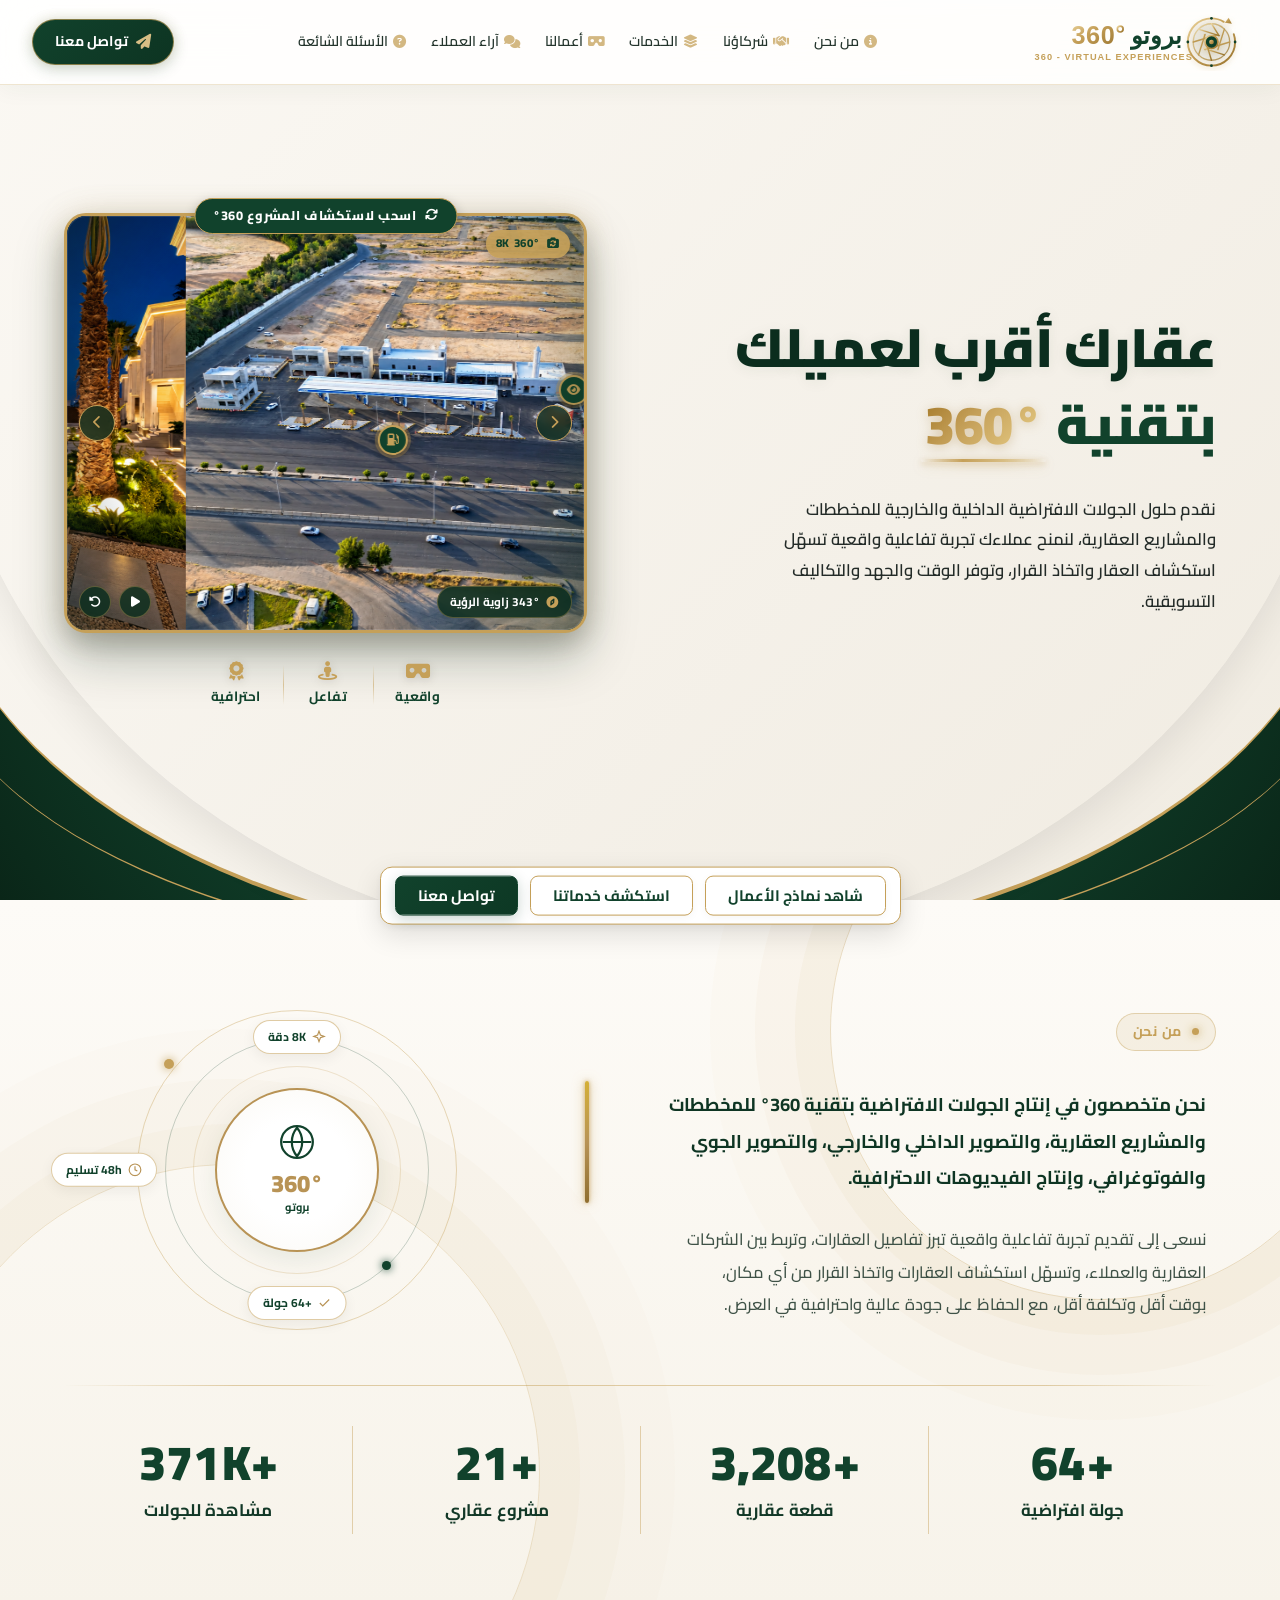
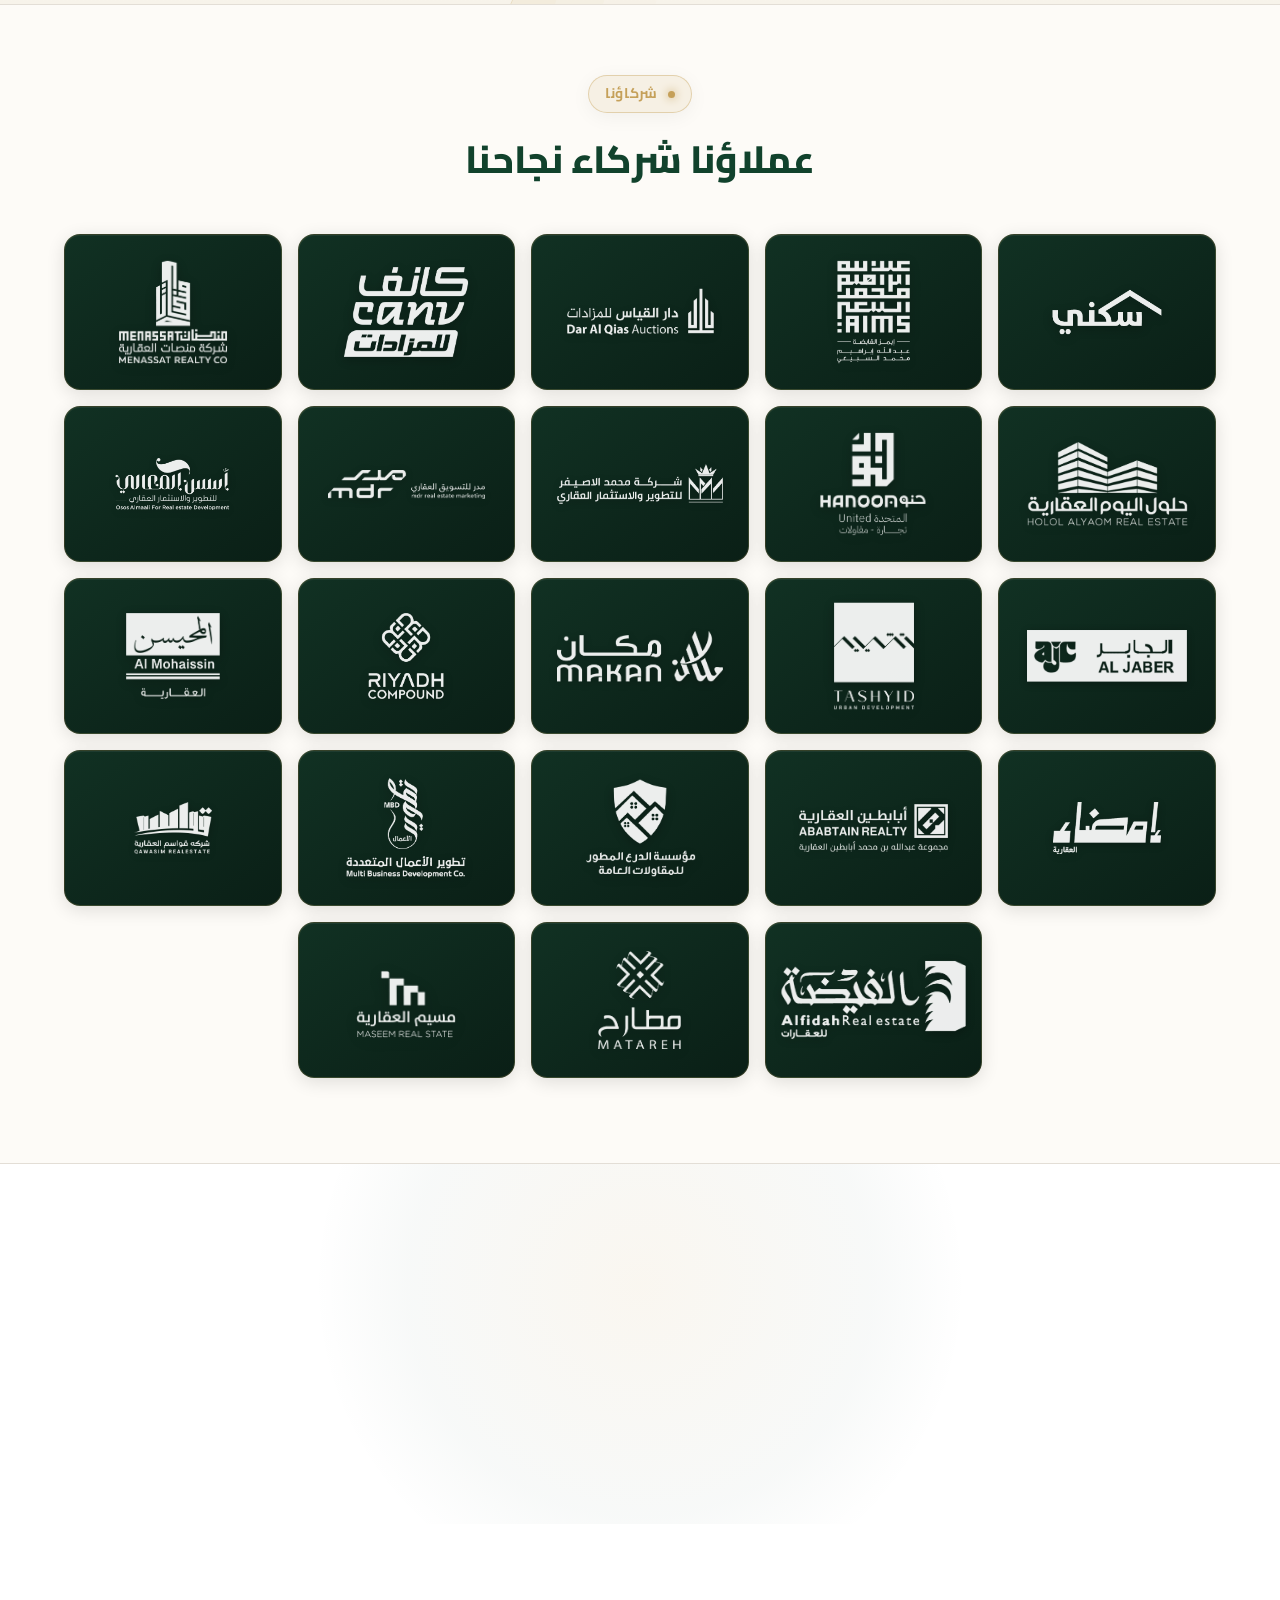
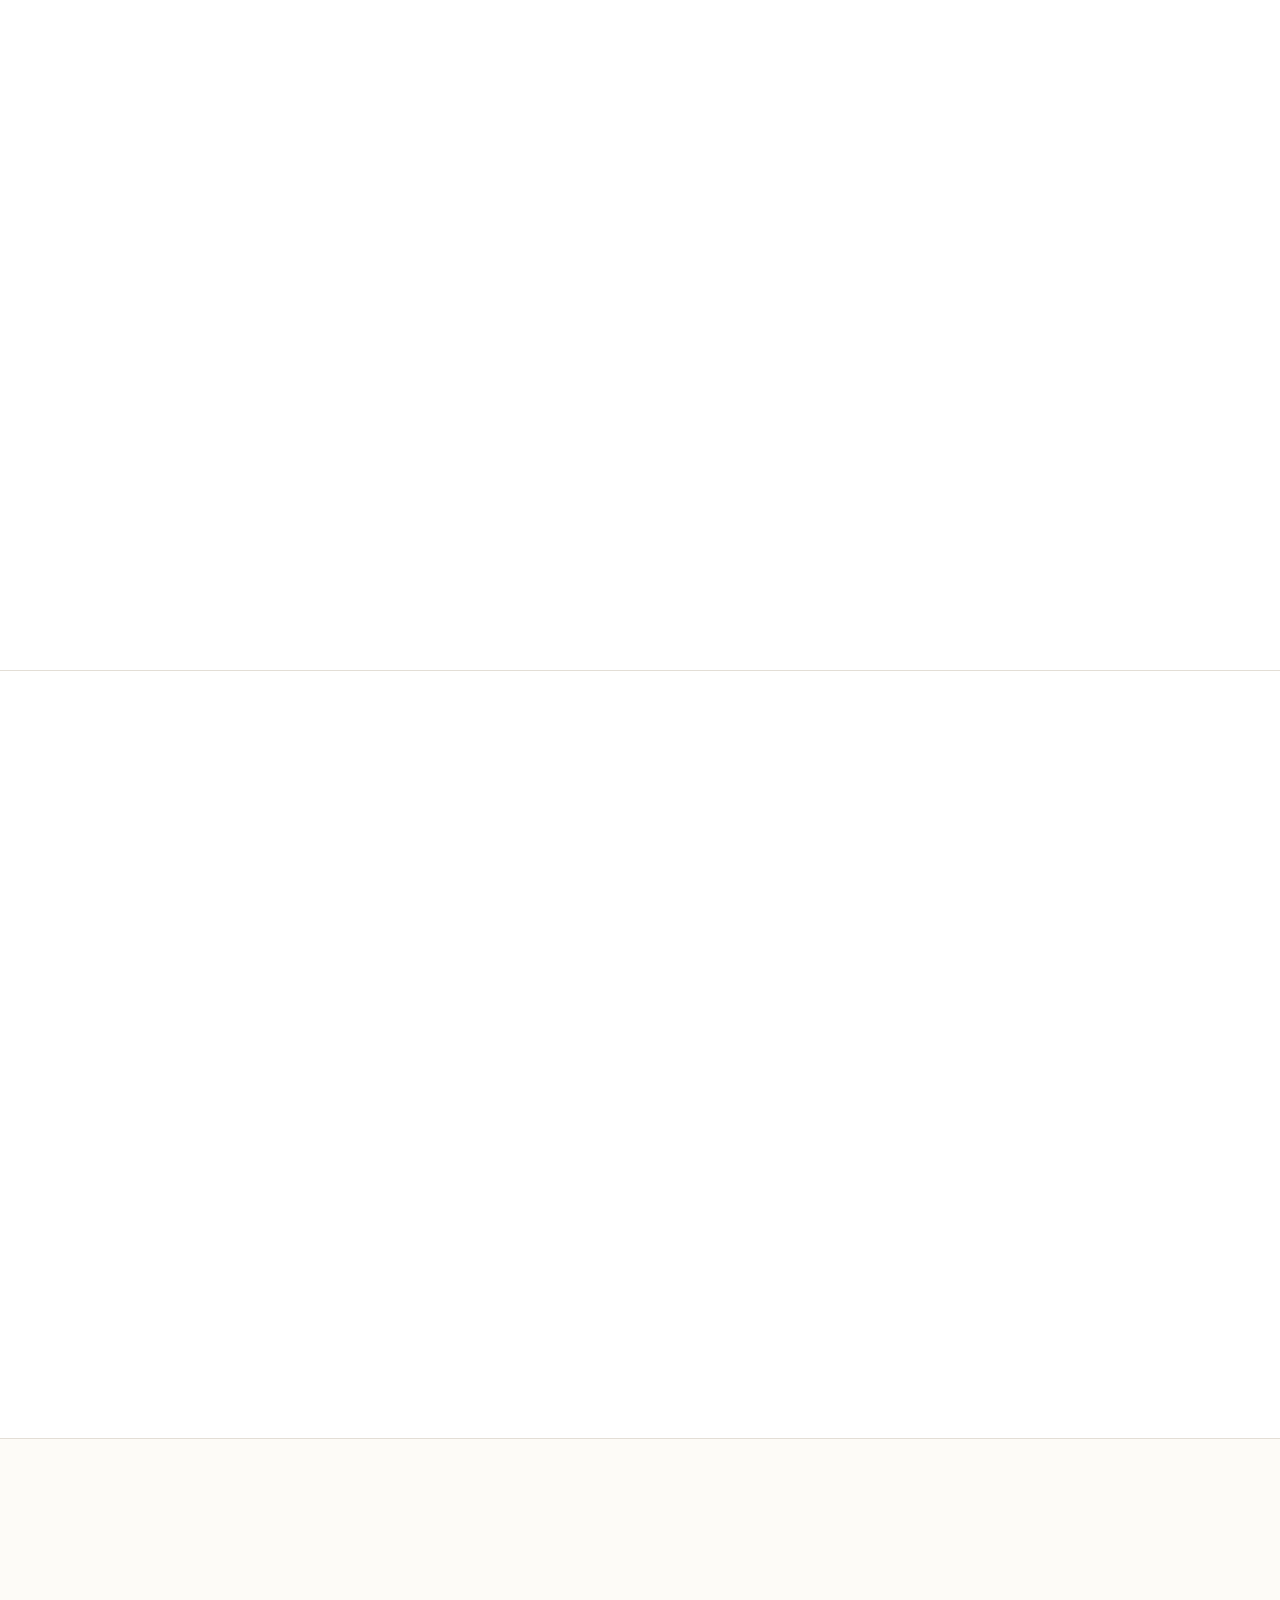
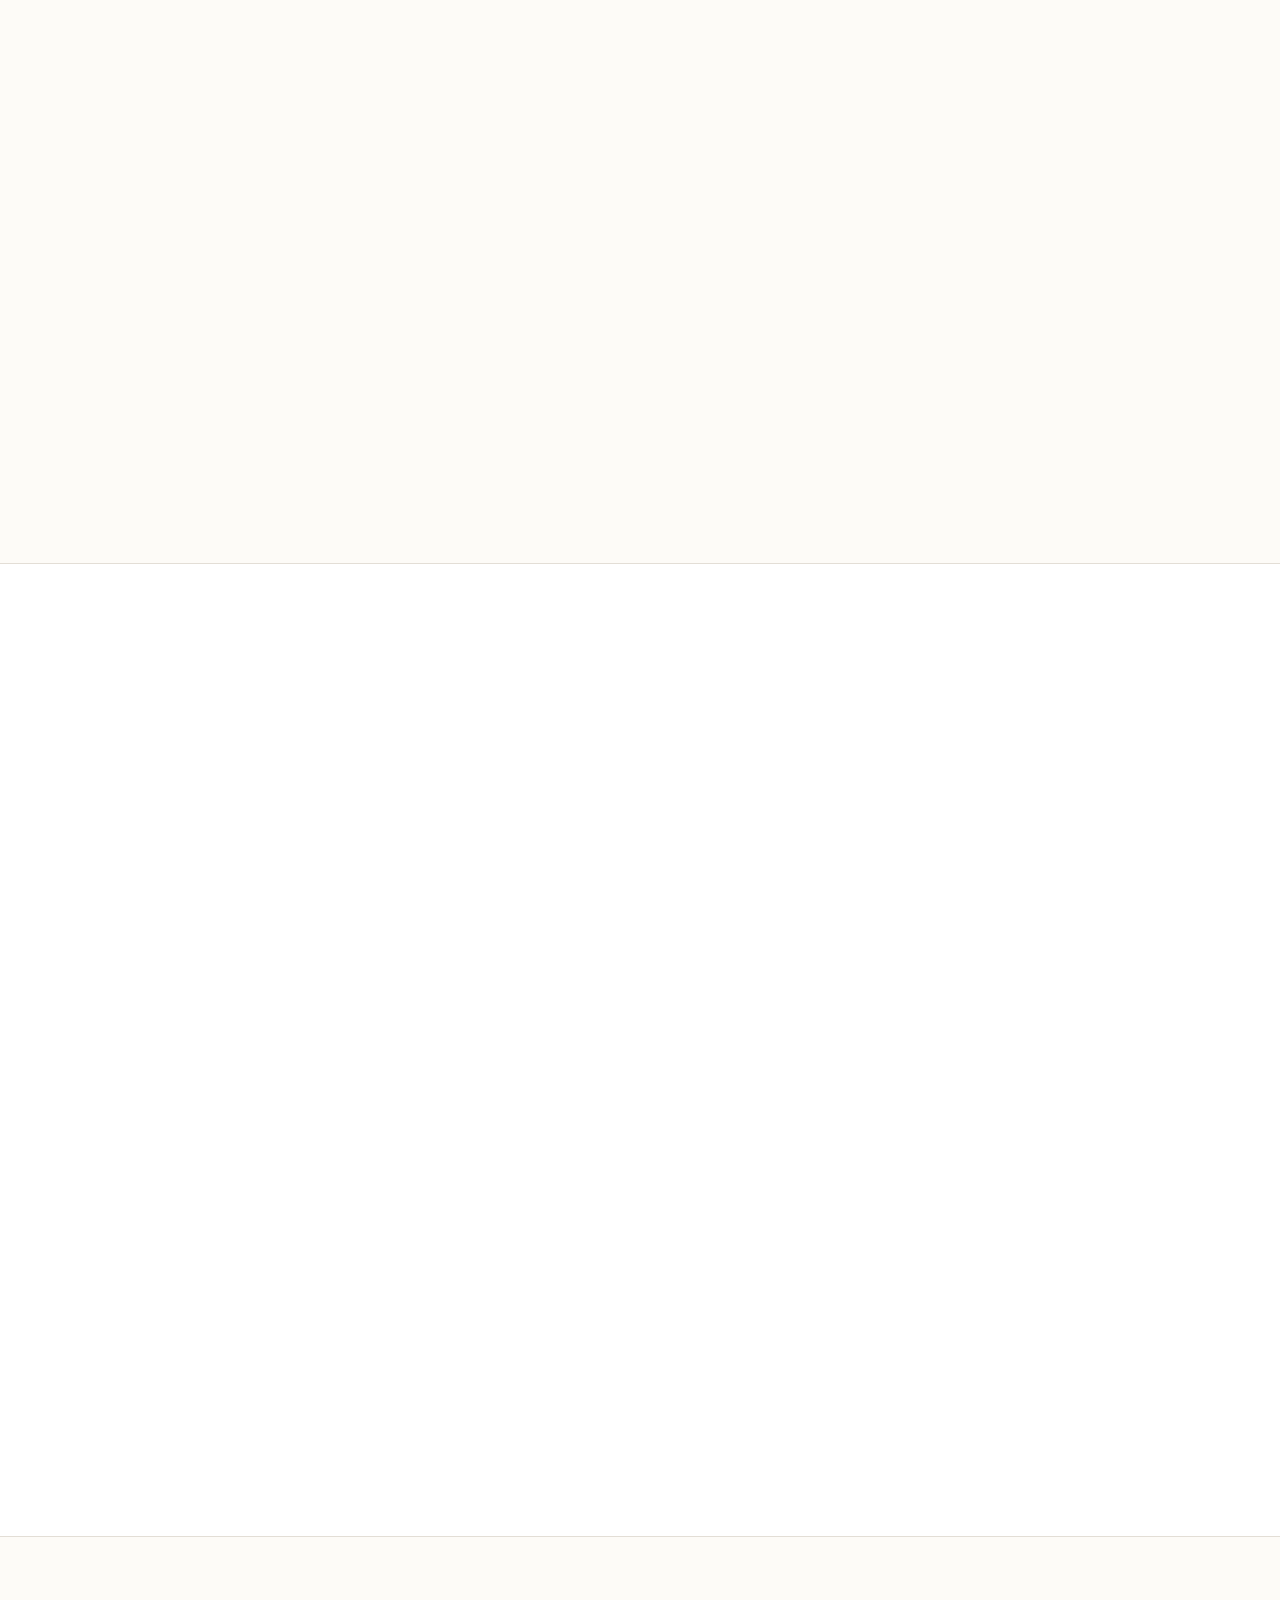
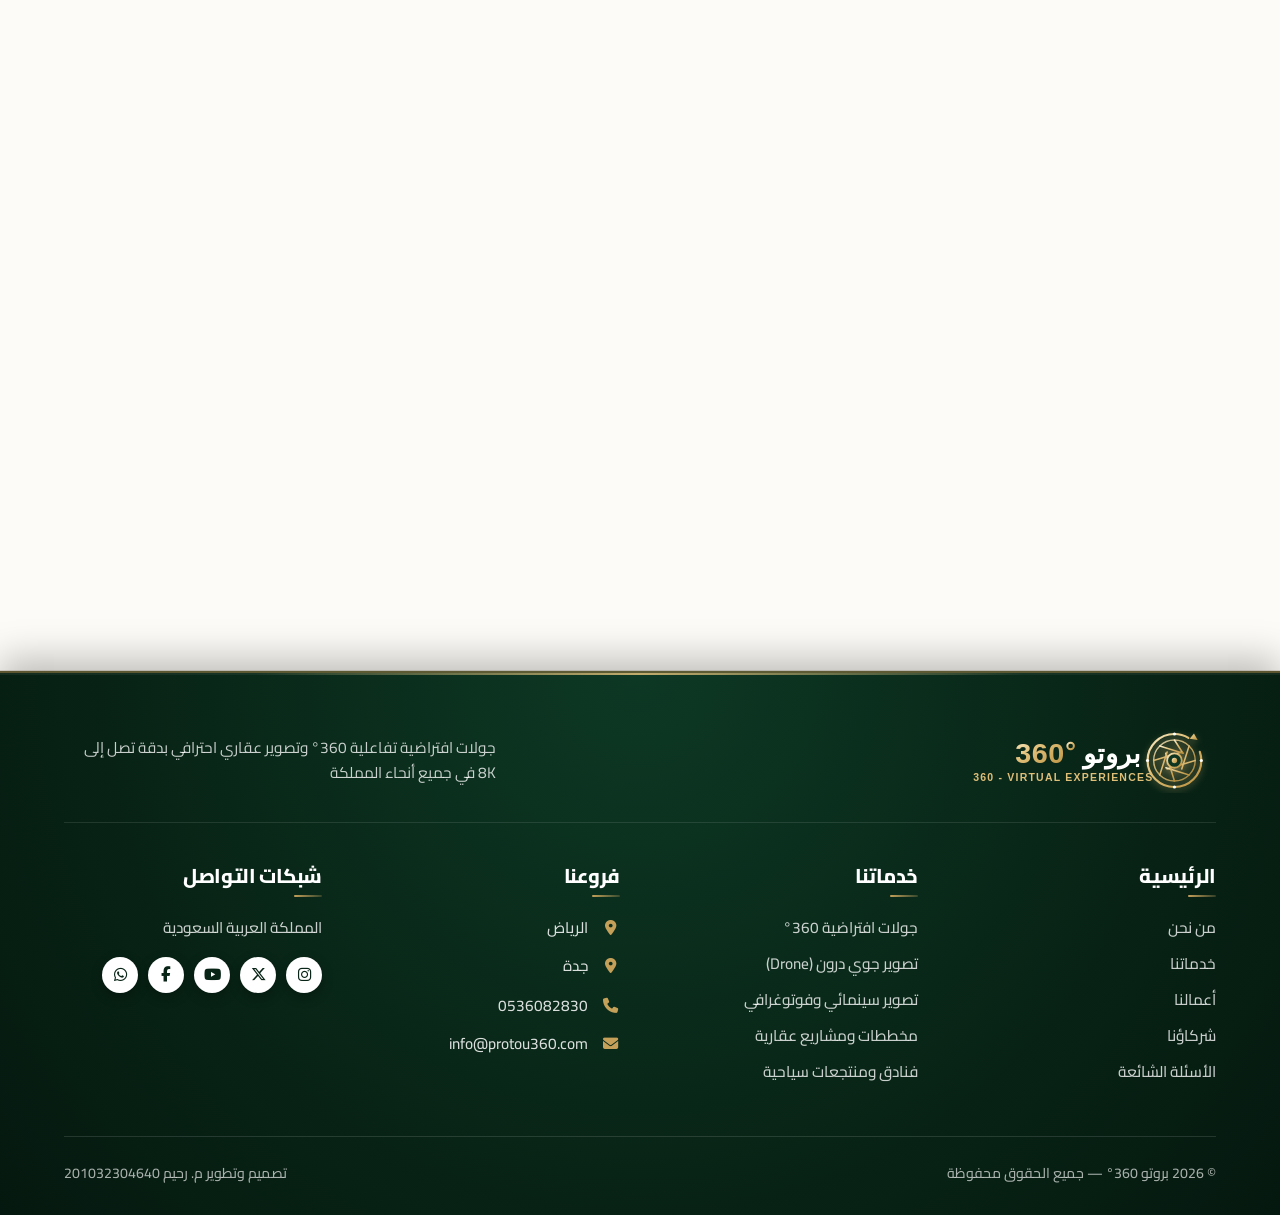
==== index.html @ e5215c97 "initial commit" ====
<!DOCTYPE html>
<html lang="ar" dir="rtl">

<head>
  <meta charset="UTF-8">
  <meta name="viewport" content="width=device-width, initial-scale=1.0, viewport-fit=cover">
  <meta name="theme-color" content="#11422c">
  <meta name="apple-mobile-web-app-capable" content="yes">
  <meta name="apple-mobile-web-app-status-bar-style" content="black-translucent">
  <meta name="format-detection" content="telephone=no">
  <meta name="description"
    content="بروتو 360° (Protou 360) — منصة متخصصة في إنتاج الجولات الافتراضية التفاعلية 360° والتصوير البانورامي والجوي بدقة تصل إلى 8K للمشاريع العقارية والمخططات في المملكة العربية السعودية.">
  <title>بروتو 360° | Protou 360 — جولات افتراضية وتصوير عقاري احترافي</title>
  <link rel="icon" type="image/svg+xml" href="favicon.svg">
  <!-- Open Graph / Social Media -->
  <meta property="og:type" content="website">
  <meta property="og:locale" content="ar_SA">
  <meta property="og:title" content="بروتو 360° | Protou 360 — جولات افتراضية وتصوير عقاري بانورامي">
  <meta property="og:description"
    content="حلول الجولات الافتراضية 360° والتصوير الجوي والإنتاج المرئي للمشاريع العقارية في المملكة العربية السعودية بدقة 8K فائقة عبر منصة بروتو 360.">
  <!-- Google Fonts (Cairo & Amiri like Captin Hassan) -->
  <link rel="preconnect" href="https://fonts.googleapis.com">
  <link rel="preconnect" href="https://fonts.gstatic.com" crossorigin>
  <link
    href="https://fonts.googleapis.com/css2?family=Amiri:ital,wght@0,400;0,700;1,400;1,700&family=Cairo:wght@400;600;700;800;900&family=Noto+Nastaliq+Urdu:wght@400;700&display=swap"
    rel="stylesheet">
  <!-- FontAwesome 6.5.2 for icons including X (Twitter) -->
  <link rel="stylesheet" href="https://cdnjs.cloudflare.com/ajax/libs/font-awesome/6.5.2/css/all.min.css">
  <link rel="stylesheet" href="style.css?v=3.0">
</head>

<body>

  <!-- ===== MOBILE SIDEBAR OVERLAY ===== -->
  <div class="mob-overlay" id="mobOverlay"></div>
  <div class="mob-menu" id="mobMenu">
    <div class="mob-menu-head">
      <a href="#" class="mob-logo-link" aria-label="بروتو 360">
        <img src="logo.svg" alt="بروتو 360° | Protou 360" class="mob-logo-img" width="220" height="48">
      </a>
      <button class="mob-close" id="mobClose" aria-label="إغلاق القائمة">✕</button>
    </div>
    <nav class="mob-nav">
      <a href="#about"><i class="fas fa-circle-info mob-nav-icon"></i><span>من نحن</span></a>
      <a href="#clients"><i class="fas fa-handshake mob-nav-icon"></i><span>شركاؤنا</span></a>
      <a href="#services"><i class="fas fa-layer-group mob-nav-icon"></i><span>الخدمات</span></a>
      <a href="#portfolio"><i class="fas fa-vr-cardboard mob-nav-icon"></i><span>أعمالنا</span></a>
      <a href="#testimonials"><i class="fas fa-comments mob-nav-icon"></i><span>آراء العملاء</span></a>
      <a href="#faq"><i class="fas fa-circle-question mob-nav-icon"></i><span>الأسئلة الشائعة</span></a>
    </nav>
    <a href="#contact-form" class="mob-cta"><i class="fas fa-paper-plane"></i><span>تواصل معنا</span></a>
  </div>

  <!-- ===== HEADER ===== -->
  <header id="siteHeader">
    <!-- Dynamic Golden Scroll Progress Bar -->
    <div class="header-progress" id="headerProgress" aria-hidden="true"></div>

    <nav class="header-nav">
      <a href="#" class="logo" aria-label="بروتو 360° — الصفحة الرئيسية">
        <img src="logo.svg" alt="بروتو 360° | Protou 360" class="logo-img" width="260" height="58">
      </a>
      <div class="navlinks" id="navLinks">
        <a href="#about"><i class="fas fa-circle-info nav-link-icon"></i><span>من نحن</span></a>
        <a href="#clients"><i class="fas fa-handshake nav-link-icon"></i><span>شركاؤنا</span></a>
        <a href="#services"><i class="fas fa-layer-group nav-link-icon"></i><span>الخدمات</span></a>
        <a href="#portfolio"><i class="fas fa-vr-cardboard nav-link-icon"></i><span>أعمالنا</span></a>
        <a href="#testimonials"><i class="fas fa-comments nav-link-icon"></i><span>آراء العملاء</span></a>
        <a href="#faq"><i class="fas fa-circle-question nav-link-icon"></i><span>الأسئلة الشائعة</span></a>
      </div>
      <div class="nav-right">
        <a href="#contact-form" class="nav-cta">
          <i class="fas fa-paper-plane"></i>
          <span>تواصل معنا</span>
        </a>
        <button class="hamburger" id="hamburger" aria-label="فتح القائمة">
          <span></span><span></span><span></span>
        </button>
      </div>
    </nav>
  </header>

  <!-- ===== HERO ===== -->
  <section class="hero">
    <!-- Background waves (Captin Hassan signature) -->
    <div class="hero-bg-waves">
      <div class="wave-contour"></div>
      <div class="wave-bottom"></div>
      <div class="wave-top"></div>
    </div>

    <div class="wrap hero-wrap">
      <div class="hero-text-col">
        <h1 class="hero-title">
          <span class="hero-title-line hero-line-main">عقارك أقرب لعميلك</span>
          <span class="hero-title-line hero-line-accent">بتقنية <span class="hero-gold-gradient">360°</span></span>
        </h1>
        <p class="lead">نقدم حلول الجولات الافتراضية الداخلية والخارجية للمخططات والمشاريع العقارية، لنمنح عملاءك تجربة
          تفاعلية واقعية تسهّل استكشاف العقار واتخاذ القرار، وتوفر الوقت والجهد والتكاليف التسويقية.</p>
      </div>

      <div class="dial-stage">
        <div class="compass"><i class="fas fa-arrows-rotate"></i> اسحب لاستكشاف المشروع 360°</div>
        <div class="dial" id="dial">
          <div class="dial-top-bar">
            <div class="tour-hd-tag">
              <i class="fas fa-camera-rotate"></i> 8K 360°
            </div>
          </div>

          <div class="dial-strip" id="dialStrip"></div>
          <div class="dial-ring"></div>

          <button type="button" class="tour-arrow-btn prev-btn" id="tourPrev" aria-label="تدوير لليمين"
            title="تدوير لليمين"><i class="fas fa-chevron-right"></i></button>
          <button type="button" class="tour-arrow-btn next-btn" id="tourNext" aria-label="تدوير لليسار"
            title="تدوير لليسار"><i class="fas fa-chevron-left"></i></button>

          <div class="dial-bottom-bar">
            <div class="tour-angle-box">
              <i class="fas fa-compass" id="compassIcon"></i>
              <span id="angleValue">360° استكشاف حر</span>
            </div>
            <div class="tour-ctrl-buttons">
              <button type="button" class="tour-icon-btn" id="tourAutoBtn" title="دوران تلقائي"><i class="fas fa-play"
                  id="tourAutoIcon"></i></button>
              <button type="button" class="tour-icon-btn" id="tourResetBtn" title="إعادة ضبط الزاوية"><i
                  class="fas fa-rotate-left"></i></button>
            </div>
          </div>
        </div>

        <div class="hero-image-bottom-overlay">
          <div class="hero-features">
            <div class="feature">
              <i class="fas fa-vr-cardboard"></i>
              <span>واقعية</span>
            </div>
            <div class="feature">
              <i class="fas fa-street-view"></i>
              <span>تفاعل</span>
            </div>
            <div class="feature">
              <i class="fas fa-award"></i>
              <span>احترافية</span>
            </div>
          </div>
        </div>
      </div>
    </div>
  </section>

  <!-- ===== FLOATING ACTIONS BAR (Between Hero & Stats Sections) ===== -->
  <div class="hero-bottom-actions">
    <div class="actions-container">
      <a href="#portfolio" class="btn btn-outline-gold-text">شاهد نماذج الأعمال</a>
      <a href="#services" class="btn btn-outline-gold-text">استكشف خدماتنا</a>
      <a href="#contact-form" class="btn btn-dark-green">تواصل معنا</a>
    </div>
  </div>

  <!-- ===== ABOUT & STATS MERGED SECTION ===== -->
  <section id="about" class="about-section">
    <!-- Decorative background contour ripples -->
    <div class="about-bg-contours" aria-hidden="true">
      <div class="contour-arc contour-arc-left"></div>
      <div class="contour-arc contour-arc-right"></div>
    </div>

    <div class="wrap">
      <!-- Top Grid: Text Side on Right, Visual Orbit on Left (RTL) -->
      <div class="about-grid">

        <!-- Text Side (Right in RTL) -->
        <div class="about-text reveal">
          <div class="eyebrow"><span class="dot"></span> من نحن</div>

          <div class="about-cards-wrap" id="aboutCardsWrap">
            <!-- Dynamic sliding accent indicator bar -->
            <div class="about-sliding-bar" id="aboutSlidingBar" aria-hidden="true"></div>

            <!-- Block 1 (Lead Card) -->
            <div class="about-interactive-card" data-index="0" tabindex="0">
              <p class="about-lead">نحن متخصصون في إنتاج الجولات الافتراضية بتقنية 360° للمخططات والمشاريع العقارية،
                والتصوير الداخلي والخارجي، والتصوير الجوي والفوتوغرافي، وإنتاج الفيديوهات الاحترافية.</p>
            </div>

            <!-- Block 2 (Body Card / الديف التاني) -->
            <div class="about-interactive-card" data-index="1" tabindex="0">
              <p class="about-body">نسعى إلى تقديم تجربة تفاعلية واقعية تبرز تفاصيل العقارات، وتربط بين الشركات العقارية
                والعملاء، وتسهّل استكشاف العقارات واتخاذ القرار من أي مكان، بوقت أقل وتكلفة أقل، مع الحفاظ على جودة
                عالية واحترافية في العرض.</p>
            </div>
          </div>
        </div>

        <!-- Visual Side (Left in RTL) -->
        <div class="about-visual reveal">
          <div class="about-ring-wrap">
            <!-- Decorative 360° rings -->
            <div class="about-ring about-ring--1"></div>
            <div class="about-ring about-ring--2"></div>
            <div class="about-ring about-ring--3"></div>
            <!-- Center card -->
            <div class="about-center-card">
              <div class="about-center-icon">
                <svg width="38" height="38" viewBox="0 0 24 24" fill="none" stroke="currentColor" stroke-width="1.4">
                  <circle cx="12" cy="12" r="10" />
                  <path d="M3 12h18M12 3a14 14 0 010 18 14 14 0 010-18z" />
                </svg>
              </div>
              <span class="about-center-label">360°</span>
              <span class="about-center-sub">بروتو</span>
            </div>
            <!-- Orbiting badges -->
            <div class="about-badge about-badge--top">
              <svg width="14" height="14" viewBox="0 0 24 24" fill="none" stroke="currentColor" stroke-width="2">
                <path d="M12 2l2.4 6.6L21 11l-6.6 2.4L12 20l-2.4-6.6L3 11l6.6-2.4L12 2z" />
              </svg>
              8K دقة
            </div>
            <div class="about-badge about-badge--left">
              <svg width="14" height="14" viewBox="0 0 24 24" fill="none" stroke="currentColor" stroke-width="2">
                <circle cx="12" cy="12" r="10" />
                <path d="M12 6v6l4 2" />
              </svg>
              48h تسليم
            </div>
            <div class="about-badge about-badge--bottom">
              <svg width="14" height="14" viewBox="0 0 24 24" fill="none" stroke="currentColor" stroke-width="2">
                <polyline points="20 6 9 17 4 12" />
              </svg>
              +64 جولة
            </div>
          </div>
        </div>

      </div>

      <!-- Golden Horizontal Divider -->
      <div class="about-divider" aria-hidden="true"></div>

      <!-- Bottom: The 4 Stats Counters -->
      <div class="about-stats-row" id="stats">
        <!-- 1. جولة افتراضية -->
        <div class="stat-item reveal">
          <div class="stat-header">
            <b class="stat-num" data-target="64">0</b>
            <span>+</span>
          </div>
          <p>جولة افتراضية</p>
        </div>

        <!-- 2. قطعة عقارية -->
        <div class="stat-item reveal">
          <div class="stat-header">
            <b class="stat-num" data-target="3208">0</b>
            <span>+</span>
          </div>
          <p>قطعة عقارية</p>
        </div>

        <!-- 3. مشروع عقاري -->
        <div class="stat-item reveal">
          <div class="stat-header">
            <b class="stat-num" data-target="21">0</b>
            <span>+</span>
          </div>
          <p>مشروع عقاري</p>
        </div>

        <!-- 4. مشاهدة للجولات -->
        <div class="stat-item reveal">
          <div class="stat-header">
            <b class="stat-num" data-target="371">0</b>
            <span>K+</span>
          </div>
          <p>مشاهدة للجولات</p>
        </div>
      </div>
    </div>
  </section>



  <!-- ===== CLIENTS LOGOS ===== -->
  <section id="clients" class="clients-section">
    <div class="wrap">
      <div class="section-head reveal" style="text-align:center; max-width:100%;">
        <div class="eyebrow" style="justify-content:center;"><span class="dot"></span> شركاؤنا</div>
        <h2>عملاؤنا شركاء نجاحنا</h2>
      </div>

      <div class="clients-wall">

        <!-- 1. برنامج سكني -->
        <div class="client-tile" style="--stagger:840ms" title="برنامج سكني">
          <div class="client-tile-media">
            <img src="Logos/شعار-سكني----SVG.png" alt="برنامج سكني" loading="lazy">
          </div>
        </div>

        <!-- 2. إيمز القابضة -->
        <div class="client-tile" style="--stagger:800ms" title="إيمز القابضة AIMS">
          <div class="client-tile-media">
            <img src="Logos/AIMS.png" alt="إيمز القابضة AIMS" loading="lazy">
          </div>
        </div>

        <!-- 3. دار القياس للمزادات -->
        <div class="client-tile" style="--stagger:200ms" title="دار القياس للمزادات">
          <div class="client-tile-media">
            <img src="Logos/logo-1.png" alt="دار القياس للمزادات" loading="lazy">
          </div>
        </div>

        <!-- 4. كانف للمزادات -->
        <div class="client-tile" style="--stagger:120ms" title="كانف للمزادات CANV">
          <div class="client-tile-media">
            <img src="Logos/Auctions%20Master%20logo.png" alt="كانف للمزادات CANV" loading="lazy">
          </div>
        </div>

        <!-- 5. شركة منصات العقارية -->
        <div class="client-tile" style="--stagger:760ms" title="شركة منصات العقارية MENASSAT">
          <div class="client-tile-media">
            <img src="Logos/منصات.png1.png" alt="شركة منصات العقارية" loading="lazy">
          </div>
        </div>

        <!-- 6. حلول اليوم العقارية -->
        <div class="client-tile" style="--stagger:160ms" title="حلول اليوم العقارية">
          <div class="client-tile-media">
            <img src="Logos/Holol-Logo.png" alt="حلول اليوم العقارية" loading="lazy">
          </div>
        </div>

        <!-- 7. شركة حنون المتحدة -->
        <div class="client-tile" style="--stagger:0ms" title="شركة حنون المتحدة (تجارة - مقاولات)">
          <div class="client-tile-media">
            <img src="Logos/1.png" alt="شركة حنون المتحدة" loading="lazy">
          </div>
        </div>

        <!-- 8. شركة محمد الاصيفر -->
        <div class="client-tile" style="--stagger:40ms" title="شركة محمد الاصيفر للتطوير والاستثمار العقاري">
          <div class="client-tile-media">
            <img src="Logos/2.png" alt="شركة محمد الاصيفر للتطوير والاستثمار العقاري" loading="lazy">
          </div>
        </div>

        <!-- 9. مدر للتسويق العقاري -->
        <div class="client-tile" style="--stagger:80ms" title="مدر للتسويق العقاري">
          <div class="client-tile-media">
            <img src="Logos/344-01.png" alt="مدر للتسويق العقاري" loading="lazy">
          </div>
        </div>

        <!-- 10. أسس المعالي -->
        <div class="client-tile" style="--stagger:240ms" title="أسس المعالي للتطوير والاستثمار العقاري">
          <div class="client-tile-media">
            <img src="Logos/logo-Osos.png" alt="أسس المعالي للتطوير والاستثمار العقاري" loading="lazy">
          </div>
        </div>

        <!-- 11. شركة الجابر -->
        <div class="client-tile" style="--stagger:280ms" title="شركة الجابر AJC">
          <div class="client-tile-media">
            <img src="Logos/LogoFooter.png" alt="شركة الجابر AJC" loading="lazy">
          </div>
        </div>

        <!-- 12. تشييد للتطوير الحضري -->
        <div class="client-tile" style="--stagger:320ms" title="تشييد للتطوير الحضري">
          <div class="client-tile-media">
            <img src="Logos/Logos-2.png" alt="تشييد للتطوير الحضري" loading="lazy">
          </div>
        </div>

        <!-- 13. شركة مكان العقارية -->
        <div class="client-tile" style="--stagger:360ms" title="شركة مكان العقارية">
          <div class="client-tile-media">
            <img src="Logos/makan-logo.png" alt="شركة مكان العقارية" loading="lazy">
          </div>
        </div>

        <!-- 14. مجمع الرياض -->
        <div class="client-tile" style="--stagger:400ms" title="مجمع الرياض RIYADH COMPOUND">
          <div class="client-tile-media">
            <img src="Logos/Transparent-01-2-_edited-20260817-075211.png" alt="مجمع الرياض" loading="lazy">
          </div>
        </div>

        <!-- 15. المحيسن العقارية -->
        <div class="client-tile" style="--stagger:440ms" title="المحيسن العقارية">
          <div class="client-tile-media">
            <img src="Logos/المحيسن.png" alt="المحيسن العقارية" loading="lazy">
          </div>
        </div>

        <!-- 16. إمضاء العقارية -->
        <div class="client-tile" style="--stagger:480ms" title="إمضاء العقارية">
          <div class="client-tile-media">
            <img src="Logos/امضاء.png" alt="إمضاء العقارية" loading="lazy">
          </div>
        </div>

        <!-- 17. مجموعة أبابطين العقارية -->
        <div class="client-tile" style="--stagger:520ms" title="مجموعة أبابطين العقارية">
          <div class="client-tile-media">
            <img src="Logos/تم-تعديل-لقطة-الشاشة-2025-10-05-055301.png" alt="مجموعة أبابطين العقارية" loading="lazy">
          </div>
        </div>

        <!-- 18. مؤسسة الدرع المطور -->
        <div class="client-tile" style="--stagger:560ms" title="مؤسسة الدرع المطور للمقاولات العامة">
          <div class="client-tile-media">
            <img src="Logos/درع%20للمقاولات%20لوجو1.png" alt="مؤسسة الدرع المطور للمقاولات العامة" loading="lazy">
          </div>
        </div>

        <!-- 19. شركة تطوير الأعمال المتعددة -->
        <div class="client-tile" style="--stagger:600ms" title="شركة تطوير الأعمال المتعددة MBD">
          <div class="client-tile-media">
            <img src="Logos/شركة-تطوير-الأعمال-المتعددة.png" alt="شركة تطوير الأعمال المتعددة" loading="lazy">
          </div>
        </div>

        <!-- 20. شركة قواسم العقارية -->
        <div class="client-tile" style="--stagger:640ms" title="شركة قواسم العقارية">
          <div class="client-tile-media">
            <img src="Logos/قواسم%20(2).png" alt="شركة قواسم العقارية" loading="lazy">
          </div>
        </div>

        <!-- 21. الفيضة للعقارات -->
        <div class="client-tile" style="--stagger:680ms" title="الفيضة للعقارات (مخطط ثروات)">
          <div class="client-tile-media">
            <img src="Logos/مخطط-ثروات-لاند.png" alt="الفيضة للعقارات" loading="lazy">
          </div>
        </div>

        <!-- 22. شركة مطارح -->
        <div class="client-tile" style="--stagger:720ms" title="شركة مطارح">
          <div class="client-tile-media">
            <img src="Logos/مطارح.png" alt="شركة مطارح" loading="lazy">
          </div>
        </div>

        <!-- 23. شركة مسيم العقارية -->
        <div class="client-tile" style="--stagger:880ms" title="شركة مسيم العقارية">
          <div class="client-tile-media">
            <img src="Logos/مسيم-العقارية.png" alt="شركة مسيم العقارية" loading="lazy">
          </div>
        </div>

      </div>

      <!-- Mobile Toggle: Show all / Show less clients -->
      <div class="clients-toggle-wrap">
        <button type="button" class="btn-clients-toggle" id="clientsToggleBtn" aria-expanded="false">
          <span class="toggle-text">عرض الكل</span>
          <i class="fas fa-chevron-down toggle-icon" aria-hidden="true"></i>
        </button>
      </div>

    </div>
  </section>

  <!-- ===== SERVICES ===== -->
  <section id="services">
    <div class="wrap">
      <div class="section-head reveal" style="text-align:center; max-width:760px; margin:0 auto 48px;">
        <div class="eyebrow" style="justify-content:center;"><span class="dot"></span> خدماتنا</div>
        <h2>حلول بصرية وتقنية متكاملة لتسويق عقارك</h2>
        <p>نجمع بين تقنيات الجولات الافتراضية 360° المتطورة والإنتاج الإعلامي الإبداعي لنمنح مشروعك حضوراً رقمياً
          استثنائياً يدعم المبيعات ويسرّع اتخاذ القرار.</p>
      </div>

      <div class="services-grid reveal">

        <!-- 1. 360 Virtual Tours -->
        <div class="service-card">
          <span class="service-num">01</span>
          <div class="service-icon-box">
            <i class="fas fa-vr-cardboard"></i>
          </div>
          <div class="service-content">
            <h3>تصوير جولات افتراضية بزاوية 360° داخلية وخارجية</h3>
            <p>جولات تفاعلية فائقة الدقة تتيح لعملائك التجول بحرية داخل الوحدات والمخططات واستكشاف كافة التفاصيل
              المعمارية من أي جهاز في أي وقت.</p>
          </div>
          <div class="service-footer">
            <span class="service-tag"><span>تجربة تفاعلية غامرة</span> <i class="fas fa-arrow-left"></i></span>
          </div>
        </div>

        <!-- 2. Video Production -->
        <div class="service-card">
          <span class="service-num">02</span>
          <div class="service-icon-box">
            <i class="fas fa-video"></i>
          </div>
          <div class="service-content">
            <h3>تصوير فيديو احترافي وسينمائي</h3>
            <p>لقطات سينمائية تُبرز جماليات المشروع، الموقع الاستراتيجي، والمرافق الحيوية بأسلوب تسويقي مشوّق
              يخطف الأنظار.</p>
          </div>
          <div class="service-footer">
            <span class="service-tag"><span>إخراج سينمائي مبهر</span> <i class="fas fa-arrow-left"></i></span>
          </div>
        </div>

        <!-- 3. Drone Aerial Photography -->
        <div class="service-card">
          <span class="service-num">03</span>
          <div class="service-icon-box">
            <svg width="22" height="22" viewBox="0 0 24 24" fill="none" stroke="currentColor" stroke-width="2" stroke-linecap="round" stroke-linejoin="round">
              <path d="M12 10a3 3 0 1 0 0 6 3 3 0 0 0 0-6z"/>
              <path d="m4.93 4.93 4.24 4.24"/>
              <path d="m14.83 14.83 4.24 4.24"/>
              <path d="m14.83 9.17 4.24-4.24"/>
              <path d="m4.93 19.07 4.24-4.24"/>
              <path d="M2 5h6"/>
              <path d="M16 5h6"/>
              <path d="M2 19h6"/>
              <path d="M16 19h6"/>
            </svg>
          </div>
          <div class="service-content">
            <h3>تصوير جوي احترافي بالدرون بدقة 4k</h3>
            <p>نقدم تصويرًا جويًا باستخدام أحدث طائرات الدرون بدقة 4k، بلقطات سينمائية وزوايا إبداعية تُبرز جمال المشاريع
              العقارية وتُعزز جاذبيتها التسويقية.</p>
          </div>
          <div class="service-footer">
            <span class="service-tag"><span>لقطات جوية بدقة 4K</span> <i class="fas fa-arrow-left"></i></span>
          </div>
        </div>

        <!-- 4. Photography -->
        <div class="service-card">
          <span class="service-num">04</span>
          <div class="service-icon-box">
            <i class="fas fa-camera"></i>
          </div>
          <div class="service-content">
            <h3>تصوير فوتوغرافي عالي الجودة</h3>
            <p>تصوير معماري احترافي بعدسات متخصصة وزوايا مدروسة، يبرز جمال التصميم وفخامة التفاصيل بأسلوب راقٍ يناسب
              الكتيبات والمنصات العقارية والإعلانية.</p>
          </div>
          <div class="service-footer">
            <span class="service-tag"><span>عدسات معمارية خاصة</span> <i class="fas fa-arrow-left"></i></span>
          </div>
        </div>

        <!-- 5. Video Editing & Motion -->
        <div class="service-card">
          <span class="service-num">05</span>
          <div class="service-icon-box">
            <i class="fas fa-wand-magic-sparkles"></i>
          </div>
          <div class="service-content">
            <h3>مونتاج وإنتاج مرئي احترافي</h3>
            <p>تحرير متقن يشمل تصحيح الألوان السينمائي والمؤثرات البصرية والصوتية المناسبة لإنتاج مقاطع ترويجية مميزة
              تجذب الجمهور على منصات التواصل.</p>
          </div>
          <div class="service-footer">
            <span class="service-tag"><span>إخراج احترافي مخصص</span> <i class="fas fa-arrow-left"></i></span>
          </div>
        </div>

        <!-- 6. Content Creation -->
        <div class="service-card">
          <span class="service-num">06</span>
          <div class="service-icon-box">
            <i class="fas fa-pen-nib"></i>
          </div>
          <div class="service-content">
            <h3>كتابة محتوى إبداعي وتسويقي</h3>
            <p>صياغة نصوص ترويجية مؤثرة ومحتوى تسويقي يخاطب رغبات المشترين والمستثمرين، ويُبرز المزايا التنافسية للعقار
              بأسلوب جذاب ومقنع.</p>
          </div>
          <div class="service-footer">
            <span class="service-tag"><span>نصوص بيعية مدروسة</span> <i class="fas fa-arrow-left"></i></span>
          </div>
        </div>

        <!-- 7. Voice Over -->
        <div class="service-card">
          <span class="service-num">07</span>
          <div class="service-icon-box">
            <i class="fas fa-microphone-lines"></i>
          </div>
          <div class="service-content">
            <h3>تعليق صوتي احترافي (Voice Over)</h3>
            <p>أصوات إذاعية رخيمة ومتميزة بلهجات سعودية وفصحى لإضفاء طابع رسمي وفخم يعزز مصداقية عروضك المرئية ويترك
              أثراً دائماً.</p>
          </div>
          <div class="service-footer">
            <span class="service-tag"><span>نخبة من المعلقين</span> <i class="fas fa-arrow-left"></i></span>
          </div>
        </div>

        <!-- 8. Interactive Control Panel -->
        <div class="service-card">
          <span class="service-num">08</span>
          <div class="service-icon-box">
            <i class="fas fa-sliders"></i>
          </div>
          <div class="service-content">
            <h3>لوحة تحكم تفاعلية لإدارة القطع العقارية</h3>
            <p>نوفر لوحة تحكم ذكية تتيح إدارة وتحديث حالة القطع العقارية (متاح – محجوز – مباع) بكل سهولة عبر الجوال أو
              الكمبيوتر، مع ظهور التحديثات مباشرة داخل الجولة الافتراضية 360°.</p>
          </div>
          <div class="service-footer">
            <span class="service-tag"><span>تحديث مباشر ولحظي</span> <i class="fas fa-arrow-left"></i></span>
          </div>
        </div>

      </div>
    </div>
  </section>

  <!-- ===== PORTFOLIO ===== -->
  <section id="portfolio">
    <div class="wrap">
      <div class="section-head reveal" style="text-align:center; max-width:100%; margin-left:auto; margin-right:auto;">
        <div class="eyebrow" style="margin:0 auto 14px; justify-content:center;"><span class="dot"></span> أعمالنا</div>
        <h2>نماذج من مشاريعنا ومساحاتنا</h2>
        <p style="margin:0 auto; max-width:64ch;">عينة مختارة من المشاريع والمخططات العقارية التي قمنا بتغطيتها في مختلف
          مناطق المملكة.</p>
      </div>

      <div class="portfolio-grid reveal">
        <div class="pf-card">
          <div class="pf-thumb">
            <svg viewBox="0 0 400 300" preserveAspectRatio="xMidYMid slice">
              <rect width="400" height="300" fill="#1b2528" />
              <rect x="0" y="180" width="400" height="120" fill="#141c1f" />
              <rect x="40" y="60" width="120" height="120" fill="#22302f" opacity="0.7" />
              <rect x="220" y="90" width="150" height="90" fill="#2a3a38" opacity="0.6" />
              <circle cx="200" cy="150" r="130" fill="none" stroke="#c9a227" stroke-opacity="0.25" stroke-width="1" />
            </svg>
            <div class="pf-badge">جولة 360°</div>
            <div class="pf-overlay">
              <a href="#contact-form" class="pf-tour-btn">
                <svg width="16" height="16" viewBox="0 0 24 24" fill="none" stroke="currentColor" stroke-width="2">
                  <circle cx="12" cy="12" r="10" />
                  <path d="M10 8l6 4-6 4V8z" />
                </svg>
                شاهد نموذج الجولة
              </a>
            </div>
          </div>
          <div class="pf-info">
            <h3>فيلا سكنية فاخرة — الرياض (حي حطين)</h3><span>6 نقاط تصوير</span>
          </div>
        </div>
        <div class="pf-card">
          <div class="pf-thumb">
            <svg viewBox="0 0 400 300" preserveAspectRatio="xMidYMid slice">
              <rect width="400" height="300" fill="#181f22" />
              <path d="M0 220 L120 120 L240 220 Z" fill="#233230" opacity="0.7" />
              <path d="M160 240 L280 140 L400 240 Z" fill="#2b3c39" opacity="0.6" />
              <circle cx="200" cy="150" r="130" fill="none" stroke="#c9a227" stroke-opacity="0.25" stroke-width="1" />
            </svg>
            <div class="pf-badge">جولة 360°</div>
            <div class="pf-overlay">
              <a href="#contact-form" class="pf-tour-btn">
                <svg width="16" height="16" viewBox="0 0 24 24" fill="none" stroke="currentColor" stroke-width="2">
                  <circle cx="12" cy="12" r="10" />
                  <path d="M10 8l6 4-6 4V8z" />
                </svg>
                شاهد نموذج الجولة
              </a>
            </div>
          </div>
          <div class="pf-info">
            <h3>برج واستقبال فندقي — جدة</h3><span>9 نقاط تصوير</span>
          </div>
        </div>
        <div class="pf-card">
          <div class="pf-thumb">
            <svg viewBox="0 0 400 300" preserveAspectRatio="xMidYMid slice">
              <rect width="400" height="300" fill="#141c1f" />
              <rect x="0" y="0" width="400" height="150" fill="#1f2b29" opacity="0.6" />
              <rect x="60" y="170" width="90" height="90" rx="6" fill="#2a3a38" opacity="0.7" />
              <rect x="180" y="150" width="140" height="110" rx="6" fill="#233230" opacity="0.6" />
              <circle cx="200" cy="150" r="130" fill="none" stroke="#c9a227" stroke-opacity="0.25" stroke-width="1" />
            </svg>
            <div class="pf-badge">جولة 360°</div>
            <div class="pf-overlay">
              <a href="#contact-form" class="pf-tour-btn">
                <svg width="16" height="16" viewBox="0 0 24 24" fill="none" stroke="currentColor" stroke-width="2">
                  <circle cx="12" cy="12" r="10" />
                  <path d="M10 8l6 4-6 4V8z" />
                </svg>
                شاهد نموذج الجولة
              </a>
            </div>
          </div>
          <div class="pf-info">
            <h3>مطعم ولاونج راقٍ — الخبر</h3><span>5 نقاط تصوير</span>
          </div>
        </div>
      </div>
    </div>
  </section>



  <!-- ===== TESTIMONIALS ===== -->
  <section id="testimonials" class="testi-section">
    <div class="wrap">
      <div class="section-head reveal">
        <div class="eyebrow"><span class="dot"></span> آراء العملاء</div>
        <h2>عملاء عاشوا التجربة وصنعوا الفرق</h2>
        <p>تجارب وشهادات شركائنا في النجاح من كبرى الشركات والمشاريع العقارية والسياحية بالمملكة.</p>
      </div>
      <!-- Testimonials Slider / Carousel -->
      <div class="testi-slider-container reveal" id="testiSliderContainer">
        <!-- Navigation Arrow: Previous (Right in RTL) -->
        <button class="testi-nav-btn testi-nav-prev" id="testiPrevBtn" aria-label="التقييم السابق">
          <svg width="18" height="18" viewBox="0 0 24 24" fill="none" stroke="currentColor" stroke-width="2.5"
            stroke-linecap="round" stroke-linejoin="round">
            <polyline points="9 18 15 12 9 6"></polyline>
          </svg>
        </button>

        <!-- Slider Viewport & Moving Track -->
        <div class="testi-slider-viewport" id="testiViewport">
          <div class="testi-slider-track" id="testiTrack">
            <!-- Slide 1 -->
            <div class="testi-card">
              <div class="testi-person">
                <div class="testi-avatar">م.ع</div>
                <div><b>محمد عبدالله</b><span>مسوق عقاري</span></div>
              </div>
              <div class="testi-stars">⭐⭐⭐⭐⭐</div>
              <p class="testi-quote">"بصراحة أول مرة أجرب الجولات الافتراضية، لكن بعد ما شفت النتيجة اقتنعت فيها. شغل مرتب وفكرة تخدم العقار بشكل جميل، تسلم يمينكم ❤️"</p>
            </div>

            <!-- Slide 2 -->
            <div class="testi-card">
              <div class="testi-person">
                <div class="testi-avatar">ع.ض</div>
                <div><b>عبدالعزيز الضحيك</b><span>مطور عقاري</span></div>
              </div>
              <div class="testi-stars">⭐⭐⭐⭐⭐</div>
              <p class="testi-quote">"ما شاء الله عليكم ، حتى أرقام القطع والمساحات والمعالم القريبة كلها واضحة. هذا اللي كنا نحتاجه بالضبط، الله يعطيك العافية."</p>
            </div>

            <!-- Slide 3 -->
            <div class="testi-card">
              <div class="testi-person">
                <div class="testi-avatar">ر.هـ</div>
                <div><b>رهام الهوساوي</b><span>تسويق شركة عقارية</span></div>
              </div>
              <div class="testi-stars">⭐⭐⭐⭐⭐</div>
              <p class="testi-quote">"بيض الله وجهك يا غالي، أبدعت في الشغل، خصوصًا طريقة عرض العقار والتفاصيل. إن شاء الله لنا شغل كثير مع بعض 🤝"</p>
            </div>

            <!-- Slide 4 -->
            <div class="testi-card">
              <div class="testi-person">
                <div class="testi-avatar">س.ع</div>
                <div><b>سعود العجلان</b><span>أراضي</span></div>
              </div>
              <div class="testi-stars">⭐⭐⭐⭐⭐</div>
              <p class="testi-quote">"والله فرق كبير عن الصور العادية. الحين العميل يقدر يشوف القطع ومواقعها وكل التفاصيل وهو جالس في بيته، فكرة ممتازة صراحة 👍 وكذالك تفيد الي يبعون على خارطة. موفقين يارب"</p>
            </div>

            <!-- Slide 5 -->
            <div class="testi-card">
              <div class="testi-person">
                <div class="testi-avatar">س.س</div>
                <div><b>سلطانه سعود</b><span>مسوقه عقاريه</span></div>
              </div>
              <div class="testi-stars">⭐⭐⭐⭐⭐</div>
              <p class="testi-quote">"ما شاء الله تبارك الله، شغل يفتح النفس والله 👌 ما توقعت الجولة تطلع بهالجمال والوضوح، يعطيك العافية وما قصرت معنا ❤️"</p>
            </div>
          </div>
        </div>

        <!-- Navigation Arrow: Next (Left in RTL) -->
        <button class="testi-nav-btn testi-nav-next" id="testiNextBtn" aria-label="التقييم التالي">
          <svg width="18" height="18" viewBox="0 0 24 24" fill="none" stroke="currentColor" stroke-width="2.5"
            stroke-linecap="round" stroke-linejoin="round">
            <polyline points="15 18 9 12 15 6"></polyline>
          </svg>
        </button>

        <!-- Pagination Dots -->
        <div class="testi-slider-dots" id="testiDots"></div>
      </div>
    </div>
  </section>

  <!-- ===== FAQ ===== -->
  <section id="faq" class="faq-section">
    <div class="wrap">
      <div class="section-head reveal">
        <div class="eyebrow"><span class="dot"></span> الأسئلة الشائعة</div>
        <h2>الأسئلة الأكثر شيوعاً</h2>
        <p>إجابات وافية على أكثر الاستفسارات التي يطرحها عملاؤنا قبل بدء تنفيذ الجولات الافتراضية.</p>
      </div>
      <div class="faq-list reveal">
        <!-- 1. ما هي الجولة الافتراضية 360°؟ -->
        <div class="faq-item">
          <button class="faq-q" aria-expanded="false">
            <span>ما هي الجولة الافتراضية 360°؟</span>
            <div class="faq-icon"></div>
          </button>
          <div class="faq-a">
            <p>هي تقنية تتيح للعميل استكشاف العقار أو المخطط العقاري بشكل تفاعلي من جميع الاتجاهات، وكأنه موجود في الموقع فعليًا، دون الحاجة إلى زيارته.</p>
          </div>
        </div>

        <!-- 2. هل الجولات الافتراضية مناسبة للمخططات العقارية؟ -->
        <div class="faq-item">
          <button class="faq-q" aria-expanded="false">
            <span>هل الجولات الافتراضية مناسبة للمخططات العقارية؟</span>
            <div class="faq-icon"></div>
          </button>
          <div class="faq-a">
            <p>نعم، يمكن عرض المخطط بالكامل، وتوضيح مواقع القطع وأرقامها ومساحاتها، والشوارع المحيطة والمعالم القريبة.</p>
          </div>
        </div>

        <!-- 3. هل يمكن استخدام الجولة الافتراضية في المزادات العقارية؟ -->
        <div class="faq-item">
          <button class="faq-q" aria-expanded="false">
            <span>هل يمكن استخدام الجولة الافتراضية في المزادات العقارية؟</span>
            <div class="faq-icon"></div>
          </button>
          <div class="faq-a">
            <p>نعم، تعتبر وسيلة فعالة لعرض العقارات والأراضي المشاركة في المزادات، وتمكين المهتمين من استكشاف المواقع وتفاصيلها عن بعد.</p>
          </div>
        </div>

        <!-- 4. هل تساعد الجولة الافتراضية في تسويق العقارات؟ -->
        <div class="faq-item">
          <button class="faq-q" aria-expanded="false">
            <span>هل تساعد الجولة الافتراضية في تسويق العقارات؟</span>
            <div class="faq-icon"></div>
          </button>
          <div class="faq-a">
            <p>نعم، تساعد العملاء على فهم العقار وموقعه وتفاصيله بشكل أوضح، وتسهّل اتخاذ قرار المعاينة أو الشراء، كما تقلل الحاجة إلى الزيارات الأولية.</p>
          </div>
        </div>

        <!-- 5. هل يمكن مشاركة الجولة الافتراضية مع العملاء؟ -->
        <div class="faq-item">
          <button class="faq-q" aria-expanded="false">
            <span>هل يمكن مشاركة الجولة الافتراضية مع العملاء؟</span>
            <div class="faq-icon"></div>
          </button>
          <div class="faq-a">
            <p>نعم، يمكن مشاركة رابط الجولة عبر واتساب أو منصات التواصل الاجتماعي أو إضافته إلى الموقع الإلكتروني للشركة.</p>
          </div>
        </div>

        <!-- 6. كم يستغرق تنفيذ الجولة الافتراضية؟ -->
        <div class="faq-item">
          <button class="faq-q" aria-expanded="false">
            <span>كم يستغرق تنفيذ الجولة الافتراضية؟</span>
            <div class="faq-icon"></div>
          </button>
          <div class="faq-a">
            <p>تختلف مدة التنفيذ بحسب مساحة المشروع وعدد المواقع والتفاصيل المطلوبة، ويتم تحديد المدة بعد معاينة المشروع.</p>
          </div>
        </div>

        <!-- 7. هل يمكن تحديث الجولة الافتراضية بعد تسليمها؟ -->
        <div class="faq-item">
          <button class="faq-q" aria-expanded="false">
            <span>هل يمكن تحديث الجولة الافتراضية بعد تسليمها؟</span>
            <div class="faq-icon"></div>
          </button>
          <div class="faq-a">
            <p>نعم، يمكن تحديث بعض المعلومات وحالات القطع وفقًا للخدمات المتفق عليها، دون الحاجة إلى إعادة تصوير المشروع بالكامل، ما لم تتغير معالمه الفعلية.</p>
          </div>
        </div>
      </div>
    </div>
  </section>

  <!-- ===== CONTACT FORM ===== -->
  <section id="contact-form" class="contact-section">
    <div class="wrap">
      <div class="contact-grid">
        <div class="contact-info-head reveal">
          <div class="eyebrow"><span class="dot"></span> تواصل معنا</div>
          <h2>جاهز للبدء؟<br>شاركنا تفاصيل مشروعك</h2>
          <p>سنتواصل معك خلال يوم عمل واحد لتأكيد الموعد ومناقشة تفاصيل وخطة التصوير الميداني.</p>
        </div>
        <form class="contact-form reveal" id="mainContactForm" novalidate>
          <div class="form-group">
            <label for="fname">الاسم</label>
            <input type="text" id="fname" name="name" autocomplete="name" required>
          </div>
          <div class="form-group">
            <label for="ftype">نوع المساحة أو المشروع</label>
            <select id="ftype" name="type" required>
              <option value="" disabled selected>اختر النوع</option>
              <option>فيلا / قصر سكني</option>
              <option>مخطط عقاري / مشروع أراضي</option>
              <option>برج / مبنى إداري ومكاتب</option>
              <option>فندق / منتجع سياحي</option>
              <option>مطعم / مقهى راقٍ</option>
              <option>معرض تجاري / صالة عرض</option>
              <option>قاعة مناسبات واحتفالات</option>
              <option>أخرى</option>
            </select>
          </div>
          <div class="form-group">
            <label for="fmsg">تفاصيل إضافية (اختياري)</label>
            <textarea id="fmsg" name="message" rows="4"
              placeholder="اذكر موقع المشروع (المدينة/الحي)، المساحة التقريبية، وأي متطلبات خاصة..."></textarea>
          </div>
          <button type="submit" class="btn-primary form-submit" id="formSubmit">
            إرسال الطلب
            <svg width="16" height="16" viewBox="0 0 24 24" fill="none" stroke="currentColor" stroke-width="2">
              <path d="M5 12h14M12 5l7 7-7 7" />
            </svg>
          </button>
          <div class="form-success" id="formSuccess" aria-live="polite">
            <svg width="22" height="22" viewBox="0 0 24 24" fill="none" stroke="currentColor" stroke-width="2">
              <polyline points="20 6 9 17 4 12" />
            </svg>
            تم إرسال طلبك بنجاح! سيتواصل معك مستشارنا قريباً.
          </div>
        </form>
        <div class="contact-details reveal">
          <a href="tel:+966536082830" class="contact-link">
            <div class="contact-link-icon">
              <svg width="18" height="18" viewBox="0 0 24 24" fill="none" stroke="currentColor" stroke-width="1.8">
                <path
                  d="M22 16.92v3a2 2 0 01-2.18 2 19.79 19.79 0 01-8.63-3.07A19.5 19.5 0 013.07 9.81 19.79 19.79 0 01.01 1.19 2 2 0 012 0h3a2 2 0 012 1.72c.127.96.361 1.903.7 2.81a2 2 0 01-.45 2.11L6.91 7.91a16 16 0 006.72 6.72l1.28-1.28a2 2 0 012.11-.45c.907.339 1.85.573 2.81.7A2 2 0 0122 16.92z" />
              </svg>
            </div>
            <span>0536082830</span>
          </a>
          <a href="mailto:info@protou360.com" class="contact-link">
            <div class="contact-link-icon">
              <svg width="18" height="18" viewBox="0 0 24 24" fill="none" stroke="currentColor" stroke-width="1.8">
                <path d="M4 4h16c1.1 0 2 .9 2 2v12c0 1.1-.9 2-2 2H4c-1.1 0-2-.9-2-2V6c0-1.1.9-2 2-2z" />
                <polyline points="22,6 12,13 2,6" />
              </svg>
            </div>
            <span>info@protou360.com</span>
          </a>
          <a href="https://wa.me/966536082830" class="contact-link" target="_blank" rel="noopener noreferrer">
            <div class="contact-link-icon">
              <svg width="18" height="18" viewBox="0 0 24 24" fill="none" stroke="currentColor" stroke-width="1.8">
                <path
                  d="M21 11.5a8.38 8.38 0 01-.9 3.8 8.5 8.5 0 01-7.6 4.7 8.38 8.38 0 01-3.8-.9L3 21l1.9-5.7a8.38 8.38 0 01-.9-3.8 8.5 8.5 0 014.7-7.6 8.38 8.38 0 013.8-.9h.5a8.48 8.48 0 018 8v.5z" />
              </svg>
            </div>
            <span>واتساب مباشر</span>
          </a>
        </div>
      </div>
    </div>
  </section>

  <!-- ===== FOOTER ===== -->
  <footer id="contact">
    <div class="wrap">
      <!-- Footer Top Branding Bar -->
      <div class="foot-top-bar">
        <a href="#" class="foot-logo-link" aria-label="بروتو 360° — الصفحة الرئيسية">
          <img src="logo-white.svg" alt="بروتو 360° | Protou 360" class="foot-logo" width="280" height="66">
        </a>
        <p class="foot-slogan">جولات افتراضية تفاعلية 360° وتصوير عقاري احترافي بدقة تصل إلى 8K في جميع أنحاء المملكة
        </p>
      </div>

      <!-- Footer Columns (Matching Reference: الرئيسية | خدماتنا | الرياض | شبكات التواصل) -->
      <div class="foot-grid">
        <!-- Col 1: الرئيسية -->
        <div class="foot-col">
          <h4>الرئيسية</h4>
          <a href="#about">من نحن</a>
          <a href="#services">خدماتنا</a>
          <a href="#portfolio">أعمالنا</a>
          <a href="#clients">شركاؤنا</a>
          <a href="#faq">الأسئلة الشائعة</a>
        </div>

        <!-- Col 2: خدماتنا -->
        <div class="foot-col">
          <h4>خدماتنا</h4>
          <a href="#services">جولات افتراضية 360°</a>
          <a href="#services">تصوير جوي درون (Drone)</a>
          <a href="#services">تصوير سينمائي وفوتوغرافي</a>
          <a href="#services">مخططات ومشاريع عقارية</a>
          <a href="#services">فنادق ومنتجعات سياحية</a>
        </div>

        <!-- Col 3: فروعنا والتواصل -->
        <div class="foot-col">
          <h4>فروعنا</h4>
          <div class="foot-loc-item">
            <i class="fa-solid fa-location-dot" aria-hidden="true"></i>
            <span>الرياض</span>
          </div>
          <div class="foot-loc-item">
            <i class="fa-solid fa-location-dot" aria-hidden="true"></i>
            <span>جدة</span>
          </div>
          <div class="foot-loc-item" style="margin-top: 14px;">
            <i class="fa-solid fa-phone" aria-hidden="true"></i>
            <a href="tel:+966536082830" class="foot-contact-inline"><bdi>0536082830</bdi></a>
          </div>
          <div class="foot-loc-item">
            <i class="fa-solid fa-envelope" aria-hidden="true"></i>
            <a href="mailto:info@protou360.com" class="foot-contact-inline">info@protou360.com</a>
          </div>
        </div>

        <!-- Col 4: شبكات التواصل -->
        <div class="foot-col">
          <h4>شبكات التواصل</h4>
          <p class="foot-country-text">المملكة العربية السعودية</p>
          <div class="foot-socials">
            <a href="https://instagram.com" target="_blank" rel="noopener noreferrer" aria-label="Instagram"
              class="foot-social-btn" title="إنستغرام">
              <i class="fa-brands fa-instagram"></i>
            </a>
            <a href="https://twitter.com" target="_blank" rel="noopener noreferrer" aria-label="X (Twitter)"
              class="foot-social-btn" title="تويتر / منصة إكس">
              <i class="fa-brands fa-x-twitter"></i>
            </a>
            <a href="https://youtube.com" target="_blank" rel="noopener noreferrer" aria-label="YouTube"
              class="foot-social-btn" title="يوتيوب">
              <i class="fa-brands fa-youtube"></i>
            </a>
            <a href="https://facebook.com" target="_blank" rel="noopener noreferrer" aria-label="Facebook"
              class="foot-social-btn" title="فيسبوك">
              <i class="fa-brands fa-facebook-f"></i>
            </a>
            <a href="https://wa.me/966536082830" target="_blank" rel="noopener noreferrer" aria-label="WhatsApp"
              class="foot-social-btn" title="واتساب مباشر">
              <i class="fa-brands fa-whatsapp"></i>
            </a>
          </div>
        </div>
      </div>

      <!-- Footer Bottom -->
      <div class="foot-bottom">
        <span>© 2026 بروتو 360° — جميع الحقوق محفوظة</span>
        <a href="https://wa.me/201032304640" target="_blank" rel="noopener noreferrer" class="foot-dev-link"
          title="تواصل مع المطور عبر واتساب">تصميم وتطوير م. رحيم <bdi>201032304640</bdi></a>
      </div>
    </div>
  </footer>

  <script src="app.js?v=2.4"></script>

</body>

</html>
---- style.css ----
/* ==========================================================================
   Design System & Styles: Inspired by Captin Hassan V2.0
   Theme: Luxury Emerald Green & Warm Gold
   Typography: Cairo & Amiri
   ========================================================================== */

/* ===== CSS VARIABLES / TOKENS ===== */
:root {
  --primary-green: #11422c;
  --primary-gold: #c5a059;
  --light-gold: #d8be85;

  --bg-light: #fdfbf7;
  --bg-white: #ffffff;

  --text-dark: #232b28;
  --text-muted: #6b7571;

  --border-color: #e3ded6;

  --font-main: 'Cairo', sans-serif;

  --shadow-soft: 0 4px 20px rgba(0, 0, 0, 0.05);
  --shadow-medium: 0 10px 30px rgba(0, 0, 0, 0.08);
  --shadow-deep: 0 20px 45px rgba(0, 0, 0, 0.12);
  --shadow-gold: 0 10px 25px rgba(197, 160, 89, 0.28);
}

/* ===== RESET & BASE ===== */
*,
*::before,
*::after {
  box-sizing: border-box;
  margin: 0;
  padding: 0;
}

html {
  scroll-behavior: smooth;
  scroll-padding-top: 70px;
  -webkit-text-size-adjust: 100%;
  text-size-adjust: 100%;
  overflow-x: hidden;
  max-width: 100%;
}

body {
  background-color: var(--bg-light);
  color: var(--text-dark);
  font-family: var(--font-main);
  font-weight: 400;
  line-height: 1.7;
  overflow-x: hidden;
  width: 100%;
  max-width: 100%;
  direction: rtl;
  text-align: right;
  -webkit-font-smoothing: antialiased;
  -moz-osx-font-smoothing: grayscale;
}

h1,
h2,
h3,
h4,
h5,
h6 {
  font-family: var(--font-main);
  font-weight: 700;
  line-height: 1.3;
  color: var(--primary-green);
}

a {
  color: inherit;
  text-decoration: none;
  transition: all 0.3s ease;
}

img {
  max-width: 100%;
  display: block;
}

ul {
  list-style: none;
}

::selection {
  background: var(--primary-gold);
  color: #ffffff;
}

/* ===== CONTAINER WRAPPER ===== */
.wrap {
  max-width: 1200px;
  margin: 0 auto;
  padding: 0 24px;
}

@media (max-width: 640px) {
  .wrap {
    padding: 0 16px;
  }
}

/* ===== BUTTONS (Captin Hassan Signature Styles) ===== */
.btn {
  display: inline-flex;
  align-items: center;
  justify-content: center;
  gap: 8px;
  padding: 11px 26px;
  border-radius: 30px;
  font-family: var(--font-main);
  font-weight: 700;
  font-size: 0.95rem;
  cursor: pointer;
  transition: all 0.35s cubic-bezier(0.25, 0.8, 0.25, 1);
  border: 2px solid transparent;
  text-align: center;
  white-space: nowrap;
}

.btn:hover {
  transform: translateY(-3px);
  box-shadow: var(--shadow-medium);
}

.btn-primary,
.btn-dark-green {
  background-color: var(--primary-green);
  color: #ffffff;
  border: 2px solid var(--primary-gold);
}

.btn-primary:hover,
.btn-dark-green:hover {
  background-color: var(--primary-gold);
  color: #ffffff;
  border-color: var(--primary-gold);
  box-shadow: var(--shadow-gold);
  transform: translateY(-3px);
}

.btn-outline-gold-text {
  background-color: transparent;
  color: var(--primary-green);
  border: 2px solid var(--primary-gold);
  font-weight: 700;
}

.btn-outline-gold-text:hover {
  background-color: var(--primary-gold);
  color: #ffffff;
  box-shadow: var(--shadow-gold);
}

/* ==========================================================================
   NAVBAR & HEADER
   ========================================================================== */
header {
  position: fixed;
  top: 0;
  left: 0;
  right: 0;
  width: 100%;
  z-index: 1000;
  background: rgba(255, 255, 255, 0.88);
  backdrop-filter: blur(20px) saturate(180%);
  -webkit-backdrop-filter: blur(20px) saturate(180%);
  box-shadow: 0 4px 22px rgba(17, 66, 44, 0.05);
  border-bottom: 1px solid rgba(197, 160, 89, 0.28);
  padding-top: env(safe-area-inset-top, 0px);
  transition: background 0.35s cubic-bezier(0.2, 0.8, 0.2, 1),
    box-shadow 0.35s ease,
    border-color 0.35s ease;
}

/* Golden Reading & Scroll Progress Bar at the bottom of the header */
.header-progress {
  position: absolute;
  bottom: 0;
  right: 0;
  height: 3px;
  width: 0%;
  background: linear-gradient(90deg, var(--light-gold), var(--primary-gold), #ffd987);
  box-shadow: 0 0 10px rgba(197, 160, 89, 0.8);
  transition: width 0.1s ease-out;
  z-index: 10;
  pointer-events: none;
}

header.scrolled {
  background: rgba(255, 255, 255, 0.96);
  box-shadow: 0 10px 32px rgba(17, 66, 44, 0.09), 0 1px 0 rgba(197, 160, 89, 0.38);
  border-bottom-color: rgba(197, 160, 89, 0.45);
}

nav.header-nav {
  display: flex;
  align-items: center;
  justify-content: space-between;
  padding: 13px 32px;
  max-width: 1320px;
  margin: 0 auto;
  gap: 16px;
  transition: padding 0.35s cubic-bezier(0.2, 0.8, 0.2, 1);
}

header.scrolled nav.header-nav {
  padding-top: 8px;
  padding-bottom: 8px;
}

.logo {
  display: flex;
  align-items: center;
  gap: 12px;
  text-decoration: none;
  flex-shrink: 0;
  transition: transform 0.3s ease;
}

.logo-img {
  height: 58px;
  width: auto;
  max-width: 265px;
  display: block;
  object-fit: contain;
  transition: transform 0.35s cubic-bezier(0.2, 0.8, 0.2, 1), filter 0.35s ease, height 0.35s ease;
}

header.scrolled .logo-img {
  height: 48px;
}

.logo:hover .logo-img {
  transform: translateY(-1px) scale(1.02);
  filter: drop-shadow(0 4px 14px rgba(197, 160, 89, 0.4));
}

.mob-logo-link {
  display: flex;
  align-items: center;
  text-decoration: none;
}

.mob-logo-img {
  height: 50px;
  width: auto;
  max-width: 230px;
  display: block;
  object-fit: contain;
}

.foot-logo {
  height: 66px;
  width: auto;
  max-width: 295px;
  display: block;
  object-fit: contain;
  transition: transform 0.3s ease, filter 0.3s ease;
}

.foot-col a:hover .foot-logo {
  transform: translateY(-2px);
  filter: drop-shadow(0 4px 12px rgba(197, 160, 89, 0.4));
}

@media (max-width: 640px) {
  .logo-img {
    height: 46px;
    max-width: 215px;
  }

  .mob-logo-img {
    height: 46px;
    max-width: 210px;
  }

  .foot-logo {
    height: 56px;
    max-width: 250px;
  }
}

/* Nav links perfectly centered with floating pill interactions */
.navlinks {
  display: flex;
  align-items: center;
  justify-content: center;
  flex: 1;
  gap: 3px;
  margin: 0 8px;
}

.navlinks a {
  position: relative;
  display: inline-flex;
  align-items: center;
  gap: 5px;
  padding: 7px 11px;
  border-radius: 24px;
  font-weight: 600;
  font-size: 0.88rem;
  color: #24352d;
  text-decoration: none;
  white-space: nowrap;
  transition: all 0.3s cubic-bezier(0.2, 0.8, 0.2, 1);
  overflow: hidden;
  z-index: 1;
}

.nav-link-icon {
  font-size: 0.82rem;
  color: var(--primary-gold);
  opacity: 0.75;
  transition: transform 0.3s ease, opacity 0.3s ease, color 0.3s ease;
}

.navlinks a::before {
  content: '';
  position: absolute;
  inset: 0;
  border-radius: 24px;
  background: radial-gradient(circle at center, rgba(197, 160, 89, 0.24) 0%, rgba(17, 66, 44, 0.05) 100%);
  opacity: 0;
  transform: scale(0.85);
  transition: all 0.3s cubic-bezier(0.2, 0.8, 0.2, 1);
  z-index: -1;
}

.navlinks a:hover {
  color: var(--primary-green);
  transform: translateY(-2px);
}

.navlinks a:hover .nav-link-icon {
  transform: scale(1.22) rotate(-8deg);
  opacity: 1;
  color: var(--primary-green);
}

.navlinks a:hover::before {
  opacity: 1;
  transform: scale(1);
}

.navlinks a.active {
  color: var(--primary-green);
  font-weight: 800;
  background: rgba(197, 160, 89, 0.16);
  box-shadow: 0 2px 10px rgba(197, 160, 89, 0.12), inset 0 0 0 1.5px rgba(197, 160, 89, 0.38);
}

.navlinks a.active .nav-link-icon {
  color: var(--primary-green);
  opacity: 1;
  transform: scale(1.1);
}

.navlinks a.active::after {
  content: '';
  position: absolute;
  bottom: 2px;
  right: 50%;
  transform: translateX(50%);
  width: 16px;
  height: 2.5px;
  background: linear-gradient(90deg, var(--light-gold), var(--primary-gold));
  border-radius: 3px;
  box-shadow: 0 0 8px rgba(197, 160, 89, 0.7);
}

.nav-right {
  display: flex;
  align-items: center;
  gap: 12px;
  flex-shrink: 0;
}

/* Call to action with luxury shimmer animation */
.nav-cta {
  position: relative;
  display: inline-flex;
  align-items: center;
  justify-content: center;
  gap: 8px;
  padding: 10px 22px;
  border-radius: 30px;
  background: linear-gradient(135deg, var(--primary-green) 0%, #0d3422 100%);
  color: #ffffff;
  font-weight: 700;
  font-size: 0.88rem;
  letter-spacing: 0.2px;
  border: 1.5px solid rgba(197, 160, 89, 0.65);
  box-shadow: 0 4px 16px rgba(17, 66, 44, 0.2), 0 0 12px rgba(197, 160, 89, 0.2);
  transition: all 0.35s cubic-bezier(0.2, 0.8, 0.2, 1);
  text-decoration: none;
  overflow: hidden;
}

/* Light sweep shimmer effect across button */
.nav-cta::before {
  content: '';
  position: absolute;
  top: -50%;
  left: -60%;
  width: 50%;
  height: 200%;
  background: linear-gradient(60deg,
      transparent 20%,
      rgba(255, 255, 255, 0.35) 50%,
      transparent 80%);
  transform: rotate(25deg);
  animation: navCtaShimmer 4.5s cubic-bezier(0.4, 0, 0.2, 1) infinite;
  pointer-events: none;
}

@keyframes navCtaShimmer {
  0% {
    left: -60%;
  }

  30% {
    left: 140%;
  }

  100% {
    left: 140%;
  }
}

.nav-cta i {
  color: var(--light-gold);
  font-size: 0.95rem;
  transition: transform 0.3s ease;
}

.nav-cta:hover {
  background: linear-gradient(135deg, var(--primary-gold) 0%, #b38d45 100%);
  border-color: #f7e7ce;
  color: #0b291c;
  box-shadow: 0 8px 24px rgba(197, 160, 89, 0.45);
  transform: translateY(-2px) scale(1.02);
}

.nav-cta:hover i {
  color: #0b291c;
  transform: scale(1.15) rotate(-10deg);
}

/* Hamburger & Mobile Menu Button with Animated 'X' */
.hamburger {
  display: none;
  flex-direction: column;
  justify-content: center;
  align-items: center;
  gap: 5px;
  width: 42px;
  height: 42px;
  border: 1.5px solid rgba(197, 160, 89, 0.38);
  background: rgba(255, 255, 255, 0.95);
  border-radius: 12px;
  cursor: pointer;
  padding: 4px;
  transition: all 0.35s cubic-bezier(0.2, 0.8, 0.2, 1);
  box-shadow: 0 2px 10px rgba(0, 0, 0, 0.05);
}

.hamburger:hover {
  border-color: var(--primary-gold);
  background: #ffffff;
  box-shadow: 0 4px 14px rgba(197, 160, 89, 0.25);
  transform: scale(1.05);
}

.hamburger span {
  display: block;
  width: 22px;
  height: 2.2px;
  background: var(--primary-green);
  border-radius: 2px;
  transition: transform 0.35s cubic-bezier(0.2, 0.8, 0.2, 1),
    opacity 0.25s ease,
    background 0.3s ease;
  transform-origin: center;
}

/* Transformation to animated gold 'X' when open */
.hamburger.active {
  border-color: var(--primary-gold);
  background: #ffffff;
  box-shadow: 0 0 16px rgba(197, 160, 89, 0.35);
}

.hamburger.active span:nth-child(1) {
  transform: translateY(7.2px) rotate(45deg);
  background: var(--primary-gold);
}

.hamburger.active span:nth-child(2) {
  opacity: 0;
  transform: scaleX(0);
}

.hamburger.active span:nth-child(3) {
  transform: translateY(-7.2px) rotate(-45deg);
  background: var(--primary-gold);
}

@media (max-width: 1260px) {
  nav.header-nav {
    padding: 12px 18px;
  }

  .navlinks {
    gap: 2px;
    margin: 0 4px;
  }

  .navlinks a {
    padding: 7px 7px;
    font-size: 0.84rem;
  }

  .nav-cta {
    padding: 8px 16px;
    font-size: 0.82rem;
  }
}

@media (max-width: 1120px) {
  .navlinks a {
    padding: 6px 5px;
    font-size: 0.8rem;
    gap: 3px;
  }

  .nav-link-icon {
    font-size: 0.78rem;
  }

  .logo-img {
    height: 42px;
  }
}

@media (max-width: 992px) {
  .navlinks {
    display: none;
  }

  .nav-cta {
    display: none;
  }

  .hamburger {
    display: flex;
  }
}

.mob-overlay {
  display: none;
  position: fixed;
  inset: 0;
  background: rgba(10, 38, 24, 0.6);
  backdrop-filter: blur(4px);
  -webkit-backdrop-filter: blur(4px);
  z-index: 1050;
  opacity: 0;
  transition: opacity 0.3s ease;
  touch-action: none;
}

.mob-overlay.open {
  display: block;
  opacity: 1;
}

.mob-menu {
  position: fixed;
  top: 0;
  right: 0;
  bottom: 0;
  width: min(300px, 85vw);
  background: var(--bg-white);
  border-left: 2px solid var(--primary-gold);
  z-index: 1100;
  padding: max(22px, env(safe-area-inset-top, 22px)) 20px max(24px, env(safe-area-inset-bottom, 24px));
  display: flex;
  flex-direction: column;
  gap: 20px;
  box-shadow: var(--shadow-deep);
  transform: translateX(105%);
  visibility: hidden;
  pointer-events: none;
  transition: transform 0.35s cubic-bezier(0.4, 0, 0.2, 1), visibility 0.35s ease;
}

.mob-menu.open {
  transform: translateX(0);
  visibility: visible;
  pointer-events: auto;
}

@media (min-width: 993px) {

  .mob-menu,
  .mob-overlay {
    display: none !important;
  }
}

.mob-menu-head {
  display: flex;
  align-items: center;
  justify-content: space-between;
  gap: 12px;
  width: 100%;
  padding-bottom: 14px;
  border-bottom: 1px solid rgba(197, 160, 89, 0.22);
}

.mob-close {
  display: inline-flex;
  align-items: center;
  justify-content: center;
  width: 36px;
  height: 36px;
  border-radius: 50%;
  background: rgba(17, 66, 44, 0.05);
  border: 1px solid rgba(197, 160, 89, 0.35);
  color: var(--primary-green);
  font-size: 16px;
  cursor: pointer;
  line-height: 1;
  transition: all 0.3s cubic-bezier(0.2, 0.8, 0.2, 1);
  flex-shrink: 0;
}

.mob-close:hover {
  background: var(--primary-green);
  color: #ffffff;
  border-color: var(--primary-green);
  transform: rotate(90deg);
}

.mob-logo {
  display: flex;
  align-items: center;
  gap: 10px;
  font-family: var(--font-main);
  font-weight: 900;
  font-size: 1.2rem;
  color: var(--primary-green);
}

.mob-nav {
  display: flex;
  flex-direction: column;
  gap: 6px;
}

.mob-nav a {
  display: flex;
  align-items: center;
  gap: 12px;
  padding: 10px 14px;
  border-radius: 10px;
  font-size: 0.95rem;
  font-weight: 600;
  color: var(--text-dark);
  text-decoration: none;
  transition: all 0.25s cubic-bezier(0.2, 0.8, 0.2, 1);
}

.mob-nav-icon {
  width: 22px;
  font-size: 0.98rem;
  color: var(--primary-gold);
  display: inline-flex;
  align-items: center;
  justify-content: center;
  flex-shrink: 0;
  transition: transform 0.25s ease, color 0.25s ease;
}

.mob-nav a:hover,
.mob-nav a.active {
  background: rgba(197, 160, 89, 0.12);
  color: var(--primary-green);
  transform: translateX(-4px);
}

.mob-nav a:hover .mob-nav-icon,
.mob-nav a.active .mob-nav-icon {
  color: var(--primary-green);
  transform: scale(1.15);
}

.mob-cta {
  margin-top: auto;
  display: flex;
  align-items: center;
  justify-content: center;
  gap: 8px;
  padding: 12px;
  border-radius: 30px;
  background: var(--primary-green);
  color: #ffffff;
  border: 2px solid var(--primary-gold);
  font-weight: 700;
  font-size: 0.95rem;
  text-decoration: none;
  box-shadow: 0 4px 16px rgba(17, 66, 44, 0.2);
  transition: all 0.3s ease;
}

.mob-cta:hover {
  background: var(--primary-gold);
  color: #0b291c;
  border-color: #f7e7ce;
  transform: translateY(-2px);
}

/* ==========================================================================
   HERO SECTION (Captin Hassan Curved Waves & Emerald Gradient)
   ========================================================================== */
.hero {
  position: relative;
  padding: 125px 0 95px;
  min-height: 100vh;
  min-height: 100dvh;
  display: flex;
  flex-direction: column;
  justify-content: center;
  align-items: center;
  background: radial-gradient(circle at center, #175439 0%, var(--primary-green) 60%, #0a2618 100%);
  color: var(--text-dark);
  overflow: hidden;
}

/* Background waves copied from Captin Hassan */
.hero-bg-waves {
  position: absolute;
  top: 0;
  left: 0;
  width: 100%;
  height: 100%;
  z-index: 0;
  pointer-events: none;
  overflow: hidden;
}

/* Thin gold contour line in the green area */
.wave-contour {
  position: absolute;
  left: -5%;
  width: 110%;
  height: 150%;
  border-bottom-left-radius: 50% 315px;
  border-bottom-right-radius: 50% 315px;
  bottom: -7%;
  border-bottom: 2px solid var(--primary-gold);
}

/* Bottom White Layer with thick gold border */
.wave-bottom {
  position: absolute;
  left: -5%;
  width: 110%;
  height: 150%;
  border-bottom-left-radius: 50% 420px;
  border-bottom-right-radius: 50% 420px;
  bottom: -6%;
  background: linear-gradient(135deg, rgba(253, 251, 247, 1) 0%, rgba(240, 235, 225, 1) 100%);
  border-bottom: 5px solid var(--primary-gold);
}

/* Top White Layer with shadow */
.wave-top {
  position: absolute;
  left: -5%;
  width: 110%;
  height: 150%;
  border-bottom-left-radius: 55% 700px;
  border-bottom-right-radius: 55% 700px;
  bottom: -5%;
  background: linear-gradient(135deg, rgba(253, 251, 247, 1) 0%, rgba(240, 235, 225, 1) 100%);
  box-shadow: 0 15px 40px rgba(0, 0, 0, 0.08);
}

.hero-wrap {
  display: grid;
  grid-template-columns: 1.05fr 0.95fr;
  gap: 50px;
  align-items: center;
  position: relative;
  z-index: 2;
  width: 100%;
}

@media (max-width: 992px) {
  .hero {
    padding: 95px 0 85px;
    min-height: auto;
  }

  .hero-wrap {
    grid-template-columns: 1fr;
    text-align: center;
    gap: 32px;
  }
}

.eyebrow {
  display: inline-flex;
  align-items: center;
  gap: 10px;
  font-size: 0.88rem;
  color: var(--primary-green);
  letter-spacing: 0.05em;
  padding: 6px 16px;
  border: 1.5px solid var(--primary-gold);
  border-radius: 30px;
  background: var(--bg-white);
  box-shadow: var(--shadow-soft);
  margin-bottom: 22px;
  font-weight: 700;
}

.eyebrow .dot {
  width: 7px;
  height: 7px;
  border-radius: 50%;
  background: var(--primary-gold);
  box-shadow: 0 0 10px var(--primary-gold);
}

.hero-text-col {
  position: relative;
  z-index: 2;
  display: flex;
  flex-direction: column;
  align-items: flex-start;
}

@media (max-width: 992px) {
  .hero-text-col {
    align-items: center;
    text-align: center;
  }
}

.hero h1,
.hero-title {
  font-size: clamp(30px, 4.6vw, 54px);
  line-height: 1.28;
  color: var(--primary-green);
  margin-bottom: 20px;
  font-weight: 900;
  display: flex;
  flex-direction: column;
  gap: 8px;
  letter-spacing: -0.015em;
}

.hero-title-line {
  display: block;
  white-space: nowrap;
}

.hero-line-main {
  color: #0b2d1e;
  text-shadow: 0 2px 14px rgba(17, 66, 44, 0.08);
  font-weight: 900;
}

.hero-line-accent {
  display: inline-flex;
  align-items: center;
  gap: 10px;
  color: var(--primary-green);
  font-weight: 900;
}

.hero-gold-gradient {
  position: relative;
  display: inline-block;
  background: linear-gradient(135deg, #9e7220 0%, #c5a059 25%, #e2c67f 50%, #b88a32 75%, #7d5711 100%);
  background-size: 200% auto;
  -webkit-background-clip: text;
  -webkit-text-fill-color: transparent;
  font-weight: 900;
  padding: 0 4px;
  filter: drop-shadow(0 2px 6px rgba(158, 114, 32, 0.3));
  animation: goldShimmer 5s ease-in-out infinite;
}

.hero-gold-gradient::after {
  content: '';
  position: absolute;
  bottom: -2px;
  right: 0;
  width: 100%;
  height: 3px;
  border-radius: 3px;
  background: linear-gradient(90deg, transparent, var(--primary-gold), var(--light-gold), transparent);
  box-shadow: 0 2px 6px rgba(197, 160, 89, 0.45);
}

@keyframes goldShimmer {
  0% {
    background-position: 0% center;
  }

  50% {
    background-position: 100% center;
  }

  100% {
    background-position: 0% center;
  }
}

@media (max-width: 580px) {

  .hero h1,
  .hero-title {
    font-size: clamp(26px, 7.5vw, 36px);
    gap: 4px;
  }

  .hero-title-line {
    white-space: normal;
  }
}

.hero p.lead {
  margin-top: 14px;
  font-size: clamp(0.98rem, 1.3vw, 1.14rem);
  color: var(--text-dark);
  font-weight: 600;
  max-width: 48ch;
  line-height: 1.85;
  background: transparent;
  border: none;
  box-shadow: none;
  padding: 0;
}

@media (max-width: 992px) {
  .hero p.lead {
    margin: 14px auto 0 auto;
    text-align: center;
  }
}

/* ==========================================================================
/* ==========================================================================
   PANORAMA VIEWER & HERO VISUAL STAGE (Square Luxury 360 Tour Frame)
   ========================================================================== */
.dial-stage {
  position: relative;
  display: flex;
  flex-direction: column;
  align-items: center;
  justify-content: center;
  gap: 20px;
  width: 100%;
  max-width: 560px;
  margin: 0 auto;
}

/* The square / rounded rectangle luxury frame */
.dial {
  position: relative;
  width: 100%;
  max-width: 560px;
  height: 420px;
  border-radius: 22px;
  overflow: hidden;
  contain: paint;
  border: 3.5px solid var(--primary-gold);
  background: #0d2e1f;
  box-shadow:
    0 24px 50px rgba(10, 38, 24, 0.28),
    0 12px 24px rgba(0, 0, 0, 0.15),
    0 0 30px rgba(197, 160, 89, 0.18),
    inset 0 0 35px rgba(197, 160, 89, 0.2);
  cursor: grab;
  user-select: none;
  -webkit-user-select: none;
  touch-action: pan-y;
  transition: box-shadow 0.3s ease, border-color 0.3s ease;
}

.dial:hover {
  border-color: #d8b872;
  box-shadow:
    0 32px 65px rgba(10, 38, 24, 0.34),
    0 16px 30px rgba(0, 0, 0, 0.2),
    0 0 45px rgba(197, 160, 89, 0.28),
    inset 0 0 45px rgba(197, 160, 89, 0.25);
}

.dial:active {
  cursor: grabbing;
}

@media (max-width: 992px) {
  .dial {
    max-width: 480px;
    height: 360px;
    border-radius: 18px;
  }
}

@media (max-width: 540px) {
  .dial {
    max-width: 100%;
    height: 270px;
    border-radius: 16px;
    border-width: 2.5px;
  }
}

@media (max-width: 370px) {
  .dial {
    height: 235px;
  }
}

.dial-strip {
  position: absolute;
  top: 0;
  left: 0;
  height: 100%;
  display: flex;
  will-change: transform;
}

.panel {
  position: relative;
  width: 560px;
  height: 100%;
  flex-shrink: 0;
  overflow: hidden;
  background-color: #0b271a;
}

.panel img {
  width: 100%;
  height: 100%;
  object-fit: cover;
  display: block;
  pointer-events: none;
  user-select: none;
  -webkit-user-drag: none;
  filter: contrast(1.04) brightness(0.98);
}

/* Modern luxury viewport frame */
.dial-ring {
  position: absolute;
  inset: 0;
  border-radius: 19px;
  pointer-events: none;
  background: radial-gradient(circle at 50% 50%, transparent 65%, rgba(10, 38, 24, 0.45) 100%);
  border: 1px solid rgba(255, 255, 255, 0.12);
  z-index: 4;
}

/* Top bar inside the tour */
.dial-top-bar {
  position: absolute;
  top: 14px;
  left: 14px;
  right: 14px;
  display: flex;
  justify-content: space-between;
  align-items: center;
  z-index: 6;
  pointer-events: none;
}

.tour-hd-tag {
  display: inline-flex;
  align-items: center;
  gap: 6px;
  padding: 4px 10px;
  background: rgba(197, 160, 89, 0.92);
  color: var(--primary-green);
  border-radius: 20px;
  font-family: var(--font-main);
  font-size: 0.72rem;
  font-weight: 800;
  letter-spacing: 0.05em;
  box-shadow: 0 4px 10px rgba(0, 0, 0, 0.25);
}

/* Side arrows */
.tour-arrow-btn {
  position: absolute;
  top: 50%;
  transform: translateY(-50%);
  width: 36px;
  height: 36px;
  border-radius: 50%;
  background: rgba(13, 46, 31, 0.8);
  border: 1.5px solid var(--primary-gold);
  color: var(--primary-gold);
  display: flex;
  align-items: center;
  justify-content: center;
  font-size: 0.85rem;
  cursor: pointer;
  z-index: 6;
  transition: all 0.25s ease;
  backdrop-filter: blur(6px);
  -webkit-backdrop-filter: blur(6px);
}

.tour-arrow-btn:hover {
  background: var(--primary-gold);
  color: var(--primary-green);
  transform: translateY(-50%) scale(1.1);
  box-shadow: 0 4px 14px rgba(197, 160, 89, 0.45);
}

.tour-arrow-btn.prev-btn {
  right: 12px;
}

.tour-arrow-btn.next-btn {
  left: 12px;
}

/* Bottom controls bar */
.dial-bottom-bar {
  position: absolute;
  bottom: 12px;
  left: 12px;
  right: 12px;
  display: flex;
  justify-content: space-between;
  align-items: center;
  z-index: 6;
  pointer-events: none;
}

.tour-angle-box {
  display: inline-flex;
  align-items: center;
  gap: 7px;
  padding: 5px 12px;
  background: rgba(13, 46, 31, 0.88);
  backdrop-filter: blur(8px);
  -webkit-backdrop-filter: blur(8px);
  border: 1px solid rgba(197, 160, 89, 0.35);
  border-radius: 18px;
  color: #ffffff;
  font-family: var(--font-main);
  font-size: 0.74rem;
  font-weight: 700;
}

.tour-angle-box i {
  color: var(--primary-gold);
  transition: transform 0.2s linear;
}

.tour-ctrl-buttons {
  display: flex;
  gap: 8px;
  pointer-events: auto;
}

.tour-icon-btn {
  width: 32px;
  height: 32px;
  border-radius: 50%;
  background: rgba(13, 46, 31, 0.85);
  backdrop-filter: blur(6px);
  -webkit-backdrop-filter: blur(6px);
  border: 1px solid rgba(197, 160, 89, 0.4);
  color: #ffffff;
  display: flex;
  align-items: center;
  justify-content: center;
  font-size: 0.75rem;
  cursor: pointer;
  transition: all 0.2s ease;
}

.tour-icon-btn:hover {
  background: var(--primary-gold);
  color: var(--primary-green);
  border-color: var(--primary-gold);
}

/* Hotspots */
.tour-hotspot {
  position: absolute;
  transform: translate(-50%, -50%);
  z-index: 5;
  cursor: pointer;
}

.hotspot-pulse {
  position: absolute;
  top: 50%;
  left: 50%;
  width: 36px;
  height: 36px;
  transform: translate(-50%, -50%);
  border-radius: 50%;
  background: rgba(197, 160, 89, 0.4);
  animation: hotspotWave 2s infinite ease-out;
  pointer-events: none;
}

@keyframes hotspotWave {
  0% {
    transform: translate(-50%, -50%) scale(0.6);
    opacity: 0.9;
  }

  100% {
    transform: translate(-50%, -50%) scale(1.8);
    opacity: 0;
  }
}

.hotspot-btn {
  position: relative;
  width: 30px;
  height: 30px;
  border-radius: 50%;
  background: var(--primary-green);
  border: 2px solid var(--primary-gold);
  color: var(--primary-gold);
  display: flex;
  align-items: center;
  justify-content: center;
  font-size: 0.75rem;
  box-shadow: 0 4px 10px rgba(0, 0, 0, 0.4);
  cursor: pointer;
  transition: transform 0.25s ease, background 0.25s ease, color 0.25s ease;
}

.tour-hotspot:hover .hotspot-btn {
  transform: scale(1.18);
  background: var(--primary-gold);
  color: var(--primary-green);
}

.hotspot-tooltip {
  position: absolute;
  bottom: 120%;
  left: 50%;
  transform: translateX(-50%) translateY(6px);
  background: rgba(13, 46, 31, 0.96);
  backdrop-filter: blur(10px);
  -webkit-backdrop-filter: blur(10px);
  border: 1px solid var(--primary-gold);
  border-radius: 10px;
  padding: 8px 12px;
  white-space: nowrap;
  pointer-events: none;
  opacity: 0;
  visibility: hidden;
  transition: all 0.25s ease;
  box-shadow: 0 8px 20px rgba(0, 0, 0, 0.35);
  text-align: right;
  z-index: 10;
}

.hotspot-tooltip::after {
  content: '';
  position: absolute;
  top: 100%;
  left: 50%;
  transform: translateX(-50%);
  border-width: 5px;
  border-style: solid;
  border-color: var(--primary-gold) transparent transparent transparent;
}

.tour-hotspot:hover .hotspot-tooltip,
.tour-hotspot.active .hotspot-tooltip {
  opacity: 1;
  visibility: visible;
  transform: translateX(-50%) translateY(0);
}

.hotspot-tooltip-title {
  font-family: var(--font-main);
  font-weight: 800;
  font-size: 0.78rem;
  color: var(--primary-gold);
  margin-bottom: 2px;
}

.hotspot-tooltip-desc {
  font-family: var(--font-main);
  font-weight: 500;
  font-size: 0.7rem;
  color: #ffffff;
}

/* Compass pill */
.compass {
  position: absolute;
  top: -15px;
  left: 50%;
  transform: translateX(-50%);
  font-family: var(--font-main);
  font-weight: 800;
  font-size: 0.8rem;
  color: #ffffff;
  background: var(--primary-green);
  padding: 6px 18px;
  border-radius: 30px;
  border: 1.5px solid var(--primary-gold);
  letter-spacing: 0.05em;
  white-space: nowrap;
  box-shadow: 0 4px 12px rgba(0, 0, 0, 0.25);
  z-index: 8;
  display: flex;
  align-items: center;
  gap: 8px;
}

/* Captin Hassan feature pills & icons under hero image */
.hero-image-bottom-overlay {
  display: flex;
  flex-direction: column;
  align-items: center;
  gap: 14px;
  width: 100%;
}

.hero-features {
  display: flex;
  justify-content: center;
  align-items: center;
  padding: 4px 8px;
  background: transparent !important;
  border: none;
  box-shadow: none;
}

.hero-features .feature {
  position: relative;
  display: flex;
  flex-direction: column;
  align-items: center;
  justify-content: center;
  gap: 3px;
  min-width: 90px;
  min-height: 56px;
  padding: 4px 22px;
  background: transparent !important;
  border: none;
  cursor: pointer;
  transition: transform 0.3s ease;
}

.hero-features .feature:not(:last-child)::after {
  content: '';
  position: absolute;
  left: 0;
  top: 15%;
  height: 70%;
  width: 1px;
  background: linear-gradient(180deg, transparent, rgba(197, 160, 89, 0.55), transparent);
}

.hero-features .feature:hover {
  transform: translateY(-2px);
  background: transparent !important;
}

.hero-features .feature i {
  font-size: 1.2rem;
  color: var(--primary-gold);
  filter: drop-shadow(0 2px 4px rgba(42, 35, 20, 0.15));
  transition: transform 0.3s ease, color 0.3s ease, filter 0.3s ease;
}

.hero-features .feature:hover i {
  color: var(--primary-green);
  transform: translateY(-2px) scale(1.15);
  filter: drop-shadow(0 4px 10px rgba(197, 160, 89, 0.45));
}

.hero-features .feature span {
  font-weight: 700;
  font-size: 0.84rem;
  color: var(--primary-green);
  transition: color 0.3s ease;
  letter-spacing: 0.02em;
}

.hero-features .feature:hover span {
  color: var(--primary-gold);
}

/* ==========================================================================
   HERO ACTIONS BAR (Floating Over Hero & Stats Boundary — Captin Hassan Style)
   ========================================================================== */
.hero-bottom-actions {
  position: relative;
  z-index: 50;
  width: 100%;
  display: flex;
  justify-content: center;
  align-items: center;
  height: 0;
  bottom: -25px;
  margin: 0;
  padding: 0 16px;
  pointer-events: none;
}

.actions-container {
  pointer-events: auto;
  position: relative;
  transform: translateY(-50%);
  display: inline-flex;
  gap: 12px;
  background: #ffffff;
  padding: 8px 14px;
  border-radius: 12px;
  border: 1.5px solid var(--primary-gold);
  box-shadow: 0 10px 28px rgba(0, 0, 0, 0.12), 0 3px 8px rgba(0, 0, 0, 0.05);
  justify-content: center;
  align-items: center;
  max-width: 95vw;
}

.actions-container .btn {
  position: relative;
  overflow: hidden;
  padding: 8px 22px;
  border-radius: 8px;
  font-size: 0.95rem;
  font-weight: 700;
  white-space: nowrap;
  transition: all 0.32s cubic-bezier(0.22, 1, 0.36, 1);
  line-height: 1.5;
  text-decoration: none;
  display: inline-flex;
  align-items: center;
  justify-content: center;
  z-index: 1;
}

/* Light-sweep shimmer reflection flare on hover */
.actions-container .btn::before {
  content: '';
  position: absolute;
  top: 0;
  left: -120%;
  width: 60%;
  height: 100%;
  background: linear-gradient(120deg,
      transparent 0%,
      rgba(255, 255, 255, 0.4) 50%,
      transparent 100%);
  transform: skewX(-25deg);
  transition: all 0.6s ease;
  pointer-events: none;
  z-index: 2;
}

.actions-container .btn:hover::before {
  left: 160%;
}

.actions-container .btn-dark-green {
  background: linear-gradient(135deg, var(--primary-green) 0%, #0d3824 100%);
  color: #ffffff;
  border: 1.5px solid var(--primary-green);
  box-shadow: 0 4px 14px rgba(17, 66, 44, 0.22);
}

.actions-container .btn-dark-green:hover {
  background: linear-gradient(135deg, #c5a059 0%, #b88a38 100%);
  border-color: #b88a38;
  color: #0d3824;
  transform: translateY(-3px) scale(1.025);
  box-shadow: 0 10px 26px rgba(17, 66, 44, 0.38), 0 0 16px rgba(197, 160, 89, 0.35);
}

.actions-container .btn-dark-green:active {
  transform: translateY(-1px) scale(0.99);
  box-shadow: 0 4px 12px rgba(17, 66, 44, 0.25);
}

.actions-container .btn-outline-gold-text {
  background-color: #ffffff;
  color: var(--primary-green);
  border: 1.5px solid var(--primary-gold);
  box-shadow: 0 2px 8px rgba(0, 0, 0, 0.04);
}

.actions-container .btn-outline-gold-text:hover {
  background: linear-gradient(135deg, #c5a059 0%, #b88a38 100%);
  color: #ffffff;
  border-color: #b88a38;
  transform: translateY(-3px) scale(1.025);
  box-shadow: 0 8px 22px rgba(197, 160, 89, 0.38);
}

.actions-container .btn-outline-gold-text:active {
  transform: translateY(-1px) scale(0.99);
  box-shadow: 0 4px 10px rgba(197, 160, 89, 0.22);
}

@media (min-width: 581px) and (max-width: 768px) {
  .actions-container {
    padding: 7px 10px;
    gap: 8px;
  }

  .actions-container .btn {
    padding: 7px 14px;
    font-size: 0.86rem;
  }
}

@media (max-width: 580px) {
  .actions-container {
    width: min(340px, 92vw);
    margin: 0 auto;
    flex-direction: column;
    padding: 12px;
    gap: 10px;
    border-radius: 12px;
    bottom: -90px;
  }

  .actions-container .btn {
    width: 100%;
    white-space: normal;
    padding: 10px 14px;
    font-size: 0.92rem;
    text-align: center;
    border-radius: 8px;
  }
}

/* Scroll indicator (Hidden to keep the floating actions bar clean) */
.scroll-indicator {
  display: none !important;
}

/* Stats section merged into About section (#about) */

/* ==========================================================================
   SECTION BASE & HEADERS
   ========================================================================== */
section {
  padding: 85px 0;
}

.section-head {
  max-width: 680px;
  margin-bottom: 50px;
}

.section-head .eyebrow {
  background: rgba(197, 160, 89, 0.12);
  color: var(--primary-gold);
  border-color: rgba(197, 160, 89, 0.4);
}

.section-head h2 {
  font-size: clamp(26px, 3.2vw, 38px);
  color: var(--primary-green);
  font-weight: 800;
  line-height: 1.3;
}

.section-head p {
  color: var(--text-muted);
  margin-top: 14px;
  font-size: 1.05rem;
  line-height: 1.7;
}

/* ==========================================================================
   ABOUT & STATS UNIFIED SECTION (Matching Reference Image)
   ========================================================================== */
.about-section {
  position: relative;
  background: linear-gradient(180deg, #fdfbf7 0%, #f7f3ea 100%);
  border-bottom: 1px solid var(--border-color);
  padding: 110px 0 70px;
  overflow: hidden;
}

@media (max-width: 992px) {
  .about-section {
    padding: 125px 0 60px;
  }
}

@media (max-width: 768px) {
  .about-section {
    padding: 140px 0 55px;
  }
}

@media (max-width: 580px) {
  .about-section {
    padding: 165px 0 45px;
  }
}

/* Background Circular Contour Ripples */
.about-bg-contours {
  position: absolute;
  inset: 0;
  pointer-events: none;
  overflow: hidden;
  z-index: 0;
}

.contour-arc {
  position: absolute;
  border-radius: 50%;
  pointer-events: none;
}

.contour-arc-left {
  top: -140px;
  right: -90px;
  width: 540px;
  height: 540px;
  border: 1px solid rgba(197, 160, 89, 0.32);
  box-shadow: 0 0 0 35px rgba(197, 160, 89, 0.05),
    0 0 0 75px rgba(197, 160, 89, 0.04),
    0 0 0 120px rgba(197, 160, 89, 0.025);
}

.contour-arc-right {
  bottom: -180px;
  left: -80px;
  width: 620px;
  height: 620px;
  border: 1px solid rgba(197, 160, 89, 0.28);
  box-shadow: 0 0 0 40px rgba(197, 160, 89, 0.045),
    0 0 0 85px rgba(197, 160, 89, 0.035),
    0 0 0 135px rgba(197, 160, 89, 0.02);
}

/* Top: 2-column Grid (Text Right, Graphic Left in RTL) */
.about-grid {
  display: grid;
  grid-template-columns: 1.15fr 0.85fr;
  gap: 55px;
  align-items: center;
  position: relative;
  z-index: 1;
}

@media (max-width: 992px) {
  .about-grid {
    grid-template-columns: 1fr;
    gap: 45px;
    text-align: center;
  }
}

/* Text Side */
.about-text {
  position: relative;
  z-index: 1;
}

.about-text .eyebrow {
  display: inline-flex;
  align-items: center;
  gap: 10px;
  padding: 6px 16px;
  border-radius: 30px;
  border: 1.5px solid rgba(197, 160, 89, 0.4);
  background: rgba(197, 160, 89, 0.12);
  box-shadow: none;
  color: var(--primary-gold);
  font-weight: 700;
  font-size: 0.88rem;
  letter-spacing: 0.05em;
  margin-bottom: 22px;
}

.about-text .eyebrow .dot {
  width: 7px;
  height: 7px;
  border-radius: 50%;
  background: var(--primary-gold);
  box-shadow: 0 0 10px var(--primary-gold);
}

.about-cards-wrap {
  position: relative;
  display: flex;
  flex-direction: column;
  gap: 14px;
  padding-left: 22px;
  margin-top: 8px;
}

.about-sliding-bar {
  position: absolute;
  left: 0;
  top: 0;
  width: 3.5px;
  border-radius: 4px;
  background: linear-gradient(180deg, #d4af37 0%, #b89355 50%, #8f6e2f 100%);
  box-shadow: 0 0 12px rgba(197, 160, 89, 0.65), 0 0 4px rgba(197, 160, 89, 0.9);
  pointer-events: none;
  z-index: 3;
  transition: top 0.42s cubic-bezier(0.22, 1, 0.36, 1), height 0.42s cubic-bezier(0.22, 1, 0.36, 1), opacity 0.3s ease;
}

.about-interactive-card {
  position: relative;
  padding: 6px 10px;
  border: none;
  background: transparent;
  box-shadow: none;
  cursor: pointer;
  transition: transform 0.38s cubic-bezier(0.22, 1, 0.36, 1);
  user-select: text;
}

/* Subtle kinetic motion on hover without any background, border or shadow */
.about-interactive-card:hover,
.about-interactive-card.active,
.about-interactive-card.hovered,
.about-interactive-card:focus-visible {
  transform: translateX(8px);
  background: transparent;
  border: none;
  box-shadow: none;
  outline: none;
}

.about-interactive-card .about-lead {
  max-width: 58ch;
  font-size: 1.15rem;
  color: #0e3523;
  font-weight: 700;
  margin: 0;
  padding: 0;
  border: none;
  line-height: 2;
  text-wrap: pretty;
}

.about-interactive-card .about-body {
  max-width: 58ch;
  font-size: 1.02rem;
  color: #3f5247;
  font-weight: 500;
  margin: 0;
  padding: 0;
  line-height: 2;
  text-wrap: pretty;
  transition: color 0.3s ease;
}

.about-interactive-card:hover .about-body,
.about-interactive-card.active .about-body {
  color: #11422c;
}

@media (max-width: 992px) {
  .about-cards-wrap {
    padding-left: 18px;
  }

  .about-interactive-card {
    padding: 6px 8px;
  }

  .about-interactive-card:hover,
  .about-interactive-card.active,
  .about-interactive-card.hovered {
    transform: translateX(5px);
    background: transparent;
    border: none;
    box-shadow: none;
  }

  .about-interactive-card .about-lead,
  .about-interactive-card .about-body {
    max-width: 100%;
  }
}

/* Visual Orbit Graphic Side */
.about-visual {
  display: flex;
  align-items: center;
  justify-content: center;
  position: relative;
  z-index: 1;
}

.about-ring-wrap {
  position: relative;
  width: 320px;
  height: 320px;
}

@media (max-width: 480px) {
  .about-ring-wrap {
    width: 260px;
    height: 260px;
  }
}

.about-ring {
  position: absolute;
  border-radius: 50%;
  border: 1px solid rgba(197, 160, 89, 0.4);
}

.about-ring--1 {
  inset: 0;
  animation: spinSlow 24s linear infinite;
}

.about-ring--2 {
  inset: 28px;
  border-color: rgba(17, 66, 44, 0.22);
  animation: spinSlow 16s linear infinite reverse;
}

.about-ring--3 {
  inset: 56px;
  border-color: rgba(197, 160, 89, 0.25);
  animation: spinSlow 10s linear infinite;
}

@keyframes spinSlow {
  from {
    transform: rotate(0deg);
  }

  to {
    transform: rotate(360deg);
  }
}

.about-ring--1::after {
  content: '';
  position: absolute;
  top: 15%;
  left: 8%;
  width: 10px;
  height: 10px;
  border-radius: 50%;
  background: #c5a059;
  box-shadow: 0 0 10px #c5a059;
}

.about-ring--2::after {
  content: '';
  position: absolute;
  bottom: 12%;
  right: 14%;
  width: 9px;
  height: 9px;
  border-radius: 50%;
  background: #11422c;
  box-shadow: 0 0 8px #11422c;
}

.about-center-card {
  position: absolute;
  inset: 0;
  display: flex;
  flex-direction: column;
  align-items: center;
  justify-content: center;
  background: radial-gradient(circle, #ffffff 45%, #faf8f3 100%);
  border: 2.5px solid #b89355;
  border-radius: 50%;
  margin: 78px;
  box-shadow: 0 8px 24px rgba(17, 66, 44, 0.08);
  transition: transform 0.4s cubic-bezier(0.22, 1, 0.36, 1), box-shadow 0.4s ease, border-color 0.35s ease;
  cursor: pointer;
}

.about-center-card:hover {
  transform: scale(1.06);
  border-color: var(--primary-gold);
  box-shadow: 0 14px 34px rgba(17, 66, 44, 0.16), 0 0 20px rgba(197, 160, 89, 0.35);
}

@media (max-width: 480px) {
  .about-center-card {
    margin: 62px;
  }
}

.about-center-icon {
  color: #11422c;
  margin-bottom: 3px;
}

.about-center-icon svg {
  transition: transform 0.5s cubic-bezier(0.22, 1, 0.36, 1);
}

.about-center-card:hover .about-center-icon svg {
  transform: rotate(20deg) scale(1.12);
}

.about-center-label {
  font-family: var(--font-main);
  font-weight: 900;
  font-size: 24px;
  color: #b89355;
  line-height: 1;
}

.about-center-sub {
  font-size: 11px;
  color: #11422c;
  font-weight: 700;
  margin-top: 2px;
}

.about-badge {
  position: absolute;
  display: inline-flex;
  align-items: center;
  gap: 6px;
  background: #ffffff;
  border: 1px solid rgba(197, 160, 89, 0.55);
  border-radius: 30px;
  padding: 6px 14px;
  font-size: 12px;
  font-family: var(--font-main);
  font-weight: 700;
  color: #11422c;
  white-space: nowrap;
  box-shadow: 0 4px 14px rgba(0, 0, 0, 0.06);
  transition: transform 0.35s cubic-bezier(0.22, 1, 0.36, 1), box-shadow 0.35s ease, border-color 0.35s ease;
  cursor: pointer;
  z-index: 5;
}

.about-badge:hover {
  border-color: var(--primary-gold);
  box-shadow: 0 8px 22px rgba(197, 160, 89, 0.32);
}

.about-badge svg {
  color: #b89355;
}

.about-badge--top {
  top: 10px;
  left: 50%;
  transform: translateX(-50%);
}

.about-badge--top:hover {
  transform: translateX(-50%) translateY(-3px) scale(1.06);
}

.about-badge--left {
  top: 50%;
  right: calc(100% - 20px);
  transform: translateY(-50%);
}

.about-badge--left:hover {
  transform: translateY(-50%) scale(1.06);
}

.about-badge--bottom {
  bottom: 10px;
  left: 50%;
  transform: translateX(-50%);
}

.about-badge--bottom:hover {
  transform: translateX(-50%) translateY(3px) scale(1.06);
}

@media (max-width: 768px) {
  .about-badge {
    padding: 5px 12px;
    font-size: 11.5px;
    gap: 5px;
  }

  .about-badge--left {
    right: calc(100% - 48px);
  }
}

@media (max-width: 520px) {
  .about-ring-wrap {
    width: 250px;
    height: 250px;
  }

  .about-center-card {
    margin: 58px;
  }

  .about-center-label {
    font-size: 21px;
  }

  .about-center-sub {
    font-size: 10px;
  }

  .about-badge {
    padding: 4px 10px;
    font-size: 10.5px;
    gap: 4px;
  }

  .about-badge--left {
    right: calc(100% - 56px);
  }

  .about-badge--top {
    top: 6px;
  }

  .about-badge--bottom {
    bottom: 6px;
  }
}

@media (max-width: 380px) {
  .about-ring-wrap {
    width: 230px;
    height: 230px;
  }

  .about-center-card {
    margin: 52px;
  }

  .about-badge {
    padding: 3px 8px;
    font-size: 10px;
    gap: 3px;
  }

  .about-badge svg {
    width: 12px;
    height: 12px;
  }

  .about-badge--left {
    right: calc(100% - 60px);
  }
}

/* Horizontal Divider (Thin Golden Line Spanning Across) */
.about-divider {
  width: 100%;
  height: 1px;
  background: linear-gradient(90deg, transparent 0%, rgba(197, 160, 89, 0.5) 15%, rgba(197, 160, 89, 0.5) 85%, transparent 100%);
  margin: 55px 0 40px;
  position: relative;
  z-index: 1;
}

/* Bottom: The 4 Stats Counters */
.about-stats-row {
  display: grid;
  grid-template-columns: repeat(4, 1fr);
  align-items: center;
  text-align: center;
  position: relative;
  z-index: 1;
}

.about-stats-row .stat-item {
  display: flex;
  flex-direction: column;
  align-items: center;
  justify-content: center;
  padding: 10px 16px;
  border-left: 1px solid rgba(197, 160, 89, 0.45);
  min-width: 0;
  transition: transform 0.35s cubic-bezier(0.22, 1, 0.36, 1);
  cursor: pointer;
}

.about-stats-row .stat-item:hover {
  transform: translateY(-5px);
}

.about-stats-row .stat-item:hover .stat-header {
  text-shadow: 0 2px 14px rgba(197, 160, 89, 0.35);
}

/* Leftmost item in RTL has no border-left */
.about-stats-row .stat-item:last-child {
  border-left: none;
}

.about-stats-row .stat-header {
  font-size: clamp(2.4rem, 3.8vw, 3.4rem);
  font-weight: 900;
  color: #11422c;
  font-family: var(--font-main);
  line-height: 1.1;
  margin-bottom: 6px;
  display: inline-flex;
  align-items: baseline;
  justify-content: center;
  direction: ltr;
  gap: 2px;
}

.about-stats-row .stat-header .stat-num,
.about-stats-row .stat-header span {
  color: #11422c;
  font-weight: 900;
}

.about-stats-row .stat-item p {
  font-weight: 700;
  font-size: 1.05rem;
  color: #123827;
  margin: 0;
  white-space: nowrap;
}

@media (max-width: 900px) {
  .about-stats-row .stat-header {
    font-size: 2.4rem;
  }

  .about-stats-row .stat-item p {
    font-size: 0.95rem;
  }
}

@media (max-width: 768px) {
  .about-stats-row {
    grid-template-columns: repeat(2, 1fr);
    gap: 22px 0;
  }

  .about-stats-row .stat-item {
    padding: 12px 14px;
    border-left: 1px solid rgba(197, 160, 89, 0.4);
  }

  .about-stats-row .stat-item:nth-child(2),
  .about-stats-row .stat-item:nth-child(4) {
    border-left: none;
  }

  .about-stats-row .stat-item:nth-child(3),
  .about-stats-row .stat-item:nth-child(4) {
    border-top: 1px solid rgba(197, 160, 89, 0.25);
    padding-top: 18px;
  }
}

@media (max-width: 520px) {
  .about-stats-row .stat-header {
    font-size: 2rem;
  }

  .about-stats-row .stat-item p {
    font-size: 0.88rem;
    white-space: normal;
  }
}

.about-text.reveal.in .eyebrow,
.about-text.reveal.in .about-lead,
.about-text.reveal.in .about-body {
  animation: aboutContentRise 0.7s cubic-bezier(0.22, 1, 0.36, 1) both;
}

.about-text.reveal.in .about-lead {
  animation-delay: 0.14s;
}

.about-text.reveal.in .about-body {
  animation-delay: 0.28s;
}

@keyframes aboutContentRise {
  from {
    opacity: 0;
    transform: translateY(16px);
  }

  to {
    opacity: 1;
    transform: translateY(0);
  }
}

/* ==========================================================================
   CLIENTS / PARTNERS SECTION
   ========================================================================== */
.clients-section {
  background: var(--bg-light);
  border-bottom: 1px solid var(--border-color);
  padding: 70px 0 85px;
}

.clients-wall {
  display: grid;
  grid-template-columns: repeat(5, 1fr);
  gap: 16px;
  max-width: 100%;
  margin: 0 auto;
}

/* Center the 3 logos in the last row on 5-column desktop for perfect symmetry */
@media (min-width: 1101px) {
  .clients-wall .client-tile:nth-child(21) {
    grid-column-start: 2;
  }
}


@media (max-width: 1100px) {
  .clients-wall {
    grid-template-columns: repeat(4, 1fr);
    gap: 14px;
  }
}

@media (max-width: 768px) {
  .clients-wall {
    grid-template-columns: repeat(3, 1fr);
    gap: 12px;
  }

  /* Tablets (3 columns): Show 3 rows = 9 items initially */
  .clients-wall:not(.is-expanded) .client-tile:nth-child(n+10) {
    display: none !important;
  }
}

@media (max-width: 580px) {
  .clients-wall {
    grid-template-columns: repeat(2, 1fr);
    gap: 12px;
  }

  /* Mobile phones (2 columns): Show 3 rows = 6 items initially */
  .clients-wall:not(.is-expanded) .client-tile:nth-child(n+7) {
    display: none !important;
  }
}

@media (max-width: 480px) {
  .clients-wall {
    gap: 10px;
  }
}

.client-tile {
  position: relative;
  overflow: hidden;
  border-radius: 16px;
  border: 1px solid rgba(197, 160, 89, 0.22);
  background: linear-gradient(145deg, #113123 0%, #0a1f16 100%);
  box-shadow: 0 4px 18px rgba(0, 0, 0, 0.12), inset 0 1px 0 rgba(255, 255, 255, 0.06);
  transform: translate3d(0, 20px, 0) scale(0.96);
  opacity: 0;
  transition: transform 0.35s cubic-bezier(0.2, 0.8, 0.2, 1), opacity 0.35s ease, box-shadow 0.35s ease, border-color 0.35s ease, background 0.35s ease;
  cursor: pointer;
}

.client-tile.is-visible {
  opacity: 1;
  transform: translate3d(0, 0, 0) scale(1);
  transition-delay: var(--stagger, 0ms);
}

.client-tile:hover {
  border-color: var(--primary-gold);
  background: linear-gradient(145deg, #153c2b 0%, #0d281d 100%);
  box-shadow: 0 12px 28px rgba(17, 66, 44, 0.3), 0 0 18px rgba(197, 160, 89, 0.25);
  transform: translateY(-5px);
  z-index: 2;
}

.client-tile-media {
  aspect-ratio: 1.4 / 1;
  display: flex;
  align-items: center;
  justify-content: center;
  padding: 10px 14px;
  background: transparent;
}

/* Default sizing for all logo images */
.client-tile-media img {
  max-width: 88%;
  max-height: 52px;
  width: auto;
  height: auto;
  object-fit: contain;
  filter: brightness(1) drop-shadow(0 2px 4px rgba(0, 0, 0, 0.3));
  opacity: 0.92;
  transition: transform 0.35s cubic-bezier(0.2, 0.8, 0.2, 1), opacity 0.35s ease, filter 0.35s ease;
}

.client-tile:hover .client-tile-media img {
  transform: scale(1.08);
  opacity: 1;
  filter: brightness(1.15) drop-shadow(0 4px 12px rgba(197, 160, 89, 0.38));
}

/* ==========================================================================
   Optical Balancing: Enlarging logos to fill more card space
   (Direct image selectors only — no nth-child, no :has() — completely order-independent)
   ========================================================================== */

/* 1. إيمز القابضة (AIMS) */
.client-tile-media img[src*="AIMS"],
.client-tile-media img[alt*="AIMS"],
.client-tile-media img[alt*="إيمز"] {
  max-height: 72px;
  max-width: 90%;
  transform: scale(1.42);
}
.client-tile:hover .client-tile-media img[src*="AIMS"],
.client-tile:hover .client-tile-media img[alt*="AIMS"],
.client-tile:hover .client-tile-media img[alt*="إيمز"] {
  transform: scale(1.50);
}

/* 2. برنامج سكني */
.client-tile-media img[src*="سكني"],
.client-tile-media img[src*="%D8%B3%D9%83%D9%86%D9%8A"],
.client-tile-media img[alt*="سكني"] {
  max-height: 68px;
  max-width: 92%;
  transform: scale(1.36);
}
.client-tile:hover .client-tile-media img[src*="سكني"],
.client-tile:hover .client-tile-media img[src*="%D8%B3%D9%83%D9%86%D9%8A"],
.client-tile:hover .client-tile-media img[alt*="سكني"] {
  transform: scale(1.44);
}

/* 3. شركة منصات العقارية (MENASSAT) */
.client-tile-media img[src*="منصات"],
.client-tile-media img[src*="png1"],
.client-tile-media img[alt*="منصات"] {
  max-height: 72px;
  max-width: 90%;
  transform: scale(1.42);
}
.client-tile:hover .client-tile-media img[src*="منصات"],
.client-tile:hover .client-tile-media img[src*="png1"],
.client-tile:hover .client-tile-media img[alt*="منصات"] {
  transform: scale(1.50);
}

/* 4. كانف للمزادات (CANV) */
.client-tile-media img[src*="Auctions"],
.client-tile-media img[src*="Master"],
.client-tile-media img[alt*="كانف"] {
  max-height: 68px;
  max-width: 92%;
  transform: scale(1.32);
}
.client-tile:hover .client-tile-media img[src*="Auctions"],
.client-tile:hover .client-tile-media img[src*="Master"],
.client-tile:hover .client-tile-media img[alt*="كانف"] {
  transform: scale(1.40);
}

/* 5. شركة مسيم العقارية */
.client-tile-media img[src*="مسيم"],
.client-tile-media img[src*="%D9%85%D8%B3%D9%8A%D9%85"],
.client-tile-media img[alt*="مسيم"] {
  max-height: 72px;
  max-width: 92%;
  transform: scale(1.85);
}
.client-tile:hover .client-tile-media img[src*="مسيم"],
.client-tile:hover .client-tile-media img[src*="%D9%85%D8%B3%D9%8A%D9%85"],
.client-tile:hover .client-tile-media img[alt*="مسيم"] {
  transform: scale(1.95);
}

/* 6. شركة مطارح */
.client-tile-media img[src*="مطارح"],
.client-tile-media img[src*="%D9%85%D8%B7%D8%A7%D8%B1%D8%AD"],
.client-tile-media img[alt*="مطارح"] {
  max-height: 70px;
  max-width: 90%;
  transform: scale(1.40);
}
.client-tile:hover .client-tile-media img[src*="مطارح"],
.client-tile:hover .client-tile-media img[src*="%D9%85%D8%B7%D8%A7%D8%B1%D8%AD"],
.client-tile:hover .client-tile-media img[alt*="مطارح"] {
  transform: scale(1.48);
}

/* 7. الفيضة للعقارات */
.client-tile-media img[src*="ثروات"],
.client-tile-media img[src*="الفيضة"],
.client-tile-media img[alt*="الفيضة"] {
  max-height: 64px;
  max-width: 92%;
  transform: scale(1.22);
}
.client-tile:hover .client-tile-media img[src*="ثروات"],
.client-tile:hover .client-tile-media img[src*="الفيضة"],
.client-tile:hover .client-tile-media img[alt*="الفيضة"] {
  transform: scale(1.30);
}

/* 8. شركة حنون المتحدة (Hanoon) */
.client-tile-media img[src*="/1.png"],
.client-tile-media img[src="Logos/1.png"],
.client-tile-media img[alt*="حنون"] {
  max-height: 72px;
  max-width: 90%;
  transform: scale(1.42);
}
.client-tile:hover .client-tile-media img[src*="/1.png"],
.client-tile:hover .client-tile-media img[src="Logos/1.png"],
.client-tile:hover .client-tile-media img[alt*="حنون"] {
  transform: scale(1.50);
}

/* شعارات عريضة: دار القياس، مدر، أبابطين (ضبط الأبعاد بدقة لمنع أي اقتطاع أو خروج عن الكارت) */
.client-tile-media img[src*="logo-1"],
.client-tile-media img[alt*="دار القياس"] {
  max-width: 84%;
  max-height: 48px;
  transform: none;
}
.client-tile:hover .client-tile-media img[src*="logo-1"],
.client-tile:hover .client-tile-media img[alt*="دار القياس"] {
  transform: scale(1.06);
}

.client-tile-media img[src*="344-01"],
.client-tile-media img[alt*="مدر"] {
  max-width: 84%;
  max-height: 48px;
  transform: none;
}
.client-tile:hover .client-tile-media img[src*="344-01"],
.client-tile:hover .client-tile-media img[alt*="مدر"] {
  transform: scale(1.06);
}

.client-tile-media img[src*="055301"],
.client-tile-media img[src*="أبابطين"],
.client-tile-media img[src*="%D8%A3%D8%A8%D8%A7%D8%A8%D8%B7%D9%8A%D9%86"],
.client-tile-media img[alt*="أبابطين"] {
  max-width: 85%;
  max-height: 48px;
  transform: none;
}
.client-tile:hover .client-tile-media img[src*="055301"],
.client-tile:hover .client-tile-media img[src*="أبابطين"],
.client-tile:hover .client-tile-media img[src*="%D8%A3%D8%A8%D8%A7%D8%A8%D8%B7%D9%8A%D9%86"],
.client-tile:hover .client-tile-media img[alt*="أبابطين"] {
  transform: scale(1.06);
}

/* 9. حلول اليوم العقارية (Holol) */
.client-tile-media img[src*="Holol"],
.client-tile-media img[alt*="حلول اليوم"] {
  max-height: 68px;
  max-width: 94%;
  transform: scale(1.32);
}
.client-tile:hover .client-tile-media img[src*="Holol"],
.client-tile:hover .client-tile-media img[alt*="حلول اليوم"] {
  transform: scale(1.40);
}

/* 10. تشييد للتطوير الحضري (TASHYID) */
.client-tile-media img[src*="Logos-2"],
.client-tile-media img[alt*="تشييد"] {
  max-height: 72px;
  max-width: 90%;
  transform: scale(1.48);
}
.client-tile:hover .client-tile-media img[src*="Logos-2"],
.client-tile:hover .client-tile-media img[alt*="تشييد"] {
  transform: scale(1.56);
}

/* 11. مؤسسة الدرع المطور للمقاولات العامة */
.client-tile-media img[src*="درع"],
.client-tile-media img[src*="%D8%AF%D8%B1%D8%B9"],
.client-tile-media img[alt*="الدرع"] {
  max-height: 70px;
  max-width: 90%;
  transform: scale(1.38);
}
.client-tile:hover .client-tile-media img[src*="درع"],
.client-tile:hover .client-tile-media img[src*="%D8%AF%D8%B1%D8%B9"],
.client-tile:hover .client-tile-media img[alt*="الدرع"] {
  transform: scale(1.46);
}

/* 12. شركة تطوير الأعمال المتعددة (رواد) */
.client-tile-media img[src*="تطوير-الأعمال"],
.client-tile-media img[src*="%D8%AA%D8%B7%D9%88%D9%8A%D8%B1"],
.client-tile-media img[alt*="تطوير الأعمال"] {
  max-height: 72px;
  transform: scale(1.38);
}
.client-tile:hover .client-tile-media img[src*="تطوير-الأعمال"],
.client-tile:hover .client-tile-media img[src*="%D8%AA%D8%B7%D9%88%D9%8A%D8%B1"],
.client-tile:hover .client-tile-media img[alt*="تطوير الأعمال"] {
  transform: scale(1.46);
}

/* 13. المحيسن العقارية */
.client-tile-media img[src*="المحيسن"],
.client-tile-media img[src*="%D8%A7%D9%84%D9%85%D8%AD%D9%8A%D8%B3%D9%86"],
.client-tile-media img[alt*="المحيسن"] {
  max-height: 66px;
  transform: scale(1.30);
}
.client-tile:hover .client-tile-media img[src*="المحيسن"],
.client-tile:hover .client-tile-media img[src*="%D8%A7%D9%84%D9%85%D8%AD%D9%8A%D8%B3%D9%86"],
.client-tile:hover .client-tile-media img[alt*="المحيسن"] {
  transform: scale(1.38);
}

/* 14. مجمع الرياض (RIYADH COMPOUND) */
.client-tile-media img[src*="Transparent"],
.client-tile-media img[alt*="مجمع الرياض"] {
  max-height: 66px;
  transform: scale(1.30);
}
.client-tile:hover .client-tile-media img[src*="Transparent"],
.client-tile:hover .client-tile-media img[alt*="مجمع الرياض"] {
  transform: scale(1.38);
}

/* Mobile / Tablet "عرض الكل" Button */
.clients-toggle-wrap {
  display: none;
  justify-content: center;
  align-items: center;
  margin-top: 26px;
  position: relative;
  z-index: 5;
}

@media (max-width: 768px) {
  .clients-toggle-wrap {
    display: flex;
  }
}

.btn-clients-toggle {
  display: inline-flex;
  align-items: center;
  justify-content: center;
  gap: 10px;
  padding: 12px 30px;
  border-radius: 30px;
  background: linear-gradient(135deg, #ffffff 0%, #f7f5f0 100%);
  border: 1.5px solid var(--primary-gold);
  color: var(--primary-green);
  font-family: var(--font-main);
  font-weight: 700;
  font-size: 0.95rem;
  cursor: pointer;
  box-shadow: 0 4px 16px rgba(17, 66, 44, 0.08), 0 0 10px rgba(197, 160, 89, 0.15);
  transition: all 0.35s cubic-bezier(0.2, 0.8, 0.2, 1);
  position: relative;
  overflow: hidden;
  user-select: none;
  -webkit-tap-highlight-color: transparent;
}

.btn-clients-toggle::before {
  content: '';
  position: absolute;
  top: 0;
  left: -120%;
  width: 60%;
  height: 100%;
  background: linear-gradient(120deg,
      transparent 0%,
      rgba(197, 160, 89, 0.25) 50%,
      transparent 100%);
  transform: skewX(-25deg);
  transition: all 0.6s ease;
  pointer-events: none;
}

.btn-clients-toggle:hover::before {
  left: 160%;
}

.btn-clients-toggle:hover {
  background: linear-gradient(135deg, var(--primary-green) 0%, #0d3824 100%);
  color: #ffffff;
  border-color: var(--primary-gold);
  transform: translateY(-2px);
  box-shadow: 0 8px 24px rgba(17, 66, 44, 0.25), 0 0 16px rgba(197, 160, 89, 0.3);
}

.btn-clients-toggle:active {
  transform: translateY(0) scale(0.98);
}

.btn-clients-toggle .toggle-icon {
  font-size: 0.82rem;
  color: var(--primary-gold);
  transition: transform 0.35s cubic-bezier(0.2, 0.8, 0.2, 1), color 0.35s ease;
}

.btn-clients-toggle:hover .toggle-icon {
  color: #ffffff;
}

.btn-clients-toggle.is-expanded .toggle-icon {
  transform: rotate(180deg);
}

/* ==========================================================================
   SERVICES (Luxury Grid Cards — Responsive Desktop & Mobile)
   ========================================================================== */
#services {
  background: var(--bg-white);
  border-bottom: 1px solid var(--border-color);
  padding: 85px 0 95px;
  position: relative;
  overflow: hidden;
}

#services::before {
  content: '';
  position: absolute;
  top: -120px;
  right: 50%;
  transform: translateX(50%);
  width: 800px;
  height: 480px;
  background: radial-gradient(circle, rgba(197, 160, 89, 0.09) 0%, rgba(17, 66, 44, 0.03) 50%, transparent 70%);
  pointer-events: none;
  z-index: 0;
}

#services .section-head {
  position: relative;
  z-index: 1;
}

#services .section-head .eyebrow {
  font-size: 1.15rem;
  padding: 8px 22px;
  border-width: 1.5px;
  box-shadow: 0 4px 16px rgba(197, 160, 89, 0.15);
  margin-bottom: 16px;
}

#services .section-head h2 {
  font-size: clamp(26px, 3.2vw, 38px);
  color: var(--primary-green);
  font-weight: 800;
  line-height: 1.35;
  margin-bottom: 14px;
}

#services .section-head p {
  font-size: clamp(15px, 1.2vw, 17px);
  color: #4a5c52;
  line-height: 1.8;
  max-width: 68ch;
  margin: 0 auto;
}

.services-grid {
  display: grid;
  grid-template-columns: repeat(4, 1fr);
  gap: 20px;
  max-width: 1240px;
  margin: 0 auto;
  position: relative;
  z-index: 1;
}

.service-card {
  position: relative;
  background: #ffffff;
  border: 1px solid rgba(197, 160, 89, 0.22);
  border-radius: 16px;
  padding: 24px 22px 20px;
  display: flex;
  flex-direction: column;
  justify-content: space-between;
  box-shadow: 0 4px 16px rgba(17, 66, 44, 0.04), 0 1px 3px rgba(0, 0, 0, 0.02);
  transition: transform 0.3s cubic-bezier(0.2, 0.8, 0.2, 1),
    box-shadow 0.3s ease,
    border-color 0.3s ease,
    background 0.3s ease;
  overflow: hidden;
  opacity: 0;
  transform: translateY(20px);
}

.service-card::before {
  content: '';
  position: absolute;
  top: 0;
  left: 0;
  right: 0;
  height: 2.5px;
  background: linear-gradient(90deg, transparent, var(--primary-gold), transparent);
  opacity: 0;
  transform: scaleX(0.3);
  transition: opacity 0.3s ease, transform 0.35s cubic-bezier(0.2, 0.8, 0.2, 1);
}

.service-card:hover {
  transform: translateY(-4px);
  border-color: rgba(197, 160, 89, 0.65);
  box-shadow: 0 12px 28px rgba(17, 66, 44, 0.09), 0 0 18px rgba(197, 160, 89, 0.15);
  background: linear-gradient(180deg, #ffffff 0%, #faf8f3 100%);
}

.service-card:hover::before {
  opacity: 1;
  transform: scaleX(1);
}

.service-num {
  position: absolute;
  top: 18px;
  left: 20px;
  font-family: var(--font-main);
  font-weight: 800;
  font-size: 0.95rem;
  color: rgba(197, 160, 89, 0.35);
  letter-spacing: 0.5px;
  transition: color 0.3s ease, transform 0.3s ease;
}

.service-card:hover .service-num {
  color: var(--primary-gold);
  transform: scale(1.08);
}

.service-icon-box {
  width: 44px;
  height: 44px;
  border-radius: 12px;
  background: linear-gradient(135deg, var(--primary-green) 0%, #0a2618 100%);
  border: 1px solid rgba(197, 160, 89, 0.45);
  display: flex;
  align-items: center;
  justify-content: center;
  color: #e5c46b;
  font-size: 1.15rem;
  margin-bottom: 16px;
  box-shadow: 0 4px 12px rgba(17, 66, 44, 0.16);
  transition: transform 0.3s cubic-bezier(0.2, 0.8, 0.2, 1), box-shadow 0.3s ease, color 0.3s ease;
  flex-shrink: 0;
}

.service-card:hover .service-icon-box {
  transform: scale(1.06) rotate(-3deg);
  box-shadow: 0 6px 18px rgba(17, 66, 44, 0.25), 0 0 12px rgba(197, 160, 89, 0.3);
  color: #ffffff;
}

.service-content {
  flex: 1;
  display: flex;
  flex-direction: column;
}

.service-card h3 {
  font-size: 1.05rem;
  font-weight: 800;
  color: var(--primary-green);
  line-height: 1.45;
  margin-bottom: 8px;
  transition: color 0.3s ease;
}

.service-card:hover h3 {
  color: #0b291c;
}

.service-card p {
  font-size: 0.88rem;
  color: #55665f;
  line-height: 1.68;
  margin: 0;
  flex: 1;
}

.service-footer {
  margin-top: 18px;
  padding-top: 14px;
  border-top: 1px dashed rgba(197, 160, 89, 0.2);
  display: flex;
  align-items: center;
  justify-content: space-between;
}

.service-tag {
  display: inline-flex;
  align-items: center;
  gap: 6px;
  font-size: 0.8rem;
  font-weight: 700;
  color: var(--primary-gold);
  transition: color 0.3s ease;
}

.service-tag i {
  font-size: 0.72rem;
  transition: transform 0.3s ease;
}

.service-card:hover .service-tag {
  color: var(--primary-green);
}

.service-card:hover .service-tag i {
  transform: translateX(-4px);
}

/* Staggered entrance animation when in view */
.services-grid.reveal.in .service-card {
  animation: serviceItemRise 0.55s cubic-bezier(0.22, 1, 0.36, 1) forwards;
}

.services-grid.reveal.in .service-card:nth-child(1) {
  animation-delay: 50ms;
}

.services-grid.reveal.in .service-card:nth-child(2) {
  animation-delay: 110ms;
}

.services-grid.reveal.in .service-card:nth-child(3) {
  animation-delay: 170ms;
}

.services-grid.reveal.in .service-card:nth-child(4) {
  animation-delay: 230ms;
}

.services-grid.reveal.in .service-card:nth-child(5) {
  animation-delay: 290ms;
}

.services-grid.reveal.in .service-card:nth-child(6) {
  animation-delay: 350ms;
}

.services-grid.reveal.in .service-card:nth-child(7) {
  animation-delay: 410ms;
}

.services-grid.reveal.in .service-card:nth-child(8) {
  animation-delay: 470ms;
}

@keyframes serviceItemRise {
  to {
    opacity: 1;
    transform: translateY(0);
  }
}

/* Tablet & Mobile Breakpoints */
@media (max-width: 1120px) {
  .services-grid {
    grid-template-columns: repeat(2, 1fr);
    gap: 20px;
  }
}

@media (max-width: 680px) {
  #services {
    padding: 60px 0 75px;
  }

  .services-grid {
    grid-template-columns: 1fr;
    gap: 16px;
  }

  .service-card {
    padding: 24px 20px 20px;
    border-radius: 16px;
  }

  .service-icon-box {
    width: 48px;
    height: 48px;
    border-radius: 12px;
    font-size: 1.25rem;
    margin-bottom: 16px;
  }

  .service-card h3 {
    font-size: 1.08rem;
    margin-bottom: 10px;
  }

  .service-card p {
    font-size: 0.88rem;
    line-height: 1.7;
  }
}

/* ==========================================================================
   PORTFOLIO (OUR WORKS)
   ========================================================================== */
#portfolio {
  background: var(--bg-white);
  border-bottom: 1px solid var(--border-color);
  padding: 85px 0 95px;
}

#portfolio .section-head {
  text-align: center;
  max-width: 760px;
  margin: 0 auto 48px;
}

#portfolio .section-head .eyebrow {
  display: inline-flex;
  align-items: center;
  justify-content: center;
  margin: 0 auto 16px;
}

#portfolio .section-head h2 {
  text-align: center;
  margin-bottom: 12px;
}

#portfolio .section-head p {
  text-align: center;
  margin: 0 auto;
  max-width: 64ch;
}

.portfolio-grid {
  display: grid;
  grid-template-columns: repeat(3, 1fr);
  gap: 24px;
}

@media (max-width: 860px) {
  .portfolio-grid {
    grid-template-columns: 1fr 1fr;
  }
}

@media (max-width: 560px) {
  .portfolio-grid {
    grid-template-columns: 1fr;
  }
}

.pf-card {
  border-radius: 16px;
  overflow: hidden;
  border: 1px solid var(--border-color);
  background: var(--bg-white);
  box-shadow: var(--shadow-soft);
  transition: transform 0.35s, border-color 0.35s, box-shadow 0.35s;
}

.pf-card:hover {
  transform: translateY(-5px);
  border-color: var(--primary-gold);
  box-shadow: var(--shadow-medium);
}

.pf-thumb {
  aspect-ratio: 4/3;
  position: relative;
  overflow: hidden;
  background: #11422c;
}

.pf-thumb svg {
  width: 100%;
  height: 100%;
}

.pf-badge {
  position: absolute;
  top: 14px;
  left: 14px;
  font-size: 11px;
  font-family: var(--font-main);
  font-weight: 700;
  background: var(--primary-green);
  border: 1px solid var(--primary-gold);
  color: var(--primary-gold);
  padding: 4px 12px;
  border-radius: 30px;
  box-shadow: 0 4px 12px rgba(0, 0, 0, 0.2);
}

.pf-overlay {
  position: absolute;
  inset: 0;
  background: rgba(17, 66, 44, 0.7);
  backdrop-filter: blur(3px);
  display: flex;
  align-items: center;
  justify-content: center;
  opacity: 0;
  transition: opacity 0.3s ease;
}

.pf-card:hover .pf-overlay {
  opacity: 1;
}

.pf-tour-btn {
  display: inline-flex;
  align-items: center;
  gap: 8px;
  background: var(--primary-gold);
  color: #ffffff;
  padding: 10px 22px;
  border-radius: 30px;
  font-weight: 700;
  font-size: 0.92rem;
  font-family: var(--font-main);
  border: 1.5px solid #ffffff;
  box-shadow: 0 6px 18px rgba(0, 0, 0, 0.25);
  transition: all 0.25s;
}

.pf-tour-btn:hover {
  background: var(--primary-green);
  transform: scale(1.05);
}

.pf-info {
  padding: 18px 20px 22px;
}

.pf-info h3 {
  font-size: 1.05rem;
  font-weight: 700;
  margin-bottom: 4px;
  color: var(--primary-green);
}

.pf-info span {
  font-size: 0.85rem;
  color: var(--text-muted);
}



/* ==========================================================================
   TESTIMONIALS (Customer Reviews - Standard Website Style)
   ========================================================================== */
.testi-section {
  background: var(--bg-light);
  border-bottom: 1px solid var(--border-color);
  padding: 90px 0 100px;
  position: relative;
}

.testi-section .section-head {
  text-align: center;
  max-width: 720px;
  margin: 0 auto 52px auto;
}

.testi-section .section-head .eyebrow {
  margin: 0 auto 16px auto;
  display: inline-flex;
}

.testi-section .section-head h2 {
  color: var(--primary-green);
  font-weight: 800;
  font-size: clamp(26px, 3.2vw, 38px);
  margin-bottom: 14px;
}

.testi-section .section-head p {
  color: var(--text-muted);
  font-size: clamp(15px, 1.2vw, 17px);
  line-height: 1.8;
  margin: 0 auto;
}

/* Slider Container */
.testi-slider-container {
  position: relative;
  max-width: 1240px;
  margin: 0 auto;
  padding: 0 62px;
}

/* Viewport and Track */
.testi-slider-viewport {
  overflow: hidden;
  width: 100%;
  padding: 14px 4px;
  margin: -14px -4px;
}

.testi-slider-track {
  display: flex;
  gap: 24px;
  transition: transform 0.55s cubic-bezier(0.22, 1, 0.36, 1);
  will-change: transform;
}

/* Slide Cards (3 on desktop, 2 on tablet, 1 on mobile) */
.testi-card {
  flex: 0 0 calc((100% - 48px) / 3);
  box-sizing: border-box;
  background: var(--bg-white);
  border: 1.5px solid rgba(197, 160, 89, 0.24);
  border-radius: 20px;
  padding: 34px 28px 28px;
  display: flex;
  flex-direction: column;
  justify-content: space-between;
  box-shadow: 0 6px 22px rgba(17, 66, 44, 0.04), 0 1px 3px rgba(0, 0, 0, 0.02);
  position: relative;
  overflow: hidden;
  min-height: 290px;
  transition: transform 0.35s cubic-bezier(0.2, 0.8, 0.2, 1),
    box-shadow 0.35s ease,
    border-color 0.35s ease,
    background 0.35s ease;
}

.testi-card::before {
  content: '';
  position: absolute;
  top: 0;
  left: 0;
  right: 0;
  height: 3px;
  background: linear-gradient(90deg, transparent, var(--primary-gold), transparent);
  opacity: 0;
  transform: scaleX(0.3);
  transition: opacity 0.35s ease, transform 0.4s cubic-bezier(0.2, 0.8, 0.2, 1);
}

.testi-card:hover {
  transform: translateY(-6px);
  border-color: rgba(197, 160, 89, 0.7);
  box-shadow: 0 18px 40px rgba(17, 66, 44, 0.1), 0 0 22px rgba(197, 160, 89, 0.18);
  background: linear-gradient(180deg, #ffffff 0%, #faf8f3 100%);
}

.testi-card:hover::before {
  opacity: 1;
  transform: scaleX(1);
}

.testi-person {
  display: flex;
  align-items: center;
  gap: 13px;
  margin-bottom: 12px;
}

.testi-stars {
  font-size: 1.05rem;
  letter-spacing: 2px;
  margin-bottom: 14px;
  user-select: none;
  line-height: 1;
}

.testi-quote {
  font-size: 0.94rem;
  line-height: 1.8;
  color: #3b4d45;
  margin: 0;
  flex-grow: 1;
}

/* Unified luxury avatar circle across all cards */
.testi-avatar,
.testi-avatar--gold,
.testi-avatar--teal,
.testi-avatar--blue {
  width: 48px;
  height: 48px;
  border-radius: 50%;
  border: 2px solid var(--primary-gold);
  background: linear-gradient(135deg, rgba(197, 160, 89, 0.16) 0%, rgba(17, 66, 44, 0.06) 100%);
  color: var(--primary-green);
  font-weight: 800;
  font-size: 15px;
  display: flex;
  align-items: center;
  justify-content: center;
  flex-shrink: 0;
  box-shadow: 0 2px 8px rgba(197, 160, 89, 0.18);
  transition: transform 0.3s ease, box-shadow 0.3s ease;
}

.testi-card:hover .testi-avatar {
  transform: scale(1.05);
  box-shadow: 0 4px 12px rgba(197, 160, 89, 0.28);
}

.testi-person b {
  display: block;
  font-size: 1rem;
  font-weight: 800;
  color: var(--primary-green);
  line-height: 1.35;
}

.testi-person span {
  display: block;
  font-size: 0.84rem;
  color: var(--text-muted);
  margin-top: 3px;
}

/* Navigation Arrow Buttons */
.testi-nav-btn {
  position: absolute;
  top: 50%;
  transform: translateY(-50%);
  width: 46px;
  height: 46px;
  border-radius: 50%;
  background: #ffffff;
  border: 1.5px solid var(--primary-gold);
  color: var(--primary-green);
  display: flex;
  align-items: center;
  justify-content: center;
  cursor: pointer;
  z-index: 10;
  box-shadow: 0 4px 18px rgba(17, 66, 44, 0.08);
  transition: all 0.3s cubic-bezier(0.25, 0.8, 0.25, 1);
}

.testi-nav-btn:hover {
  background: var(--primary-green);
  border-color: var(--primary-green);
  color: #ffffff;
  transform: translateY(-50%) scale(1.1);
  box-shadow: 0 8px 24px rgba(17, 66, 44, 0.22);
}

.testi-nav-btn:active {
  transform: translateY(-50%) scale(0.96);
}

.testi-nav-prev {
  right: 0;
}

.testi-nav-next {
  left: 0;
}

/* Pagination Dots */
.testi-slider-dots {
  display: flex;
  align-items: center;
  justify-content: center;
  gap: 8px;
  margin-top: 36px;
}

.testi-slider-dot {
  width: 10px;
  height: 10px;
  border-radius: 50%;
  background: rgba(197, 160, 89, 0.3);
  border: none;
  padding: 0;
  cursor: pointer;
  transition: all 0.35s cubic-bezier(0.2, 0.8, 0.2, 1);
}

.testi-slider-dot:hover {
  background: var(--primary-gold);
}

.testi-slider-dot.active {
  width: 28px;
  border-radius: 12px;
  background: var(--primary-gold);
  box-shadow: 0 0 12px rgba(197, 160, 89, 0.45);
}

/* Responsive adjustments */
@media (max-width: 1024px) {
  .testi-card {
    flex: 0 0 calc((100% - 24px) / 2);
  }
}

@media (max-width: 768px) {
  .testi-section {
    padding: 60px 0 70px;
  }

  .testi-slider-container {
    padding: 0 14px;
    padding-bottom: 60px;
  }

  .testi-card {
    flex: 0 0 100%;
    padding: 26px 20px 22px;
    min-height: auto;
  }

  .testi-nav-btn {
    top: auto;
    bottom: 2px;
    transform: none;
    width: 40px;
    height: 40px;
  }

  .testi-nav-btn:hover {
    transform: scale(1.06);
  }

  .testi-nav-btn:active {
    transform: scale(0.95);
  }

  .testi-nav-prev {
    right: calc(50% - 105px);
    left: auto;
  }

  .testi-nav-next {
    left: calc(50% - 105px);
    right: auto;
  }

  .testi-slider-dots {
    margin-top: 0;
    position: absolute;
    bottom: 17px;
    left: 50%;
    transform: translateX(-50%);
  }
}

/* ==========================================================================
   FAQ ACCORDION
   ========================================================================== */
.faq-section {
  background: var(--bg-white);
  border-bottom: 1px solid var(--border-color);
  padding: 85px 0 95px;
}

.faq-section .section-head {
  text-align: center;
  max-width: 760px;
  margin: 0 auto 46px auto;
}

.faq-section .section-head .eyebrow {
  margin: 0 auto 16px auto;
}

.faq-section .section-head p {
  margin: 0 auto;
  max-width: 64ch;
}

.faq-list {
  max-width: 880px;
  margin: 0 auto;
  display: flex;
  flex-direction: column;
  gap: 16px;
}

.faq-item {
  border: 1px solid var(--border-color);
  border-radius: 14px;
  background: var(--bg-light);
  overflow: hidden;
  transition: all 0.3s ease;
}

.faq-item.open {
  border-color: var(--primary-gold);
  background: var(--bg-white);
  box-shadow: var(--shadow-soft);
}

.faq-q {
  display: flex;
  align-items: center;
  justify-content: space-between;
  width: 100%;
  padding: 18px 24px;
  background: none;
  border: none;
  cursor: pointer;
  color: var(--text-dark);
  font-family: var(--font-main);
  font-weight: 700;
  font-size: 1.05rem;
  text-align: right;
  gap: 16px;
  transition: color 0.3s;
}

.faq-item.open .faq-q {
  color: var(--primary-green);
}

.faq-icon {
  width: 30px;
  height: 30px;
  border-radius: 50%;
  border: 1.5px solid var(--primary-gold);
  flex-shrink: 0;
  display: flex;
  align-items: center;
  justify-content: center;
  position: relative;
  transition: all 0.3s;
  background: var(--bg-white);
}

.faq-icon::before,
.faq-icon::after {
  content: '';
  position: absolute;
  background: var(--primary-gold);
  border-radius: 2px;
  transition: transform 0.3s, opacity 0.3s;
}

.faq-icon::before {
  width: 12px;
  height: 2px;
}

.faq-icon::after {
  width: 2px;
  height: 12px;
}

.faq-item.open .faq-icon {
  background: var(--primary-gold);
  border-color: var(--primary-gold);
}

.faq-item.open .faq-icon::before {
  background: #ffffff;
}

.faq-item.open .faq-icon::after {
  transform: rotate(90deg);
  opacity: 0;
}

.faq-a {
  max-height: 0;
  overflow: hidden;
  transition: max-height 0.4s ease, padding 0.3s;
  padding: 0 24px;
}

.faq-a p {
  font-size: 0.95rem;
  color: var(--text-muted);
  line-height: 1.8;
  padding-bottom: 20px;
}

.faq-item.open .faq-a {
  max-height: 320px;
}

/* ==========================================================================
   CONTACT SECTION & FORM (Captin Hassan Luxury Form Style)
   ========================================================================== */
.contact-section {
  background: var(--bg-light);
  border-bottom: 1px solid var(--border-color);
}

.contact-grid {
  display: grid;
  grid-template-columns: 0.85fr 1.15fr;
  grid-template-rows: auto 1fr;
  gap: 24px 60px;
  align-items: start;
}

.contact-info-head {
  grid-column: 1;
  grid-row: 1;
}

.contact-info-head .eyebrow {
  background: rgba(197, 160, 89, 0.12);
  color: var(--primary-gold);
  border-color: rgba(197, 160, 89, 0.4);
}

.contact-details {
  grid-column: 1;
  grid-row: 2;
  display: flex;
  flex-direction: column;
  gap: 16px;
}

.contact-form {
  grid-column: 2;
  grid-row: 1 / span 2;
  background: var(--bg-white);
  border: 1px solid var(--border-color);
  border-radius: 20px;
  padding: 40px;
  box-shadow: var(--shadow-soft);
  display: flex;
  flex-direction: column;
  gap: 20px;
}

@media (max-width: 860px) {
  .contact-grid {
    grid-template-columns: 1fr;
    grid-template-rows: auto auto auto;
    gap: 28px;
  }

  .contact-info-head {
    grid-column: 1;
    grid-row: 1;
    display: flex;
    flex-direction: column;
    align-items: center;
    text-align: center;
  }

  .contact-info-head .eyebrow {
    margin: 0 auto 16px auto;
  }

  .contact-info-head h2 {
    text-align: center;
  }

  .contact-info-head p {
    text-align: center;
    margin: 0 auto;
    max-width: 52ch;
  }

  .contact-form {
    grid-column: 1;
    grid-row: 2;
  }

  .contact-details {
    grid-column: 1;
    grid-row: 3;
    margin-top: 4px;
  }
}

.contact-info-head h2,
.contact-info h2 {
  font-size: clamp(26px, 3.2vw, 38px);
  line-height: 1.3;
  margin: 16px 0 12px;
}

.contact-info-head p,
.contact-info p {
  color: var(--text-muted);
  font-size: 1.05rem;
  margin-bottom: 24px;
  line-height: 1.7;
}

.contact-link {
  display: flex;
  align-items: center;
  gap: 14px;
  color: var(--text-dark);
  font-size: 1rem;
  font-weight: 600;
  transition: color 0.2s;
}

.contact-link:hover {
  color: var(--primary-gold);
}

.contact-link-icon {
  width: 44px;
  height: 44px;
  border-radius: 12px;
  background: var(--bg-white);
  border: 1.5px solid var(--primary-gold);
  display: flex;
  align-items: center;
  justify-content: center;
  color: var(--primary-gold);
  flex-shrink: 0;
  box-shadow: var(--shadow-soft);
  transition: all 0.3s;
}

.contact-link:hover .contact-link-icon {
  background: var(--primary-green);
  color: #ffffff;
  border-color: var(--primary-green);
}

/* Form container responsive */

@media (max-width: 640px) {
  .contact-form {
    padding: 24px 20px;
  }
}

.form-group {
  display: flex;
  flex-direction: column;
  gap: 8px;
}

.form-group label {
  font-size: 0.95rem;
  font-weight: 700;
  color: var(--primary-green);
}

.contact-form input,
.contact-form select,
.contact-form textarea {
  width: 100%;
  padding: 13px 16px;
  border: 1px solid var(--border-color);
  border-radius: 10px;
  font-family: var(--font-main);
  font-size: 16px;
  /* Prevents auto-zoom on iOS Safari! */
  color: var(--text-dark);
  background: var(--bg-light);
  outline: none;
  -webkit-appearance: none;
  appearance: none;
  transition: border-color 0.2s, box-shadow 0.2s, background-color 0.2s;
}

.contact-form select {
  background-image: url("data:image/svg+xml,%3Csvg xmlns='http://www.w3.org/2000/svg' width='12' height='12' viewBox='0 0 24 24' fill='none' stroke='%23c5a059' stroke-width='2.5'%3E%3Cpath d='M6 9l6 6 6-6'/%3E%3C/svg%3E");
  background-repeat: no-repeat;
  background-position: left 14px center;
  padding-left: 36px;
}

.contact-form input:focus,
.contact-form select:focus,
.contact-form textarea:focus {
  background: #ffffff;
  border-color: var(--primary-gold);
  box-shadow: 0 0 0 3px rgba(197, 160, 89, 0.2);
}

.form-row {
  display: grid;
  grid-template-columns: 1fr 1fr;
  gap: 16px;
}

@media (max-width: 500px) {
  .form-row {
    grid-template-columns: 1fr;
  }
}

.form-submit {
  border: none;
  cursor: pointer;
  width: 100%;
  justify-content: center;
  padding: 14px;
  font-size: 1.05rem;
  margin-top: 6px;
}

.form-success {
  display: none;
  align-items: center;
  gap: 10px;
  color: #11422c;
  font-weight: 700;
  font-size: 0.95rem;
  background: rgba(17, 66, 44, 0.08);
  border: 1px solid var(--primary-gold);
  border-radius: 10px;
  padding: 14px 18px;
}

.form-success.visible {
  display: flex;
}

/* ==========================================================================
   FOOTER (Royal Dark Emerald Theme Matching Reference)
   ========================================================================== */
footer {
  background: radial-gradient(circle at 50% 0%, #0d3824 0%, #082416 60%, #05180f 100%);
  color: #ffffff;
  padding: 55px 0 max(30px, env(safe-area-inset-bottom, 30px));
  border-top: 2px solid rgba(197, 160, 89, 0.45);
  box-shadow: inset 0 2px 0 rgba(255, 255, 255, 0.05), 0 -12px 35px rgba(0, 0, 0, 0.25);
  position: relative;
  overflow: hidden;
}

/* Subtle luxury gold accent rim at the very top */
footer::before {
  content: '';
  position: absolute;
  top: 0;
  left: 50%;
  transform: translateX(-50%);
  width: 60%;
  height: 2px;
  background: linear-gradient(90deg, transparent, rgba(223, 190, 119, 0.85), transparent);
  pointer-events: none;
}

/* Footer Top Branding Bar */
.foot-top-bar {
  display: flex;
  align-items: center;
  justify-content: space-between;
  flex-wrap: wrap;
  gap: 20px;
  padding-bottom: 28px;
  margin-bottom: 40px;
  border-bottom: 1px solid rgba(255, 255, 255, 0.1);
}

.foot-logo-link {
  display: inline-block;
  transition: transform 0.3s ease, filter 0.3s ease;
}

.foot-logo-link:hover {
  transform: translateY(-2px);
  filter: drop-shadow(0 4px 12px rgba(223, 190, 119, 0.35));
}

.foot-logo {
  height: 66px;
  width: auto;
  max-width: 295px;
  display: block;
  object-fit: contain;
}

.foot-slogan {
  color: rgba(255, 255, 255, 0.78);
  font-size: 0.96rem;
  max-width: 48ch;
  line-height: 1.6;
  margin: 0;
}

/* Footer 4-Column Grid */
.foot-grid {
  display: grid;
  grid-template-columns: repeat(4, 1fr);
  gap: 40px;
  padding-bottom: 40px;
}

@media (max-width: 992px) {
  .foot-grid {
    grid-template-columns: repeat(2, 1fr);
    gap: 36px 28px;
  }

  .foot-top-bar {
    flex-direction: column;
    text-align: center;
    justify-content: center;
  }

  .foot-slogan {
    max-width: 100%;
  }
}

@media (max-width: 640px) {
  .foot-grid {
    grid-template-columns: repeat(2, 1fr);
    gap: 22px 14px;
    padding-bottom: 25px;
  }

  .foot-col h4 {
    font-size: 1.05rem;
    margin-bottom: 12px;
  }

  .foot-col h4::after {
    width: 20px;
    height: 2px;
    margin-top: 4px;
  }

  .foot-col a,
  .foot-col p {
    font-size: 0.82rem;
    margin-bottom: 7px;
    line-height: 1.5;
  }

  .foot-loc-item {
    gap: 8px;
    font-size: 0.82rem;
    margin-bottom: 8px;
  }

  .foot-loc-item i {
    font-size: 0.82rem;
    width: 16px;
  }

  .foot-loc-item a.foot-contact-inline {
    font-size: 0.8rem;
  }

  .foot-country-text {
    font-size: 0.82rem !important;
    margin-bottom: 12px !important;
  }

  .foot-socials {
    gap: 8px;
  }

  .foot-social-btn {
    width: 32px;
    height: 32px;
    font-size: 13px;
  }

  .foot-logo {
    height: 52px;
    max-width: 220px;
  }

  .foot-slogan {
    font-size: 0.85rem;
  }

  .foot-top-bar {
    padding-bottom: 20px;
    margin-bottom: 25px;
  }

  .foot-bottom {
    font-size: 0.8rem;
    padding-top: 18px;
  }
}

/* Footer Column Headings */
.foot-col h4 {
  font-family: var(--font-body);
  font-size: 1.25rem;
  color: #ffffff;
  margin-bottom: 18px;
  font-weight: 800;
  letter-spacing: -0.3px;
  position: relative;
  display: inline-block;
}

.foot-col h4::after {
  content: '';
  display: block;
  width: 28px;
  height: 2.5px;
  background: linear-gradient(90deg, var(--primary-gold), rgba(223, 190, 119, 0.2));
  margin-top: 6px;
  border-radius: 2px;
}

/* Footer Links & Content */
.foot-col a,
.foot-col p {
  font-size: 0.96rem;
  color: rgba(255, 255, 255, 0.78);
  margin-bottom: 10px;
  font-weight: 500;
  line-height: 1.7;
}

.foot-col a {
  display: block;
  text-decoration: none;
  transition: all 0.25s cubic-bezier(0.16, 1, 0.3, 1);
}

.foot-col a:hover {
  color: var(--primary-gold);
  transform: translateX(-5px);
  text-shadow: 0 0 10px rgba(223, 190, 119, 0.25);
}

/* Location & Contact Column Items */
.foot-loc-item {
  display: flex;
  align-items: center;
  gap: 12px;
  font-size: 0.95rem;
  color: rgba(255, 255, 255, 0.85);
  margin-bottom: 12px;
  font-weight: 500;
}

.foot-loc-item i {
  color: var(--primary-gold);
  font-size: 0.95rem;
  width: 20px;
  text-align: center;
  flex-shrink: 0;
  transition: transform 0.25s ease, color 0.25s ease;
}

.foot-loc-item:hover i {
  color: #ffffff;
  transform: scale(1.18);
}

.foot-loc-item a.foot-contact-inline {
  display: inline-flex !important;
  align-items: center;
  margin-bottom: 0 !important;
  color: rgba(255, 255, 255, 0.85);
  text-decoration: none;
  direction: ltr;
  unicode-bidi: embed;
  transition: color 0.25s ease;
}

.foot-loc-item a.foot-contact-inline:hover {
  color: var(--primary-gold);
  transform: none !important;
}

/* Social Network Column (Matching Reference) */
.foot-country-text {
  font-size: 0.96rem;
  color: rgba(255, 255, 255, 0.82);
  margin-bottom: 16px !important;
  font-weight: 600;
}

.foot-socials {
  display: flex;
  align-items: center;
  gap: 10px;
  flex-wrap: wrap;
}

.foot-social-btn {
  width: 36px;
  height: 36px;
  border-radius: 50%;
  background: #ffffff;
  color: #082416 !important;
  display: inline-flex !important;
  align-items: center;
  justify-content: center;
  font-size: 15px;
  margin-bottom: 0 !important;
  text-decoration: none;
  box-shadow: 0 4px 12px rgba(0, 0, 0, 0.28);
  transition: all 0.3s cubic-bezier(0.16, 1, 0.3, 1) !important;
}

.foot-social-btn:hover {
  background: var(--primary-gold) !important;
  color: #082416 !important;
  transform: translateY(-4px) scale(1.08) !important;
  box-shadow: 0 8px 18px rgba(223, 190, 119, 0.45) !important;
}

/* Footer Bottom Bar (Thin Divider Matching Reference) */
.foot-bottom {
  display: flex;
  justify-content: space-between;
  align-items: center;
  flex-wrap: wrap;
  gap: 14px;
  padding-top: 25px;
  border-top: 1px solid rgba(255, 255, 255, 0.12);
  font-size: 0.88rem;
  color: rgba(255, 255, 255, 0.65);
}

.foot-bottom span {
  font-weight: 500;
}

.foot-dev-link {
  color: rgba(255, 255, 255, 0.65);
  text-decoration: none;
  font-weight: 500;
  font-size: 0.88rem;
  transition: color 0.25s ease;
}

.foot-dev-link bdi {
  direction: ltr;
  unicode-bidi: embed;
}

.foot-dev-link:hover {
  color: #ffffff;
}

@media (max-width: 680px) {
  .foot-bottom {
    flex-direction: column;
    text-align: center;
    gap: 12px;
  }
}

/* ==========================================================================
   SCROLL REVEAL ANIMATIONS
   ========================================================================== */
.reveal {
  opacity: 0;
  transform: translateY(20px);
  transition: opacity 0.7s ease, transform 0.7s ease;
}

.reveal.in {
  opacity: 1;
  transform: translateY(0);
}

@media (prefers-reduced-motion: reduce) {
  .reveal {
    opacity: 1;
    transform: none;
    transition: none;
  }

  html {
    scroll-behavior: auto;
  }

  .scroll-arrow {
    animation: none;
  }

  .about-text.reveal.in .eyebrow,
  .about-text.reveal.in .about-lead,
  .about-text.reveal.in .about-body {
    animation: none;
  }

  .services-grid.reveal.in .service-card {
    opacity: 1;
    transform: none;
    animation: none;
  }

  #services .section-head.reveal.in .eyebrow {
    animation: none;
  }

  .about-ring {
    animation: none;
  }
}
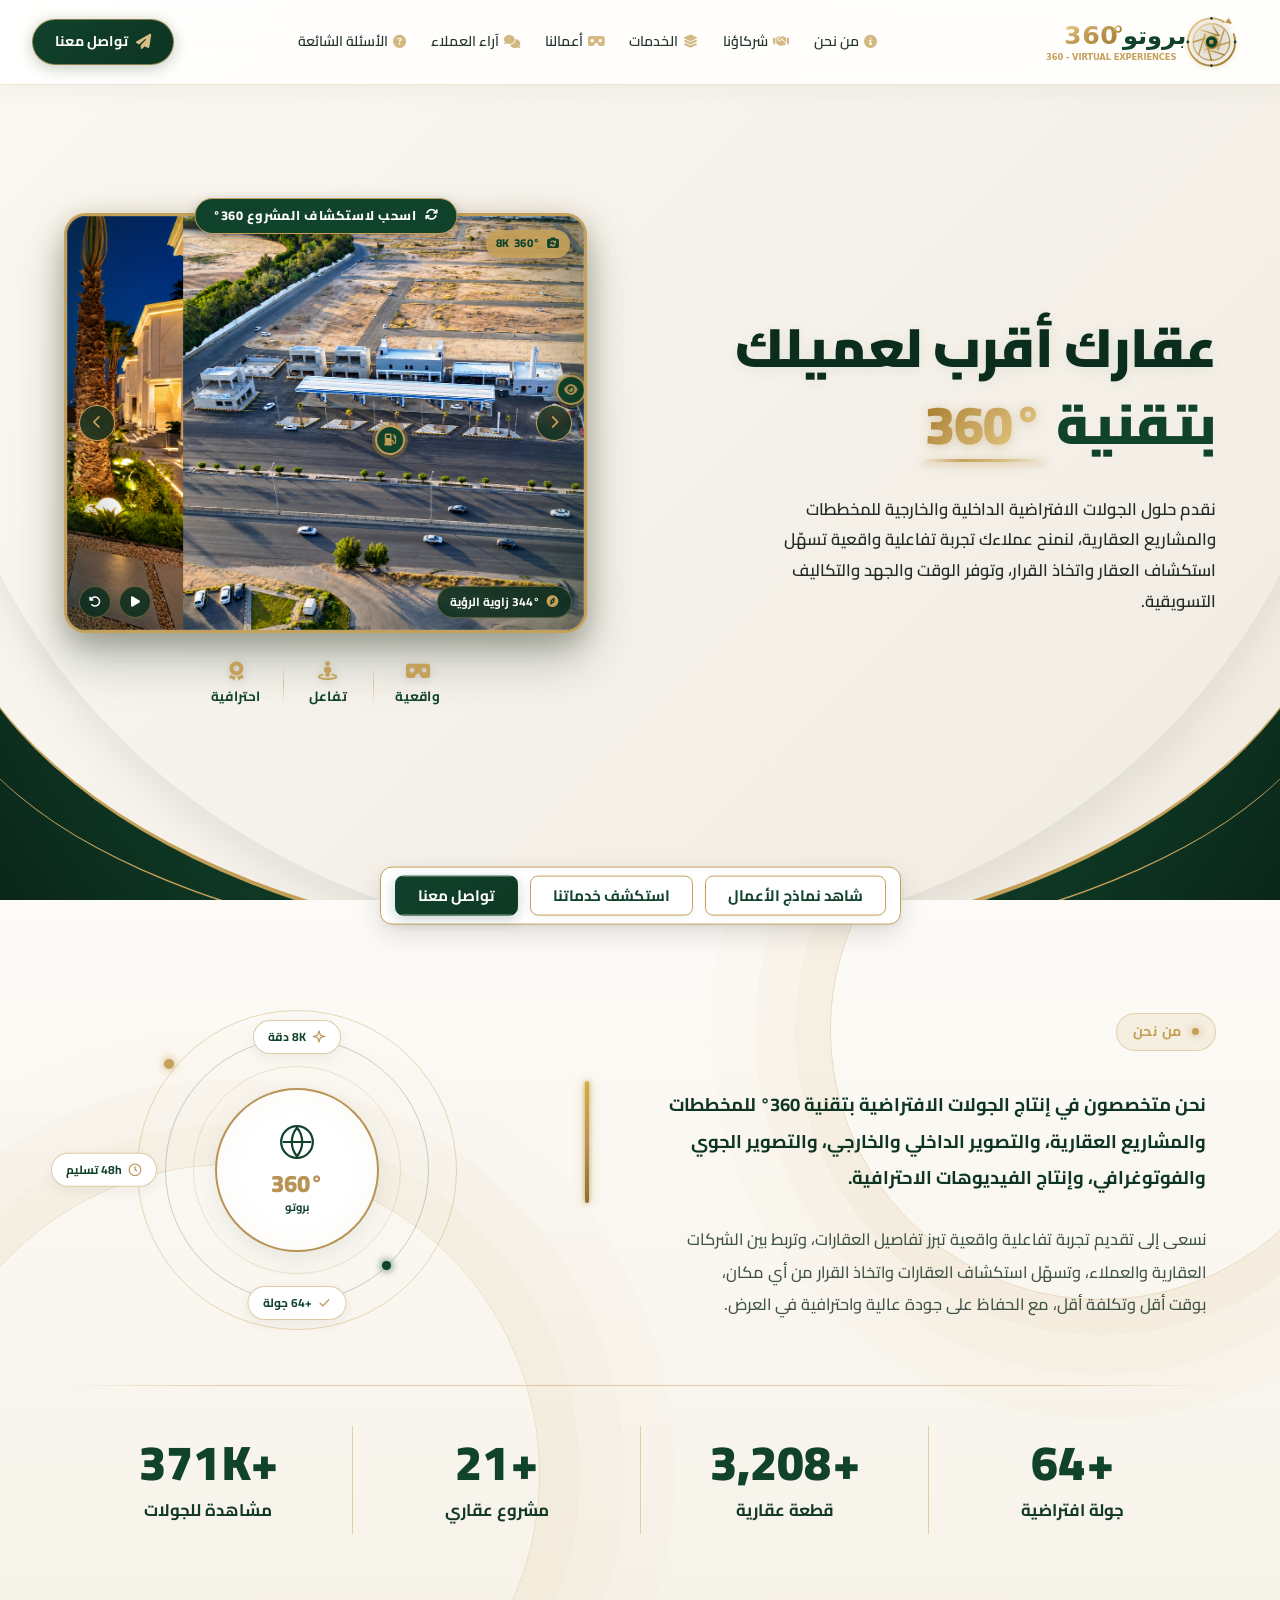
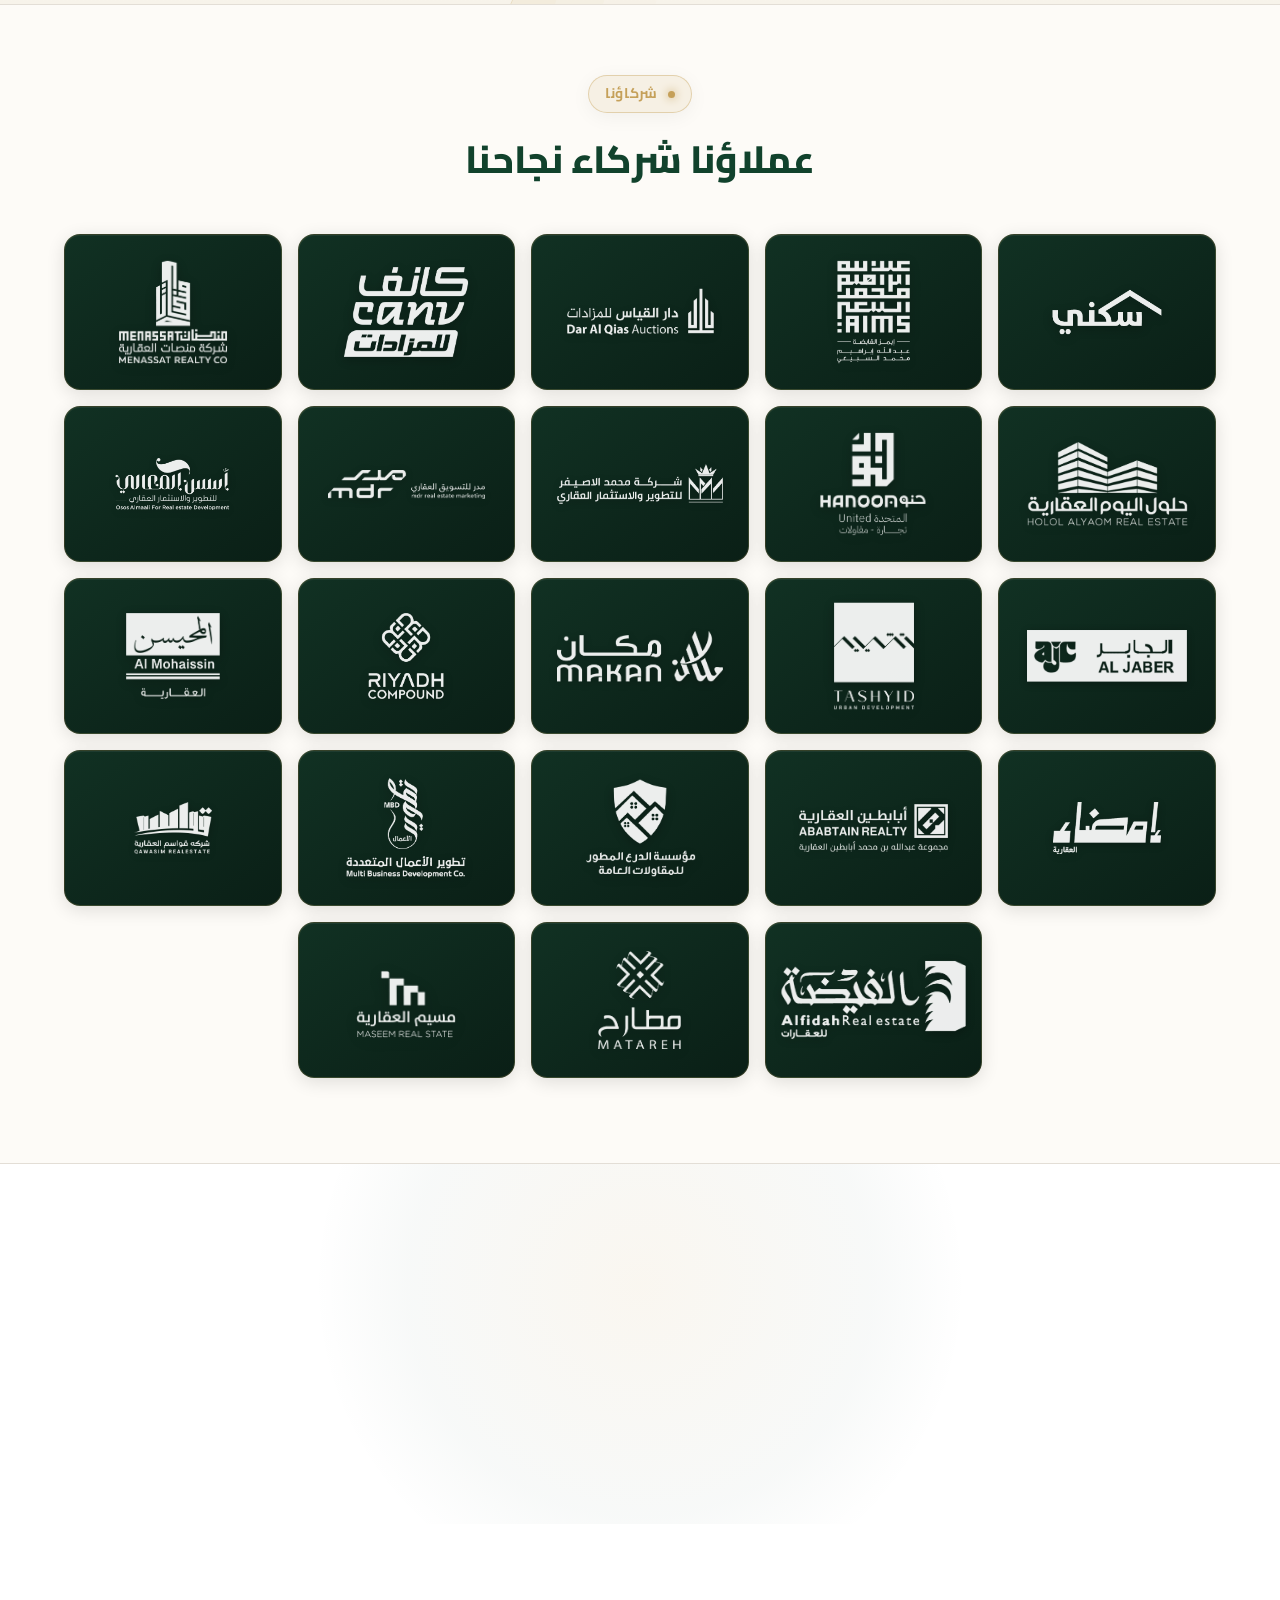
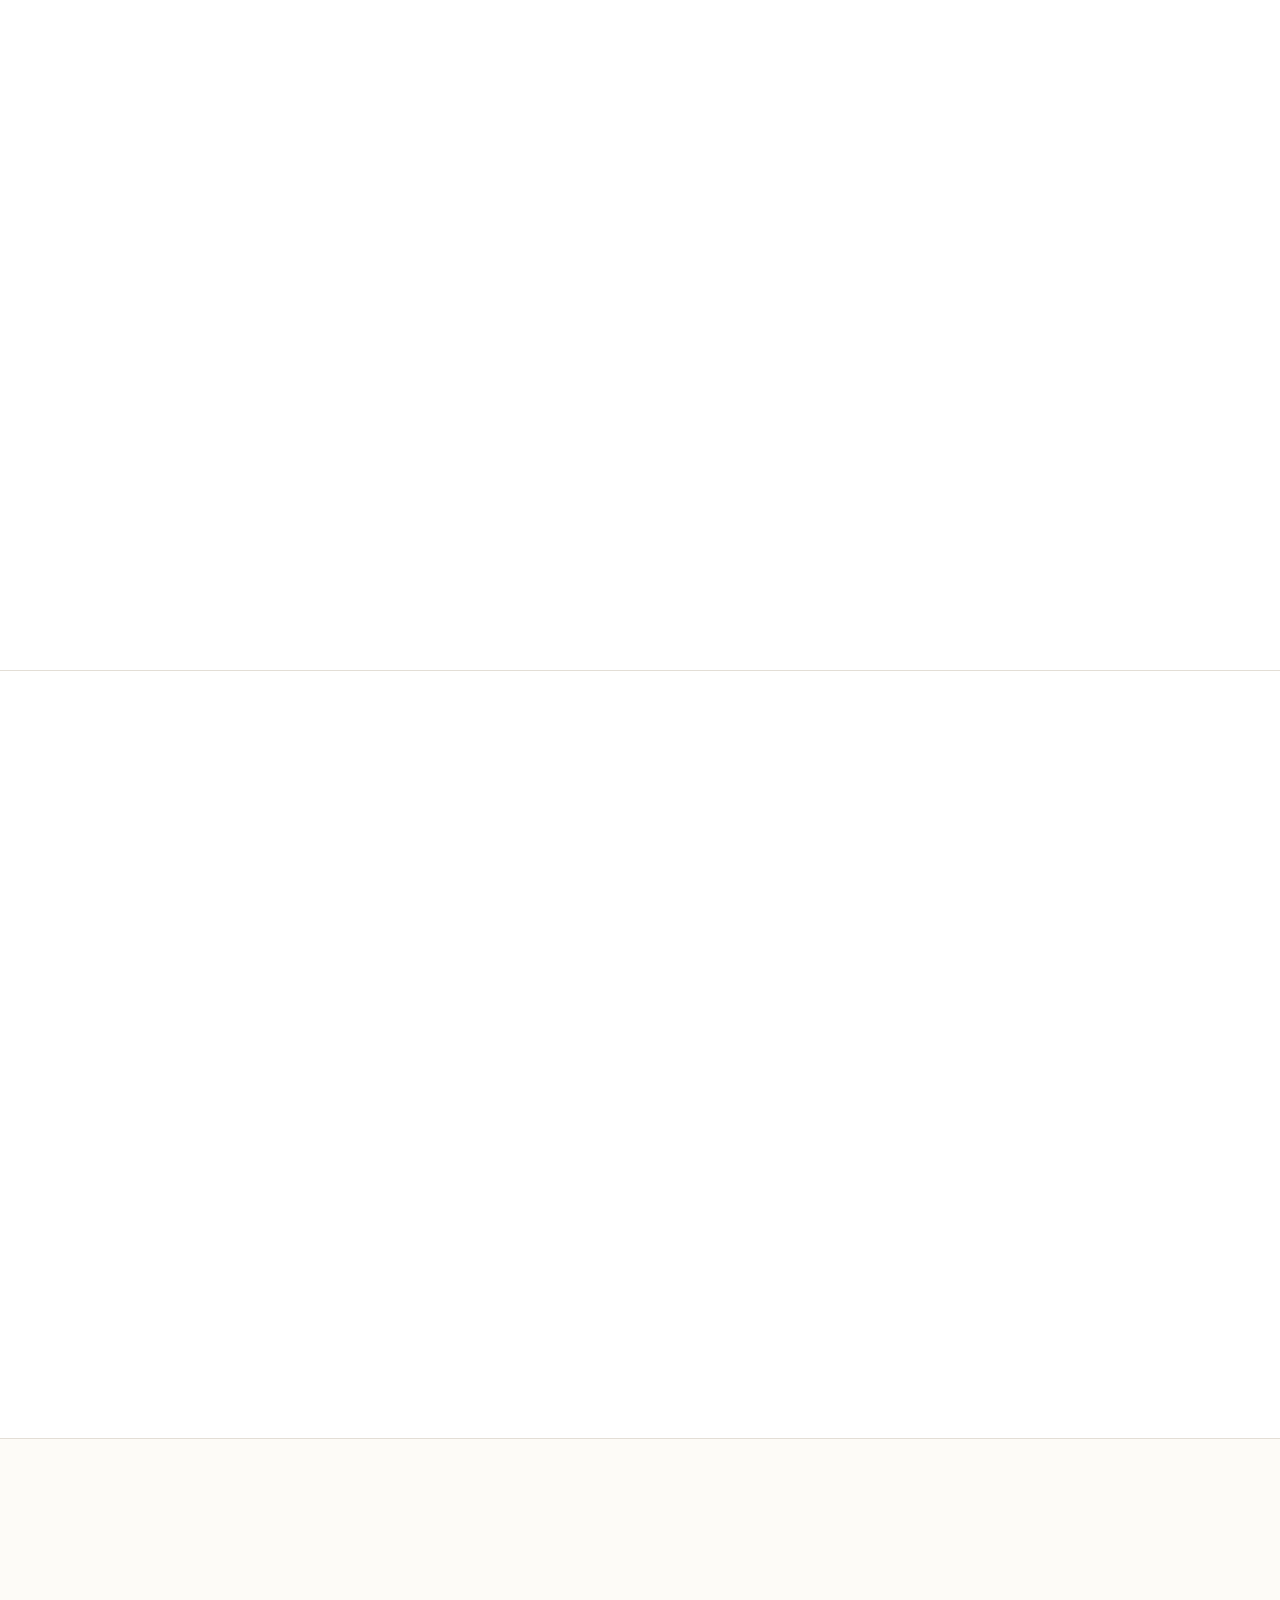
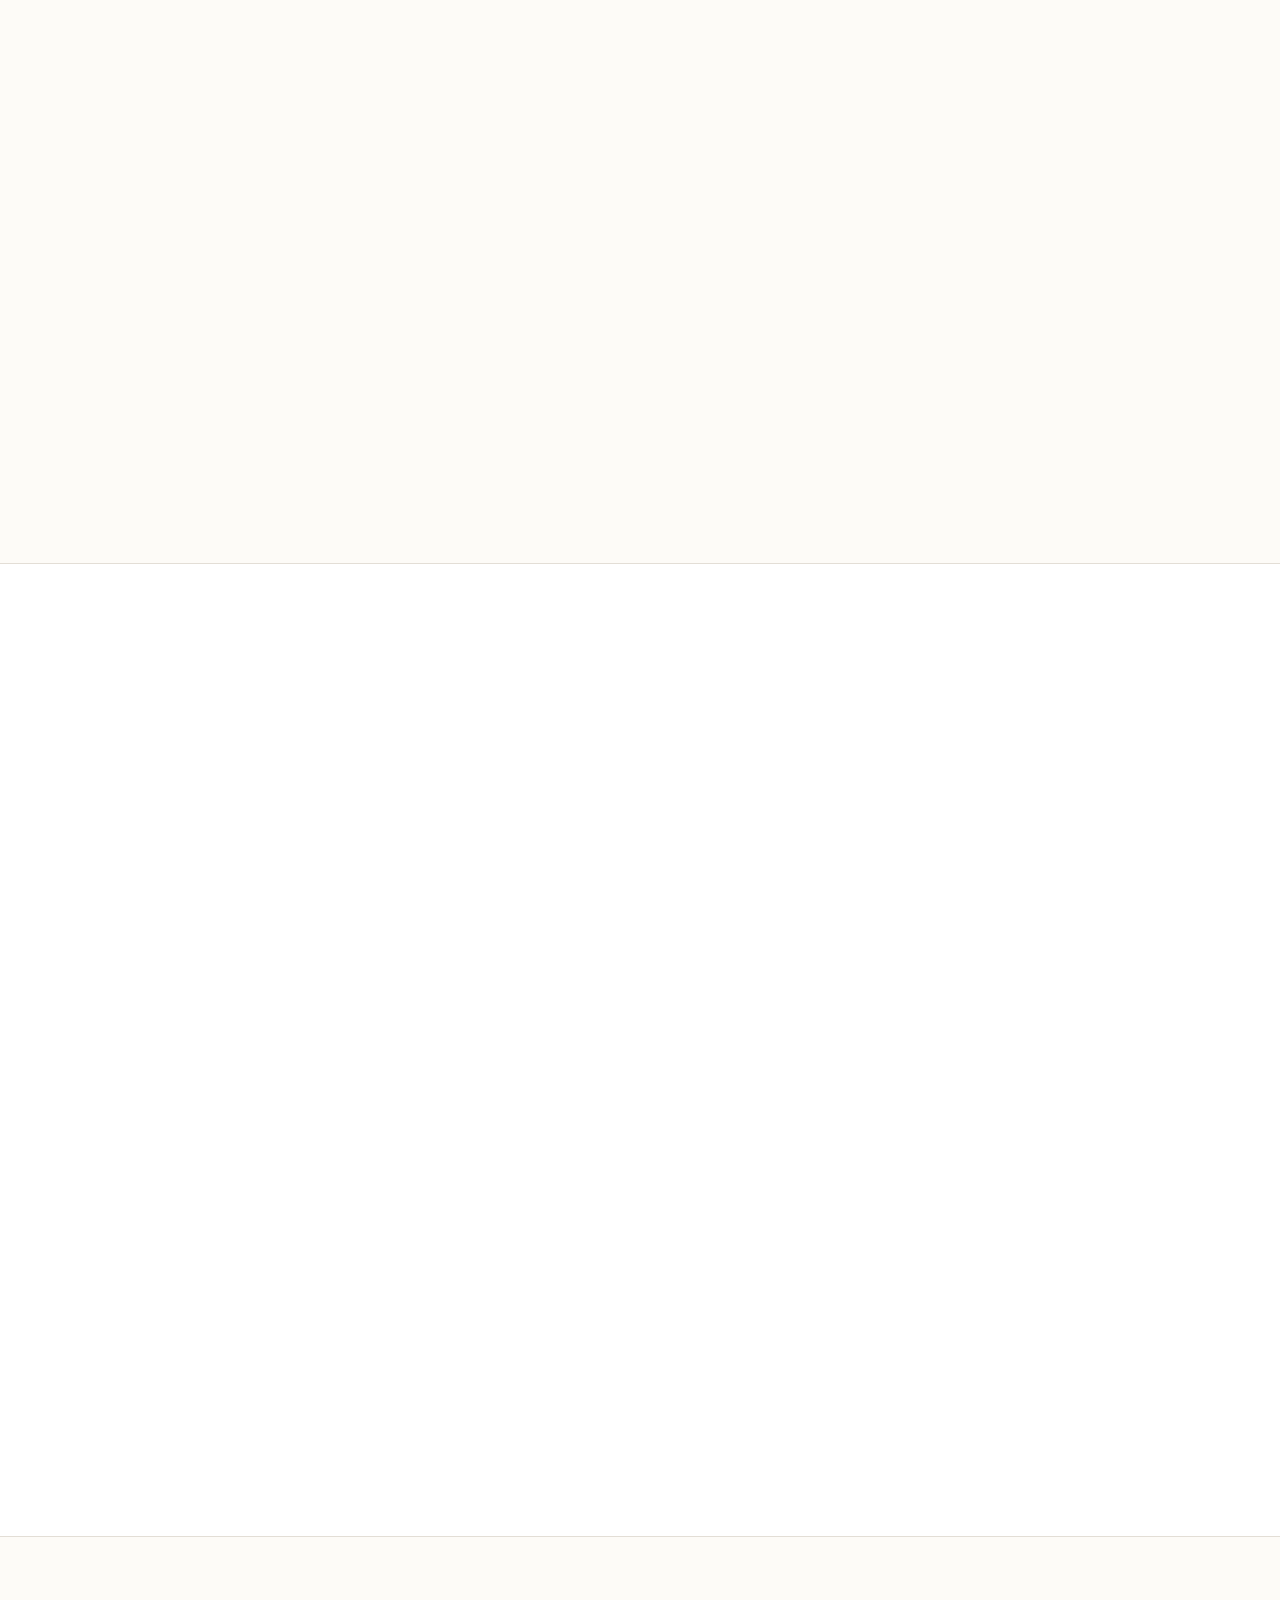
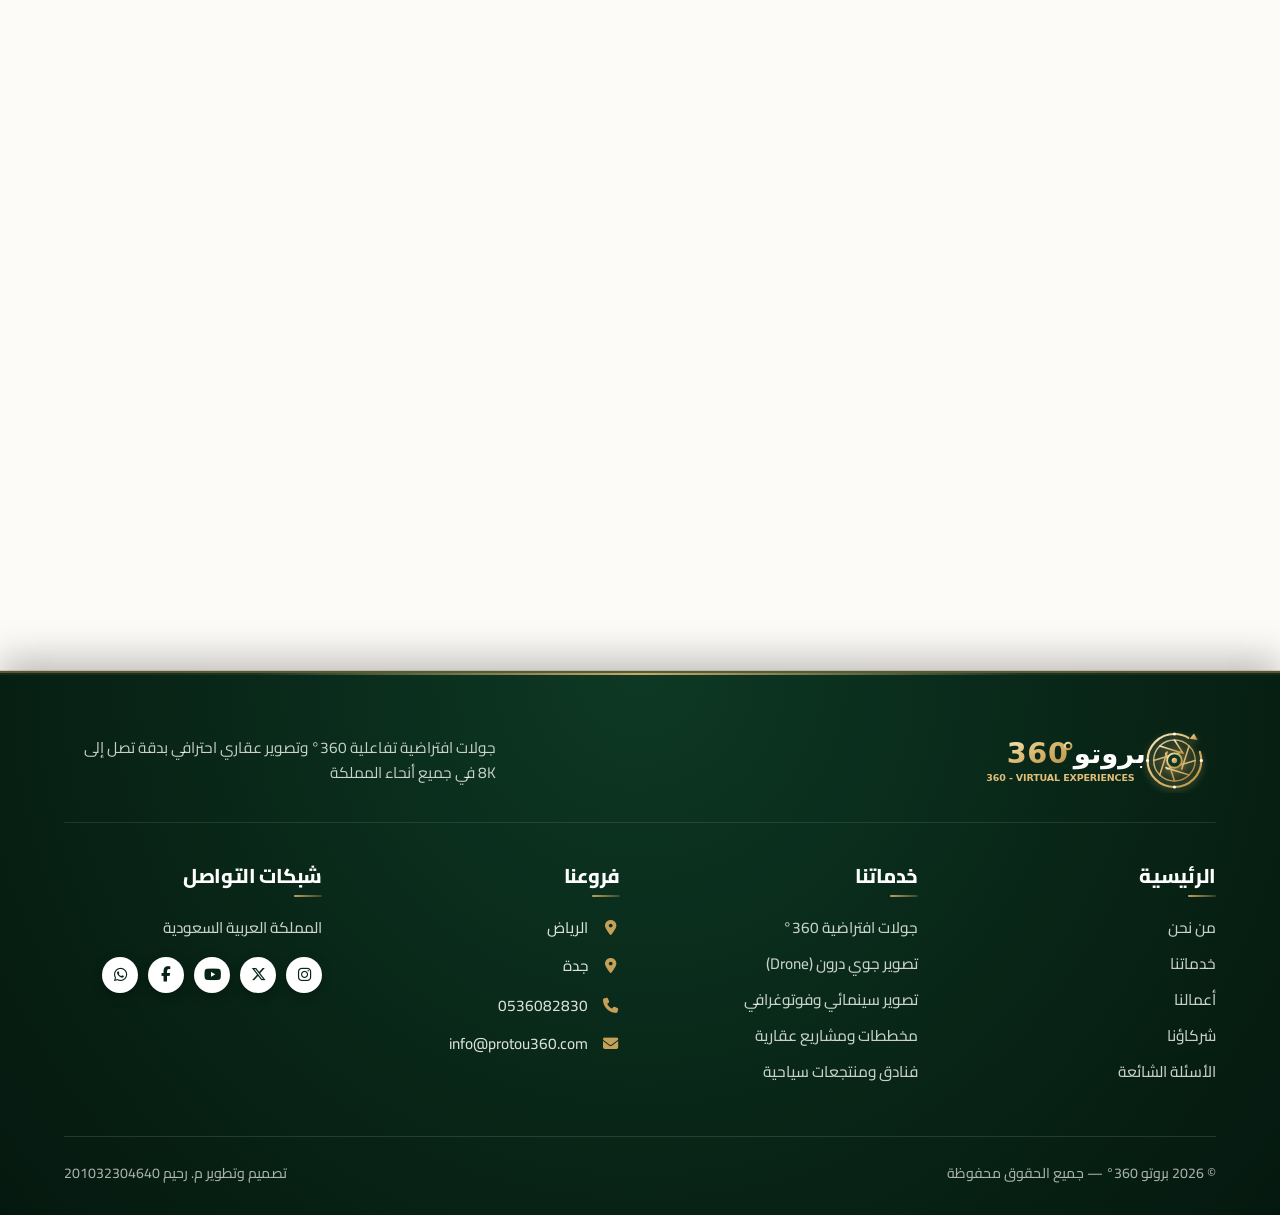
==== commit 658eae6a: "update logo" ====
--- a/index.html
+++ b/index.html
@@ -36,7 +36,7 @@
   <div class="mob-menu" id="mobMenu">
     <div class="mob-menu-head">
       <a href="#" class="mob-logo-link" aria-label="بروتو 360">
-        <img src="logo.svg" alt="بروتو 360° | Protou 360" class="mob-logo-img" width="220" height="48">
+        <img src="logo.svg?v=1.2" alt="بروتو 360° | Protou 360" class="mob-logo-img" width="220" height="48">
       </a>
       <button class="mob-close" id="mobClose" aria-label="إغلاق القائمة">✕</button>
     </div>
@@ -58,7 +58,7 @@
 
     <nav class="header-nav">
       <a href="#" class="logo" aria-label="بروتو 360° — الصفحة الرئيسية">
-        <img src="logo.svg" alt="بروتو 360° | Protou 360" class="logo-img" width="260" height="58">
+        <img src="logo.svg?v=1.2" alt="بروتو 360° | Protou 360" class="logo-img" width="260" height="58">
       </a>
       <div class="navlinks" id="navLinks">
         <a href="#about"><i class="fas fa-circle-info nav-link-icon"></i><span>من نحن</span></a>
@@ -970,7 +970,7 @@
       <!-- Footer Top Branding Bar -->
       <div class="foot-top-bar">
         <a href="#" class="foot-logo-link" aria-label="بروتو 360° — الصفحة الرئيسية">
-          <img src="logo-white.svg" alt="بروتو 360° | Protou 360" class="foot-logo" width="280" height="66">
+          <img src="logo-white.svg?v=1.2" alt="بروتو 360° | Protou 360" class="foot-logo" width="280" height="66">
         </a>
         <p class="foot-slogan">جولات افتراضية تفاعلية 360° وتصوير عقاري احترافي بدقة تصل إلى 8K في جميع أنحاء المملكة
         </p>
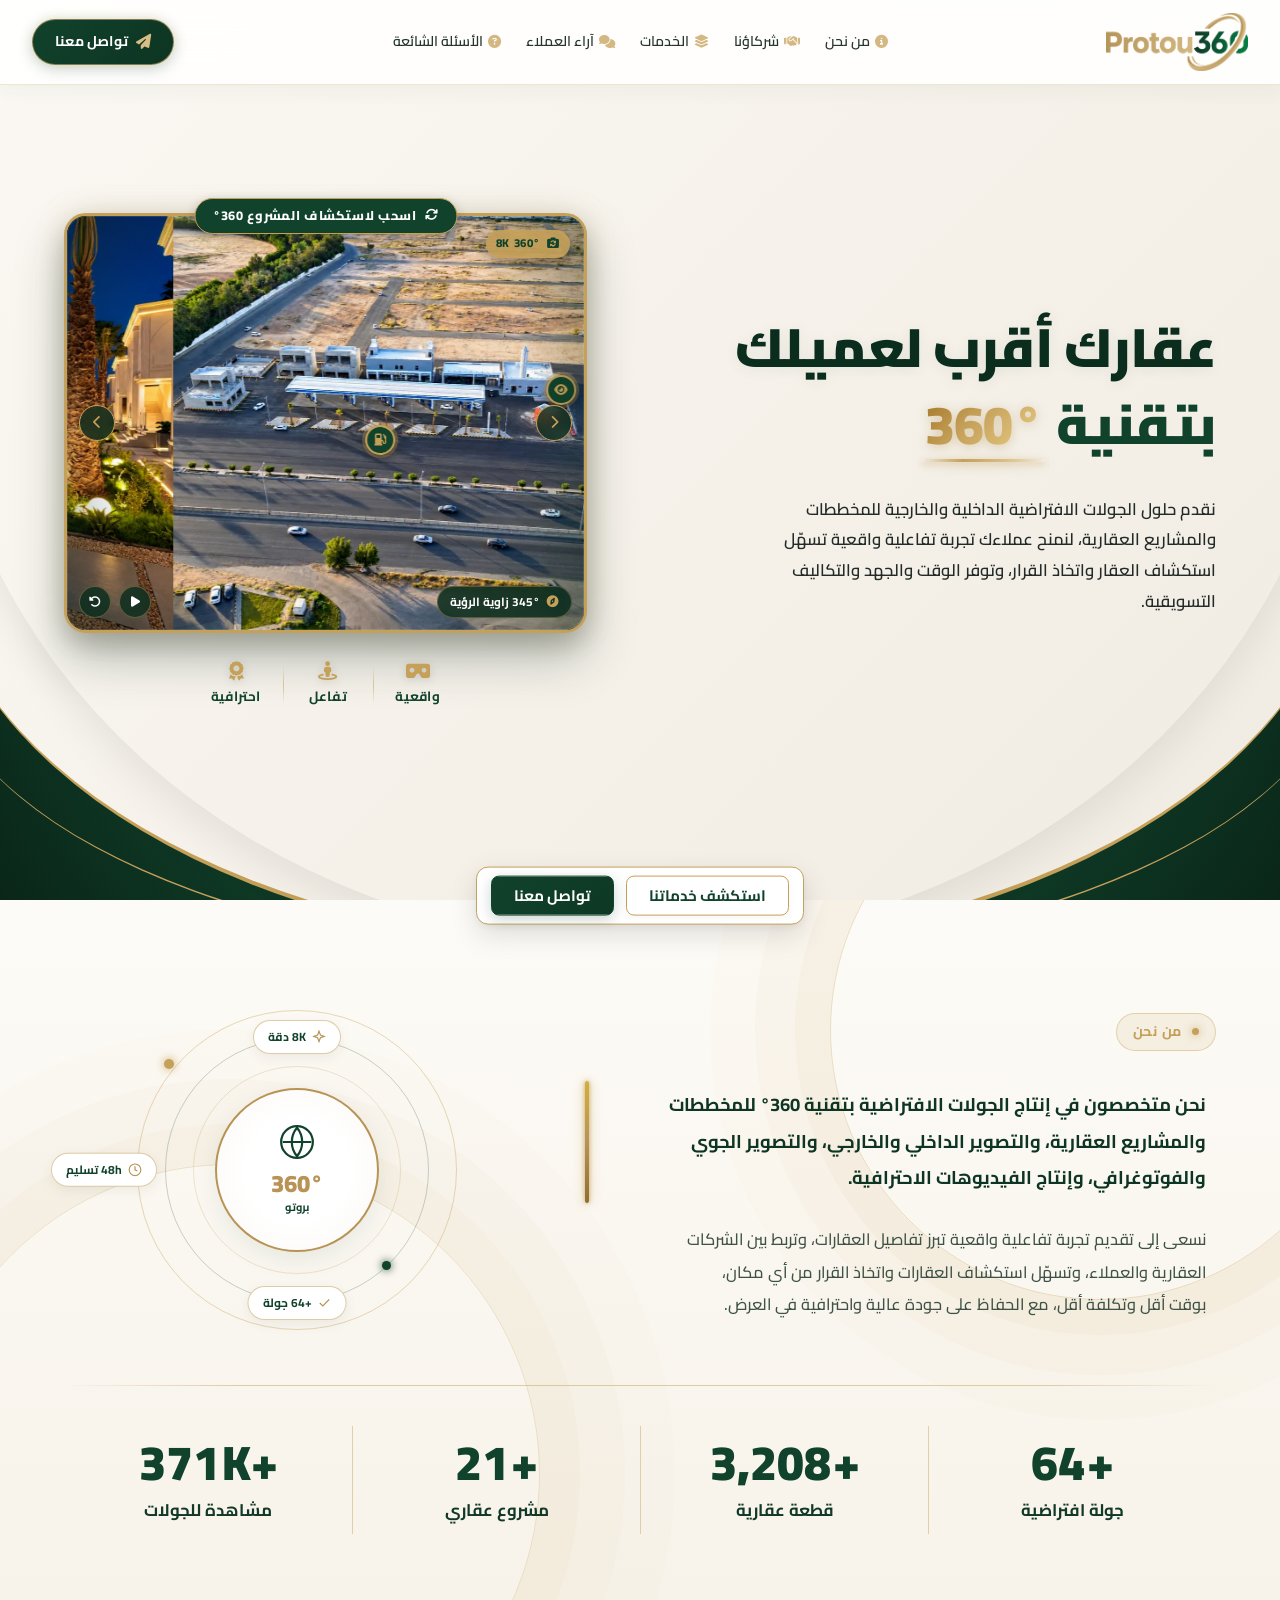
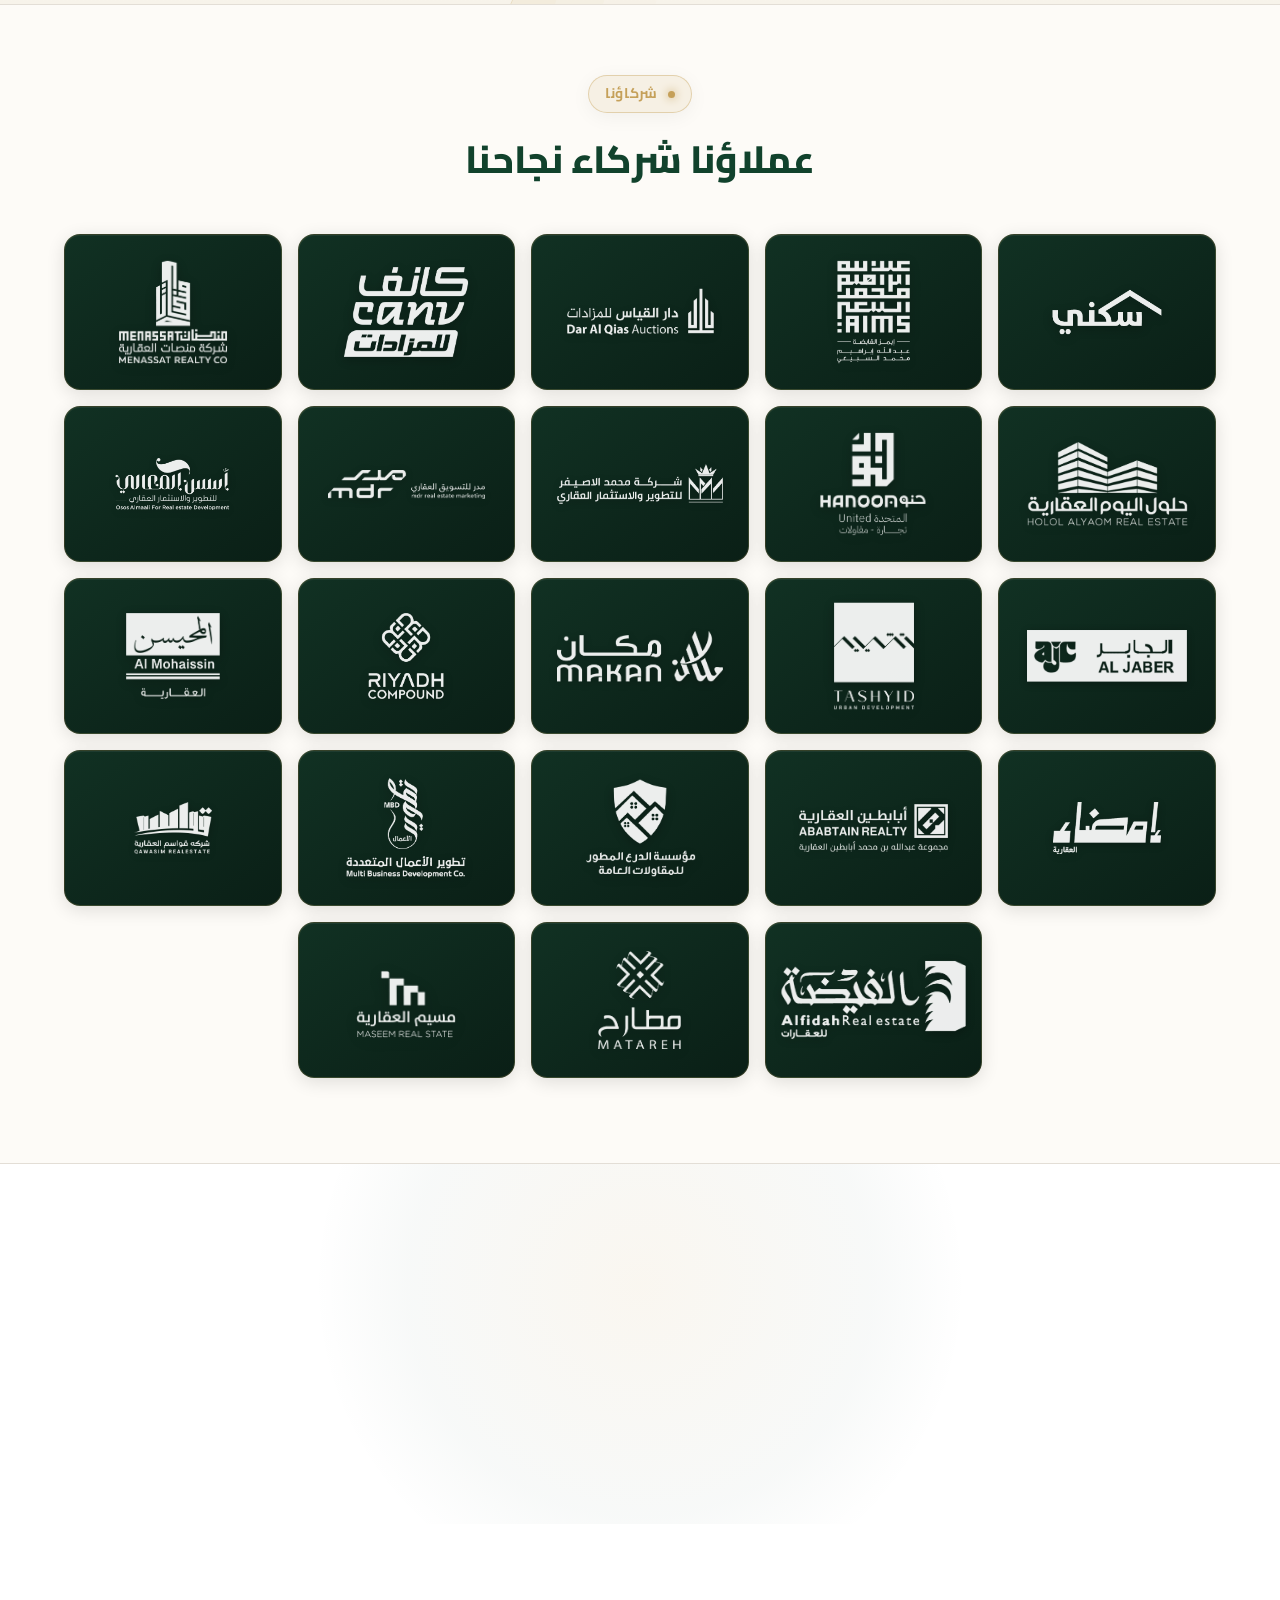
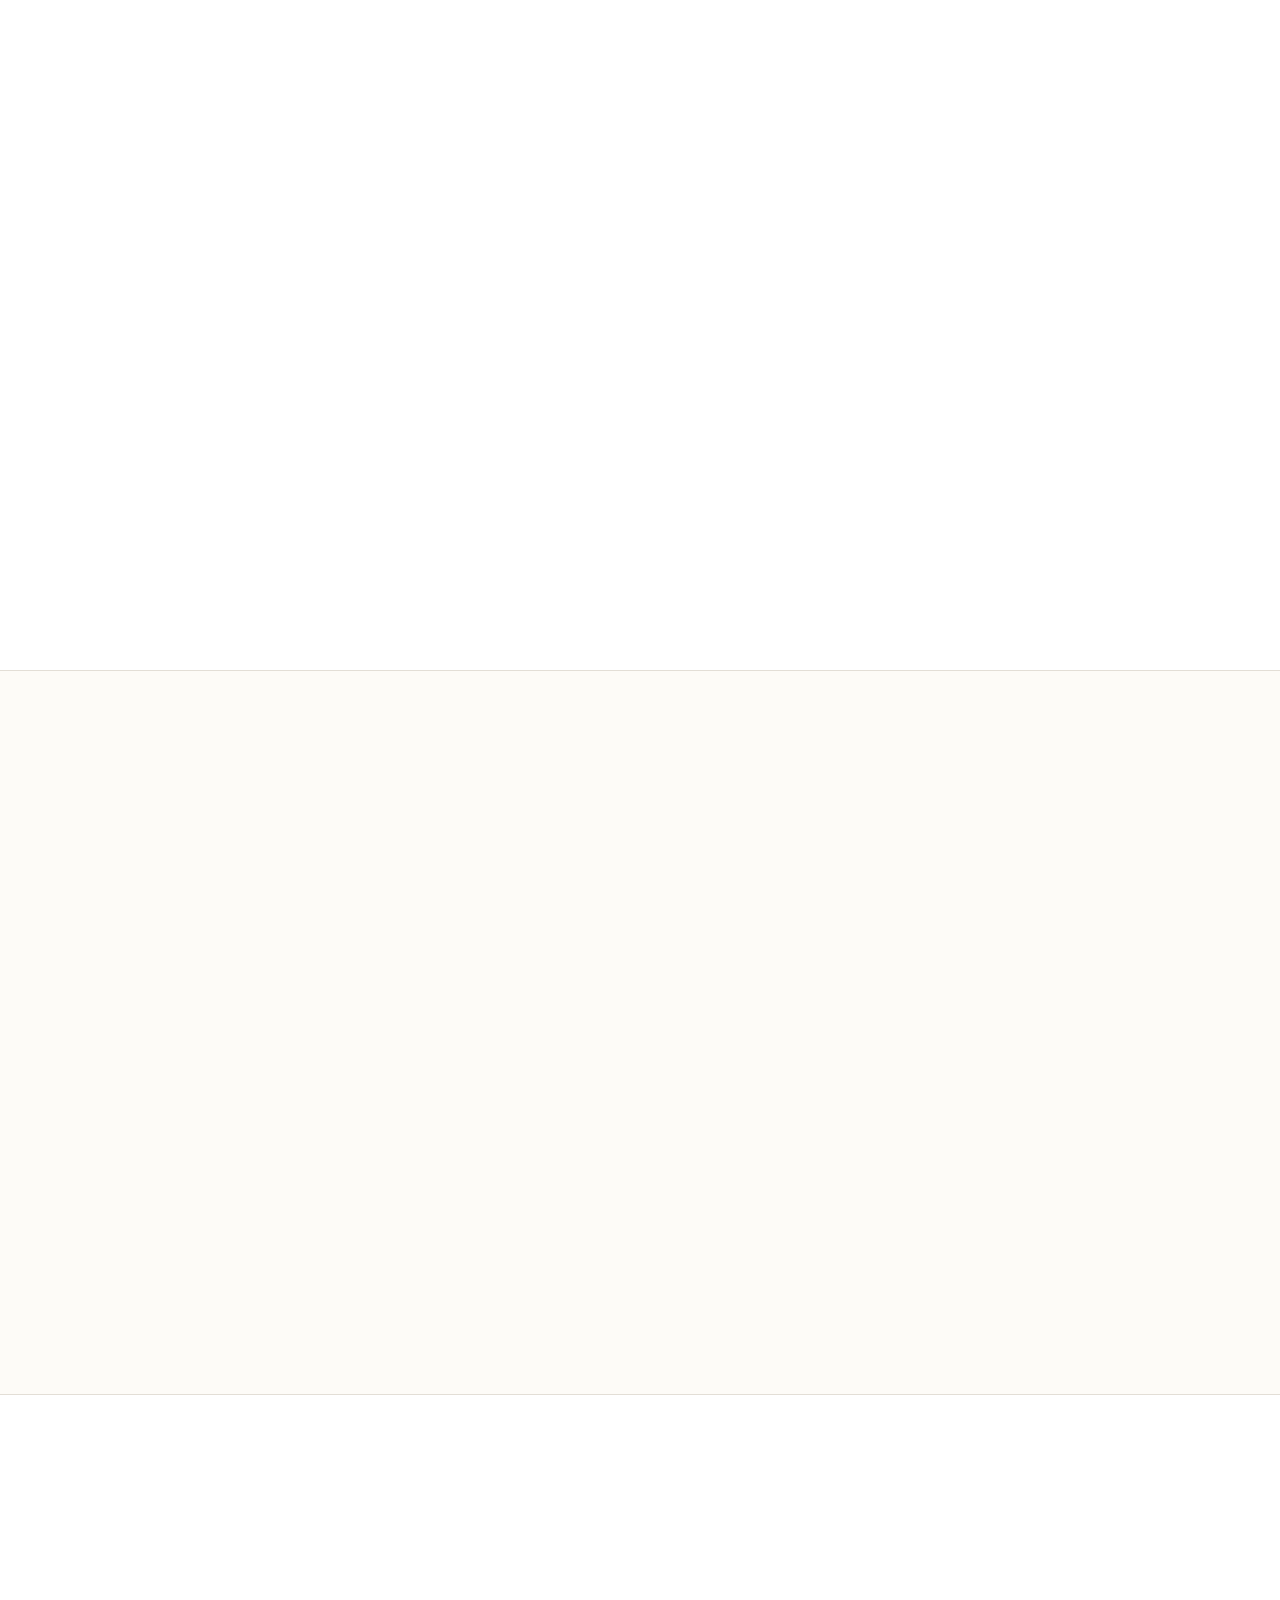
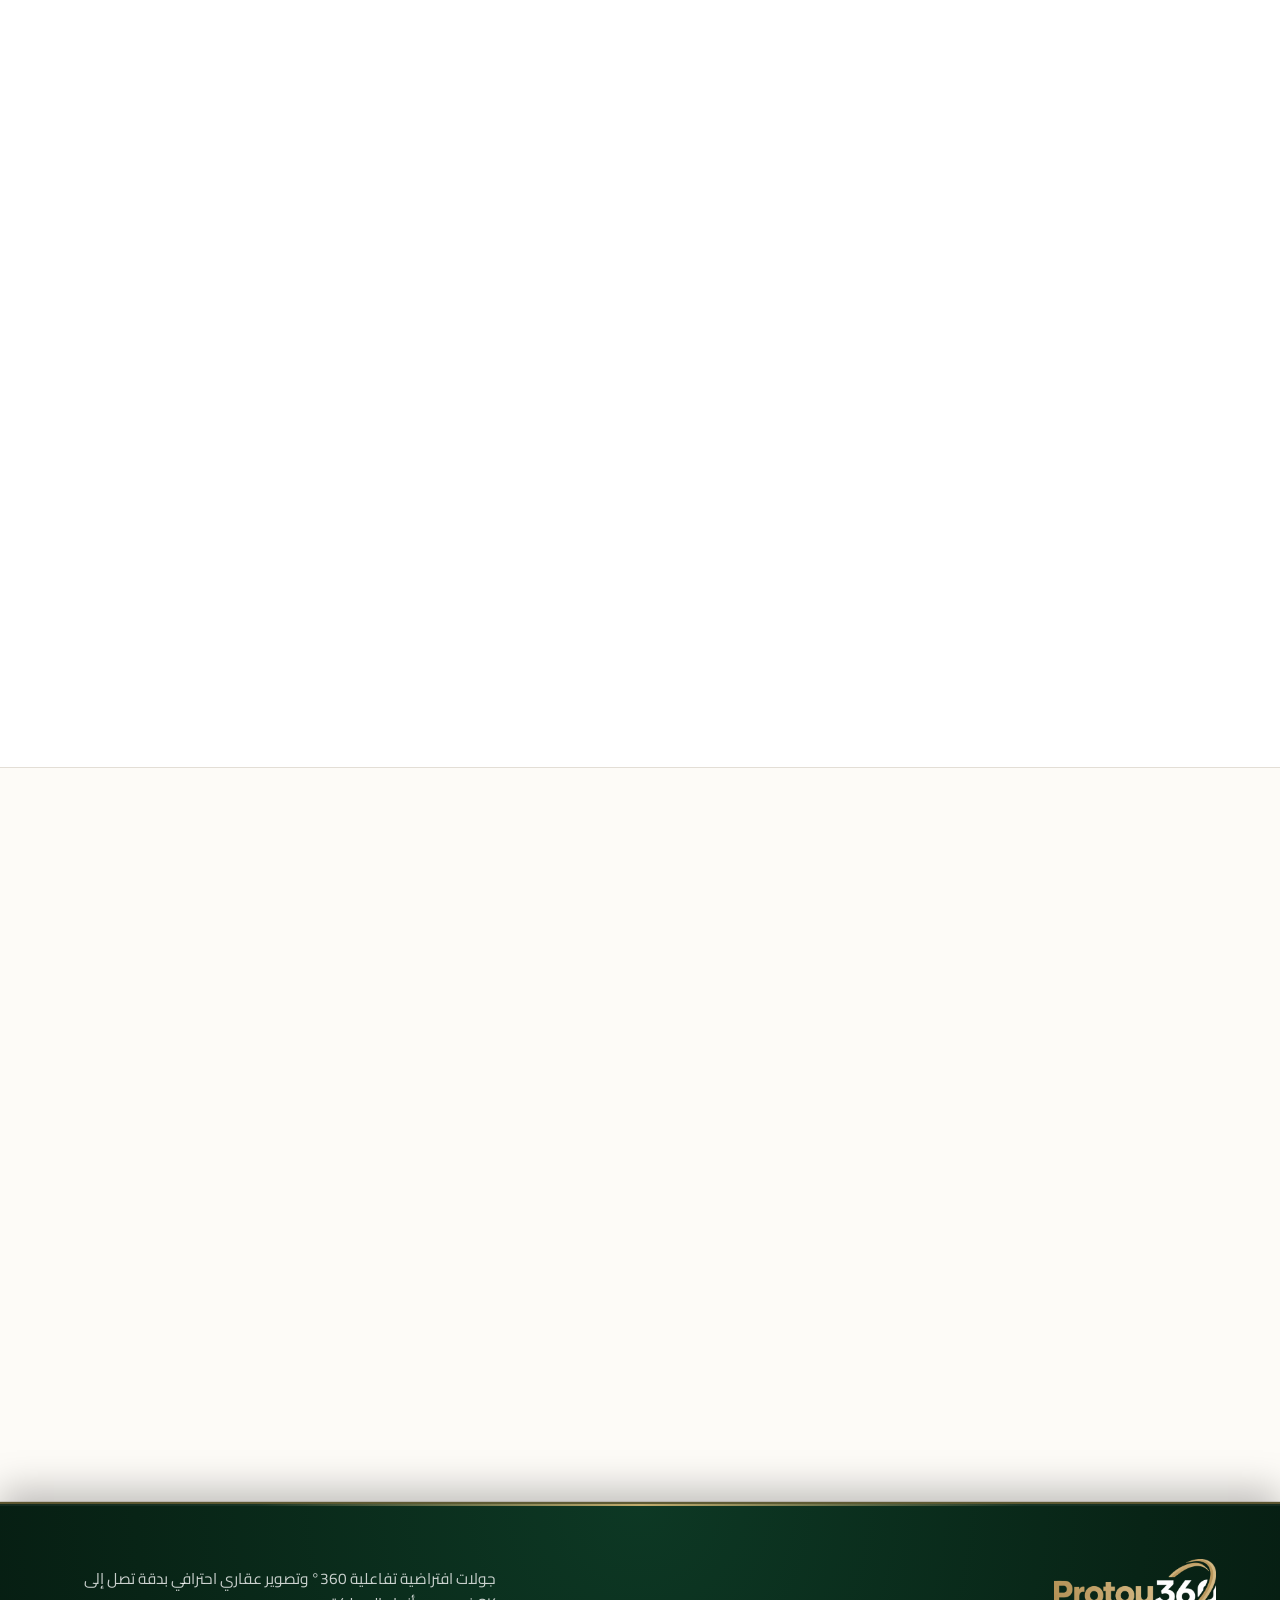
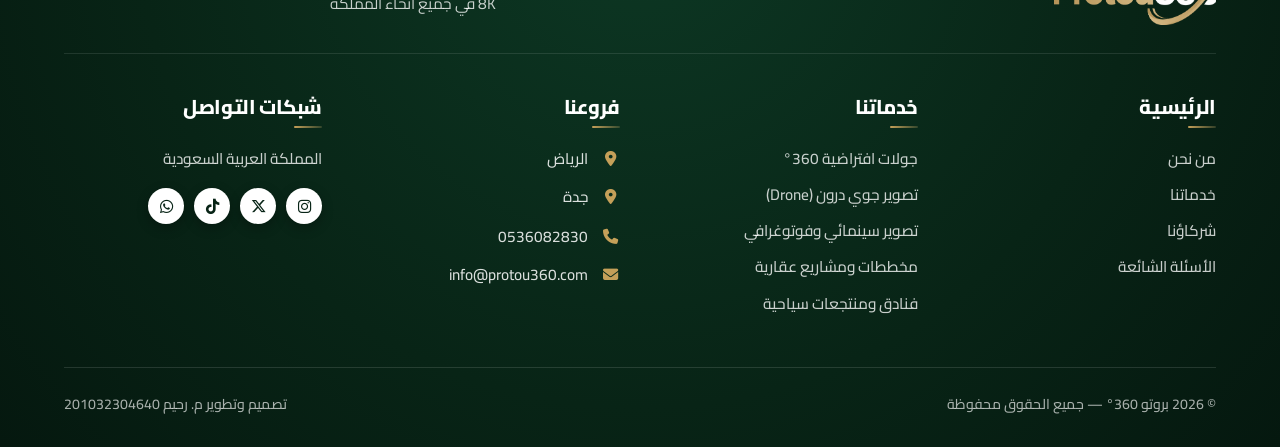
==== commit 5bf52e4e: "Last finish" ====
--- a/index.html
+++ b/index.html
@@ -18,12 +18,10 @@
   <meta property="og:title" content="بروتو 360° | Protou 360 — جولات افتراضية وتصوير عقاري بانورامي">
   <meta property="og:description"
     content="حلول الجولات الافتراضية 360° والتصوير الجوي والإنتاج المرئي للمشاريع العقارية في المملكة العربية السعودية بدقة 8K فائقة عبر منصة بروتو 360.">
-  <!-- Google Fonts (Cairo & Amiri like Captin Hassan) -->
+  <!-- Google Fonts (Cairo) -->
   <link rel="preconnect" href="https://fonts.googleapis.com">
   <link rel="preconnect" href="https://fonts.gstatic.com" crossorigin>
-  <link
-    href="https://fonts.googleapis.com/css2?family=Amiri:ital,wght@0,400;0,700;1,400;1,700&family=Cairo:wght@400;600;700;800;900&family=Noto+Nastaliq+Urdu:wght@400;700&display=swap"
-    rel="stylesheet">
+  <link href="https://fonts.googleapis.com/css2?family=Cairo:wght@400;600;700;800;900&display=swap" rel="stylesheet">
   <!-- FontAwesome 6.5.2 for icons including X (Twitter) -->
   <link rel="stylesheet" href="https://cdnjs.cloudflare.com/ajax/libs/font-awesome/6.5.2/css/all.min.css">
   <link rel="stylesheet" href="style.css?v=3.0">
@@ -36,7 +34,7 @@
   <div class="mob-menu" id="mobMenu">
     <div class="mob-menu-head">
       <a href="#" class="mob-logo-link" aria-label="بروتو 360">
-        <img src="logo.svg?v=1.2" alt="بروتو 360° | Protou 360" class="mob-logo-img" width="220" height="48">
+        <img src="logo1.png" alt="بروتو 360° | Protou 360" class="mob-logo-img" width="220" height="50">
       </a>
       <button class="mob-close" id="mobClose" aria-label="إغلاق القائمة">✕</button>
     </div>
@@ -44,11 +42,10 @@
       <a href="#about"><i class="fas fa-circle-info mob-nav-icon"></i><span>من نحن</span></a>
       <a href="#clients"><i class="fas fa-handshake mob-nav-icon"></i><span>شركاؤنا</span></a>
       <a href="#services"><i class="fas fa-layer-group mob-nav-icon"></i><span>الخدمات</span></a>
-      <a href="#portfolio"><i class="fas fa-vr-cardboard mob-nav-icon"></i><span>أعمالنا</span></a>
       <a href="#testimonials"><i class="fas fa-comments mob-nav-icon"></i><span>آراء العملاء</span></a>
       <a href="#faq"><i class="fas fa-circle-question mob-nav-icon"></i><span>الأسئلة الشائعة</span></a>
     </nav>
-    <a href="#contact-form" class="mob-cta"><i class="fas fa-paper-plane"></i><span>تواصل معنا</span></a>
+    <a href="https://wa.me/966536082830" class="mob-cta" target="_blank" rel="noopener noreferrer"><i class="fas fa-paper-plane"></i><span>تواصل معنا</span></a>
   </div>
 
   <!-- ===== HEADER ===== -->
@@ -58,18 +55,17 @@
 
     <nav class="header-nav">
       <a href="#" class="logo" aria-label="بروتو 360° — الصفحة الرئيسية">
-        <img src="logo.svg?v=1.2" alt="بروتو 360° | Protou 360" class="logo-img" width="260" height="58">
+        <img src="logo1.png" alt="بروتو 360° | Protou 360" class="logo-img" width="260" height="58">
       </a>
       <div class="navlinks" id="navLinks">
         <a href="#about"><i class="fas fa-circle-info nav-link-icon"></i><span>من نحن</span></a>
         <a href="#clients"><i class="fas fa-handshake nav-link-icon"></i><span>شركاؤنا</span></a>
         <a href="#services"><i class="fas fa-layer-group nav-link-icon"></i><span>الخدمات</span></a>
-        <a href="#portfolio"><i class="fas fa-vr-cardboard nav-link-icon"></i><span>أعمالنا</span></a>
         <a href="#testimonials"><i class="fas fa-comments nav-link-icon"></i><span>آراء العملاء</span></a>
         <a href="#faq"><i class="fas fa-circle-question nav-link-icon"></i><span>الأسئلة الشائعة</span></a>
       </div>
       <div class="nav-right">
-        <a href="#contact-form" class="nav-cta">
+        <a href="https://wa.me/966536082830" class="nav-cta" target="_blank" rel="noopener noreferrer">
           <i class="fas fa-paper-plane"></i>
           <span>تواصل معنا</span>
         </a>
@@ -153,7 +149,6 @@
   <!-- ===== FLOATING ACTIONS BAR (Between Hero & Stats Sections) ===== -->
   <div class="hero-bottom-actions">
     <div class="actions-container">
-      <a href="#portfolio" class="btn btn-outline-gold-text">شاهد نماذج الأعمال</a>
       <a href="#services" class="btn btn-outline-gold-text">استكشف خدماتنا</a>
       <a href="#contact-form" class="btn btn-dark-green">تواصل معنا</a>
     </div>
@@ -621,94 +616,6 @@
     </div>
   </section>
 
-  <!-- ===== PORTFOLIO ===== -->
-  <section id="portfolio">
-    <div class="wrap">
-      <div class="section-head reveal" style="text-align:center; max-width:100%; margin-left:auto; margin-right:auto;">
-        <div class="eyebrow" style="margin:0 auto 14px; justify-content:center;"><span class="dot"></span> أعمالنا</div>
-        <h2>نماذج من مشاريعنا ومساحاتنا</h2>
-        <p style="margin:0 auto; max-width:64ch;">عينة مختارة من المشاريع والمخططات العقارية التي قمنا بتغطيتها في مختلف
-          مناطق المملكة.</p>
-      </div>
-
-      <div class="portfolio-grid reveal">
-        <div class="pf-card">
-          <div class="pf-thumb">
-            <svg viewBox="0 0 400 300" preserveAspectRatio="xMidYMid slice">
-              <rect width="400" height="300" fill="#1b2528" />
-              <rect x="0" y="180" width="400" height="120" fill="#141c1f" />
-              <rect x="40" y="60" width="120" height="120" fill="#22302f" opacity="0.7" />
-              <rect x="220" y="90" width="150" height="90" fill="#2a3a38" opacity="0.6" />
-              <circle cx="200" cy="150" r="130" fill="none" stroke="#c9a227" stroke-opacity="0.25" stroke-width="1" />
-            </svg>
-            <div class="pf-badge">جولة 360°</div>
-            <div class="pf-overlay">
-              <a href="#contact-form" class="pf-tour-btn">
-                <svg width="16" height="16" viewBox="0 0 24 24" fill="none" stroke="currentColor" stroke-width="2">
-                  <circle cx="12" cy="12" r="10" />
-                  <path d="M10 8l6 4-6 4V8z" />
-                </svg>
-                شاهد نموذج الجولة
-              </a>
-            </div>
-          </div>
-          <div class="pf-info">
-            <h3>فيلا سكنية فاخرة — الرياض (حي حطين)</h3><span>6 نقاط تصوير</span>
-          </div>
-        </div>
-        <div class="pf-card">
-          <div class="pf-thumb">
-            <svg viewBox="0 0 400 300" preserveAspectRatio="xMidYMid slice">
-              <rect width="400" height="300" fill="#181f22" />
-              <path d="M0 220 L120 120 L240 220 Z" fill="#233230" opacity="0.7" />
-              <path d="M160 240 L280 140 L400 240 Z" fill="#2b3c39" opacity="0.6" />
-              <circle cx="200" cy="150" r="130" fill="none" stroke="#c9a227" stroke-opacity="0.25" stroke-width="1" />
-            </svg>
-            <div class="pf-badge">جولة 360°</div>
-            <div class="pf-overlay">
-              <a href="#contact-form" class="pf-tour-btn">
-                <svg width="16" height="16" viewBox="0 0 24 24" fill="none" stroke="currentColor" stroke-width="2">
-                  <circle cx="12" cy="12" r="10" />
-                  <path d="M10 8l6 4-6 4V8z" />
-                </svg>
-                شاهد نموذج الجولة
-              </a>
-            </div>
-          </div>
-          <div class="pf-info">
-            <h3>برج واستقبال فندقي — جدة</h3><span>9 نقاط تصوير</span>
-          </div>
-        </div>
-        <div class="pf-card">
-          <div class="pf-thumb">
-            <svg viewBox="0 0 400 300" preserveAspectRatio="xMidYMid slice">
-              <rect width="400" height="300" fill="#141c1f" />
-              <rect x="0" y="0" width="400" height="150" fill="#1f2b29" opacity="0.6" />
-              <rect x="60" y="170" width="90" height="90" rx="6" fill="#2a3a38" opacity="0.7" />
-              <rect x="180" y="150" width="140" height="110" rx="6" fill="#233230" opacity="0.6" />
-              <circle cx="200" cy="150" r="130" fill="none" stroke="#c9a227" stroke-opacity="0.25" stroke-width="1" />
-            </svg>
-            <div class="pf-badge">جولة 360°</div>
-            <div class="pf-overlay">
-              <a href="#contact-form" class="pf-tour-btn">
-                <svg width="16" height="16" viewBox="0 0 24 24" fill="none" stroke="currentColor" stroke-width="2">
-                  <circle cx="12" cy="12" r="10" />
-                  <path d="M10 8l6 4-6 4V8z" />
-                </svg>
-                شاهد نموذج الجولة
-              </a>
-            </div>
-          </div>
-          <div class="pf-info">
-            <h3>مطعم ولاونج راقٍ — الخبر</h3><span>5 نقاط تصوير</span>
-          </div>
-        </div>
-      </div>
-    </div>
-  </section>
-
-
-
   <!-- ===== TESTIMONIALS ===== -->
   <section id="testimonials" class="testi-section">
     <div class="wrap">
@@ -970,7 +877,7 @@
       <!-- Footer Top Branding Bar -->
       <div class="foot-top-bar">
         <a href="#" class="foot-logo-link" aria-label="بروتو 360° — الصفحة الرئيسية">
-          <img src="logo-white.svg?v=1.2" alt="بروتو 360° | Protou 360" class="foot-logo" width="280" height="66">
+          <img src="Protou360 White Logo.png" alt="بروتو 360° | Protou 360" class="foot-logo" width="280" height="66">
         </a>
         <p class="foot-slogan">جولات افتراضية تفاعلية 360° وتصوير عقاري احترافي بدقة تصل إلى 8K في جميع أنحاء المملكة
         </p>
@@ -983,7 +890,6 @@
           <h4>الرئيسية</h4>
           <a href="#about">من نحن</a>
           <a href="#services">خدماتنا</a>
-          <a href="#portfolio">أعمالنا</a>
           <a href="#clients">شركاؤنا</a>
           <a href="#faq">الأسئلة الشائعة</a>
         </div>
@@ -1024,21 +930,17 @@
           <h4>شبكات التواصل</h4>
           <p class="foot-country-text">المملكة العربية السعودية</p>
           <div class="foot-socials">
-            <a href="https://instagram.com" target="_blank" rel="noopener noreferrer" aria-label="Instagram"
+            <a href="https://instagram.com/protou360" target="_blank" rel="noopener noreferrer" aria-label="Instagram"
               class="foot-social-btn" title="إنستغرام">
               <i class="fa-brands fa-instagram"></i>
             </a>
-            <a href="https://twitter.com" target="_blank" rel="noopener noreferrer" aria-label="X (Twitter)"
-              class="foot-social-btn" title="تويتر / منصة إكس">
+            <a href="https://x.com/Protou360" target="_blank" rel="noopener noreferrer" aria-label="X (Twitter)"
+              class="foot-social-btn" title="منصة إكس">
               <i class="fa-brands fa-x-twitter"></i>
             </a>
-            <a href="https://youtube.com" target="_blank" rel="noopener noreferrer" aria-label="YouTube"
-              class="foot-social-btn" title="يوتيوب">
-              <i class="fa-brands fa-youtube"></i>
-            </a>
-            <a href="https://facebook.com" target="_blank" rel="noopener noreferrer" aria-label="Facebook"
-              class="foot-social-btn" title="فيسبوك">
-              <i class="fa-brands fa-facebook-f"></i>
+            <a href="https://tiktok.com/@protou360" target="_blank" rel="noopener noreferrer" aria-label="TikTok"
+              class="foot-social-btn" title="تيك توك">
+              <i class="fa-brands fa-tiktok"></i>
             </a>
             <a href="https://wa.me/966536082830" target="_blank" rel="noopener noreferrer" aria-label="WhatsApp"
               class="foot-social-btn" title="واتساب مباشر">
--- a/style.css
+++ b/style.css
@@ -3915,7 +3915,7 @@
 
 /* Footer Column Headings */
 .foot-col h4 {
-  font-family: var(--font-body);
+  font-family: var(--font-main);
   font-size: 1.25rem;
   color: #ffffff;
   margin-bottom: 18px;
